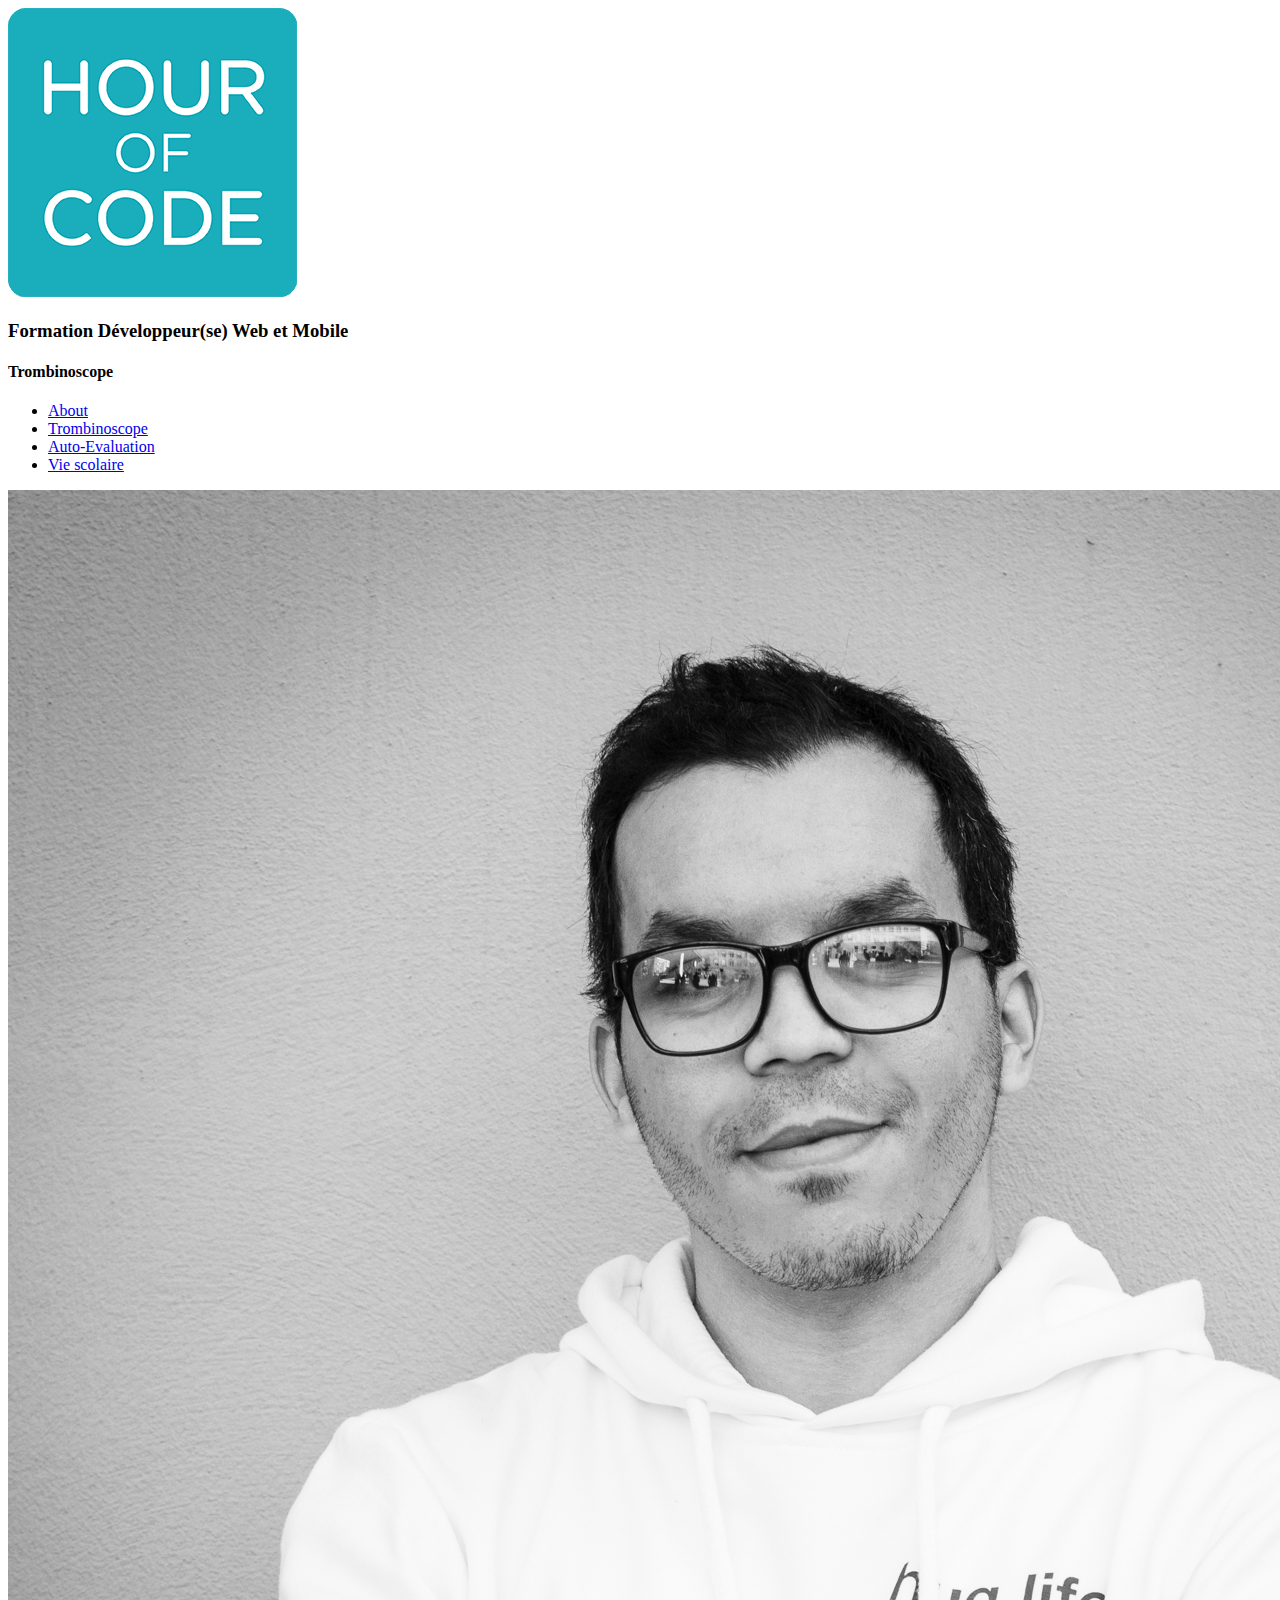
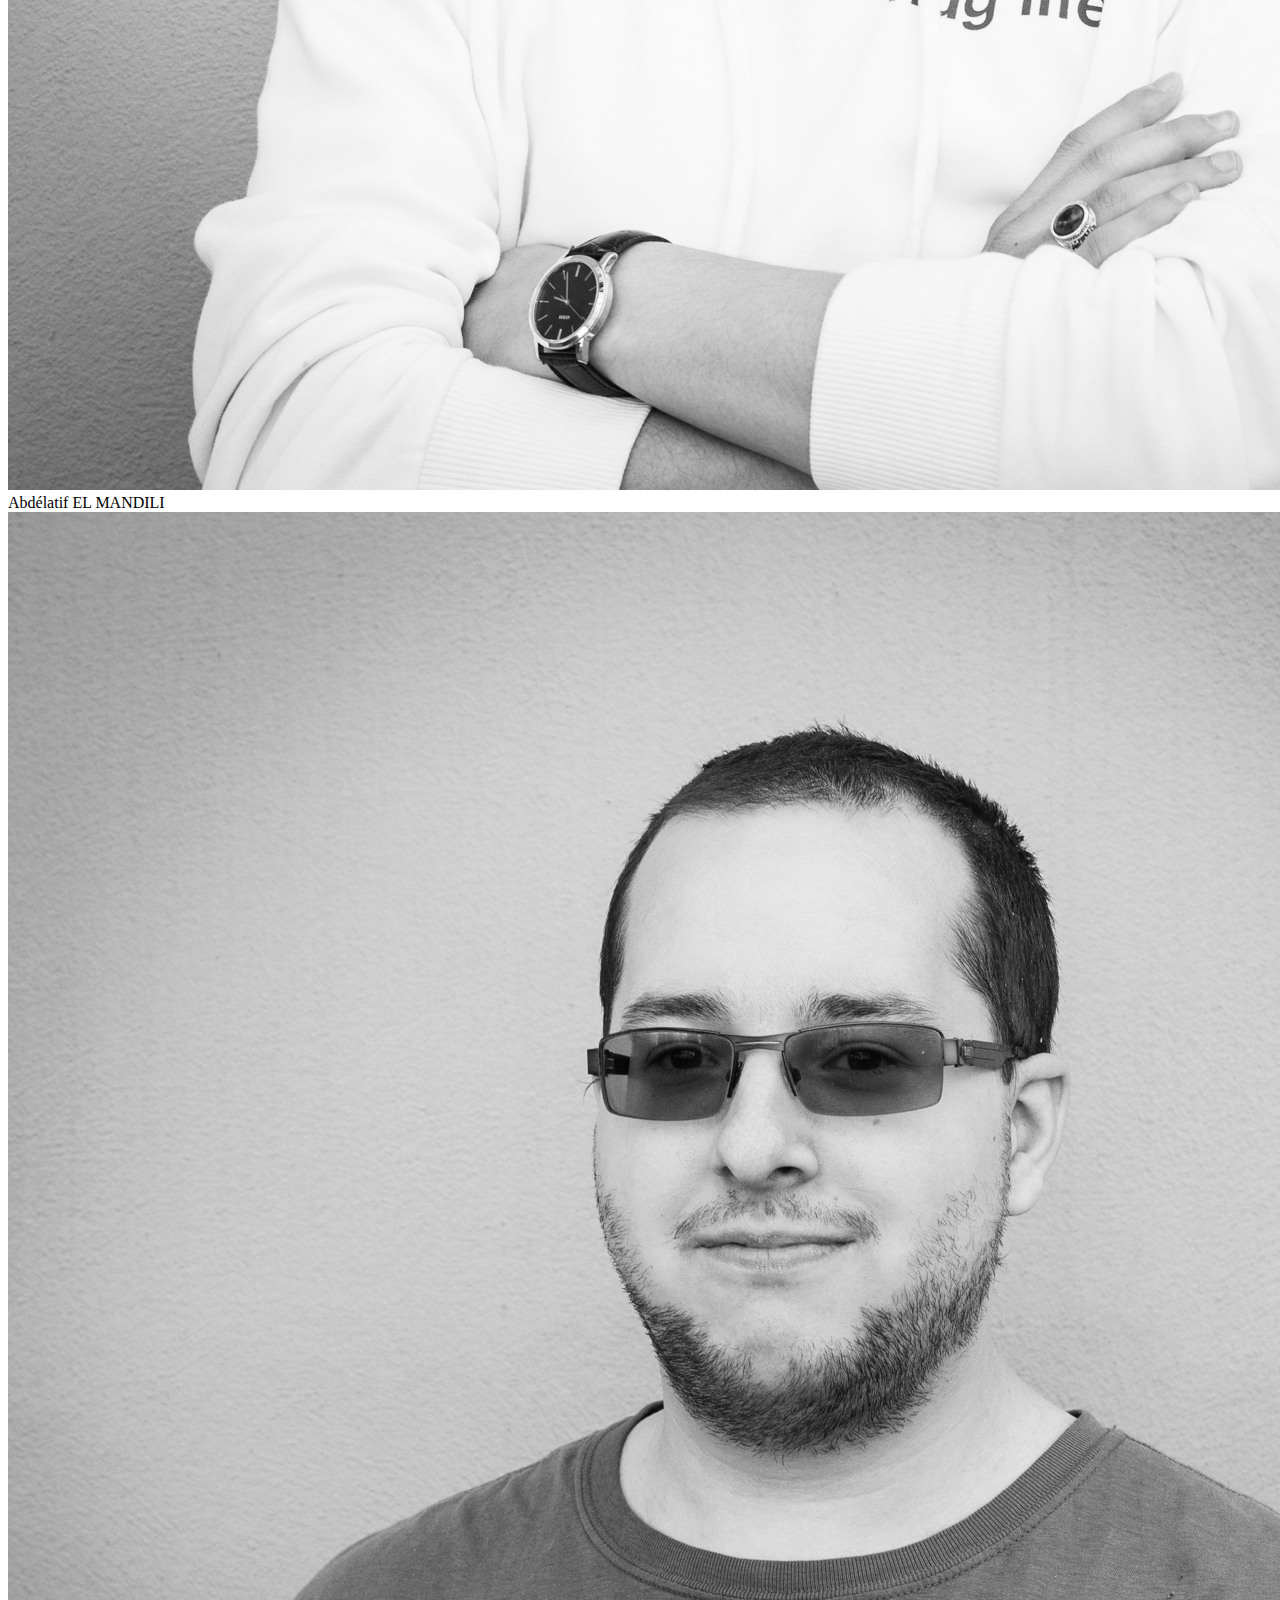
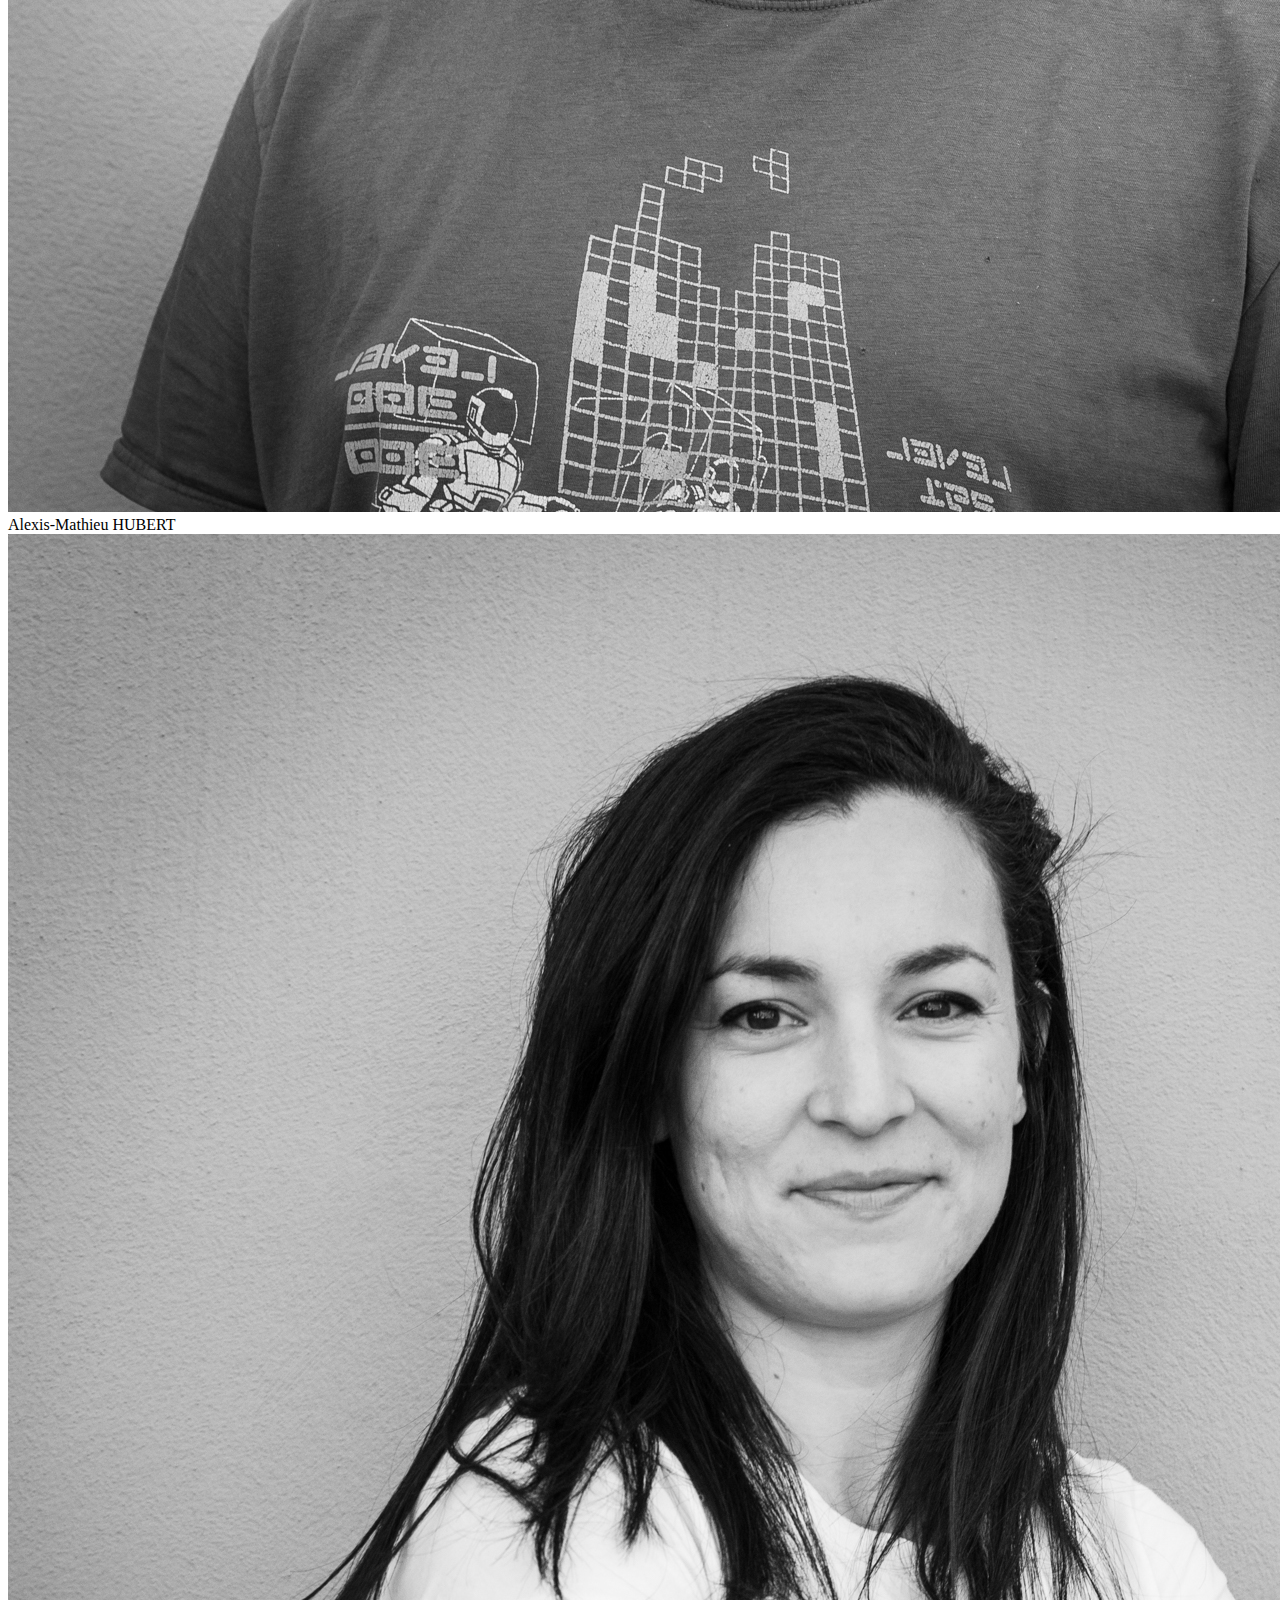
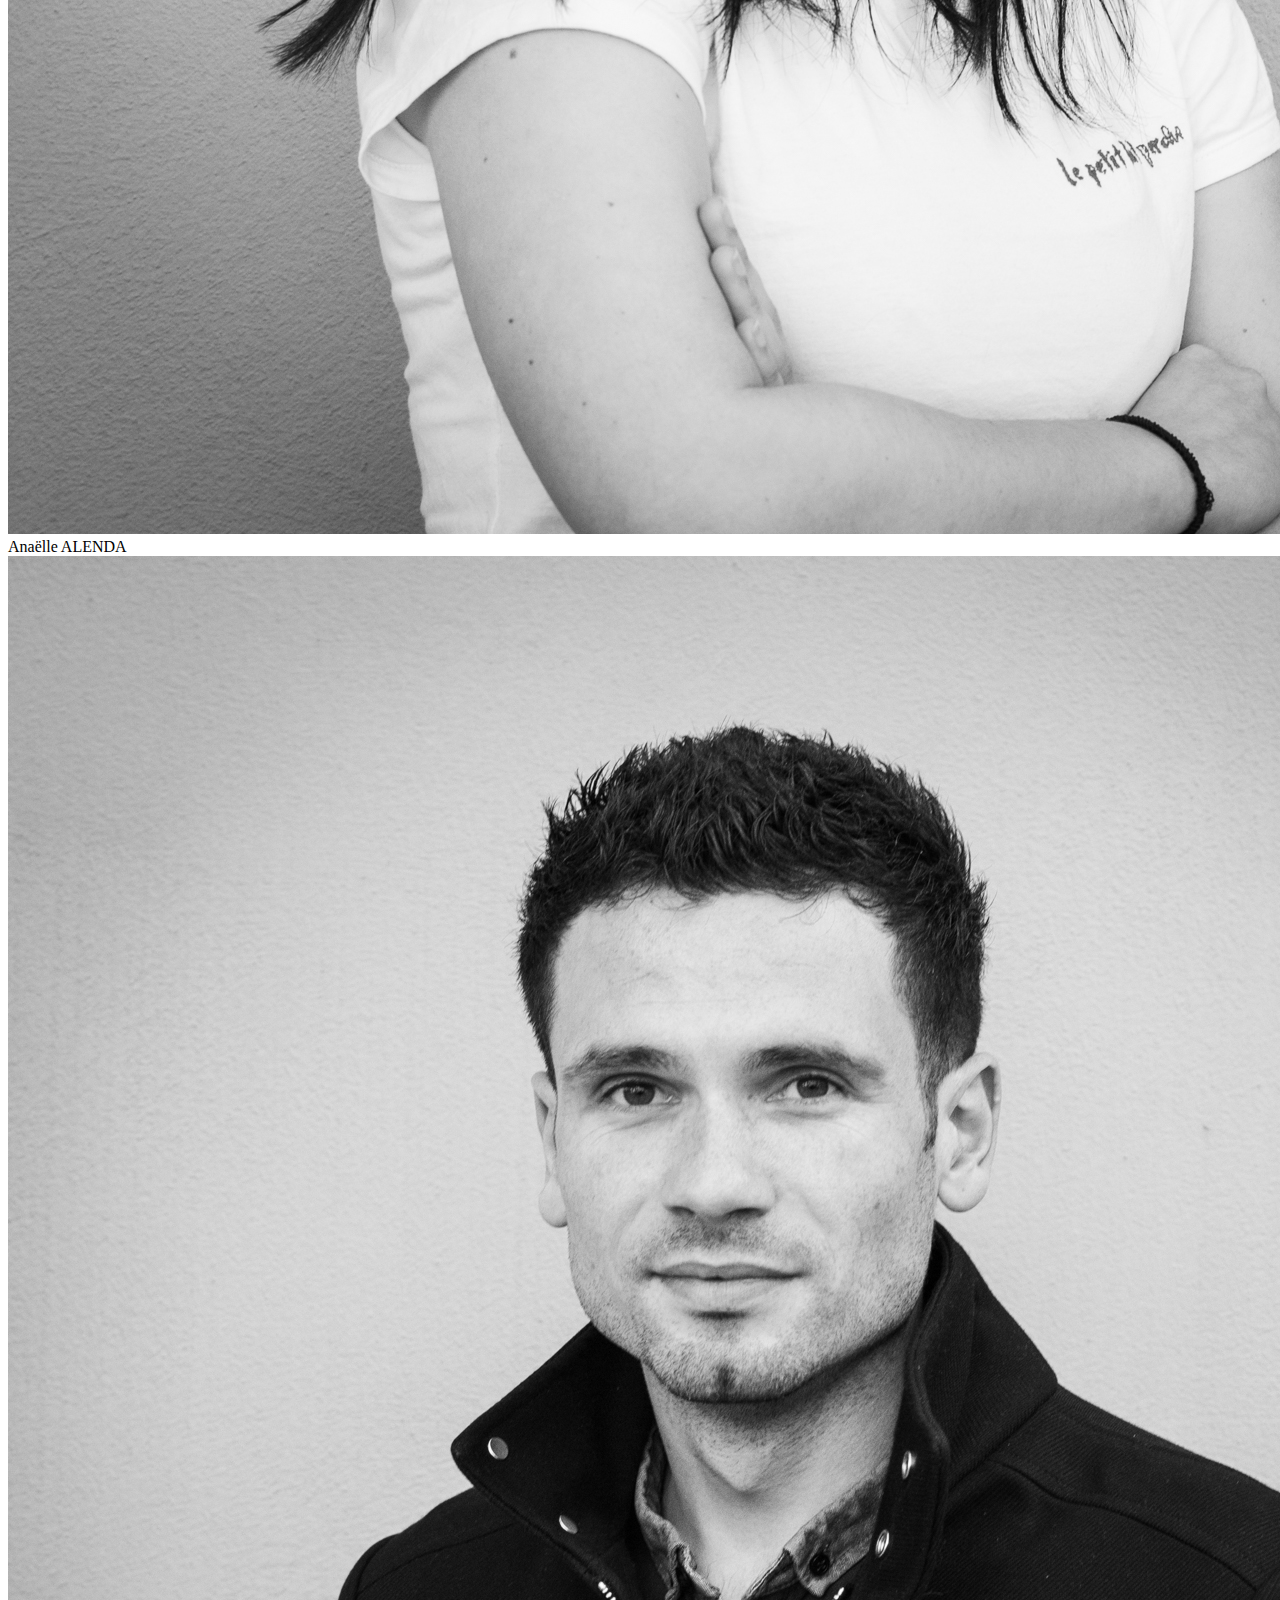
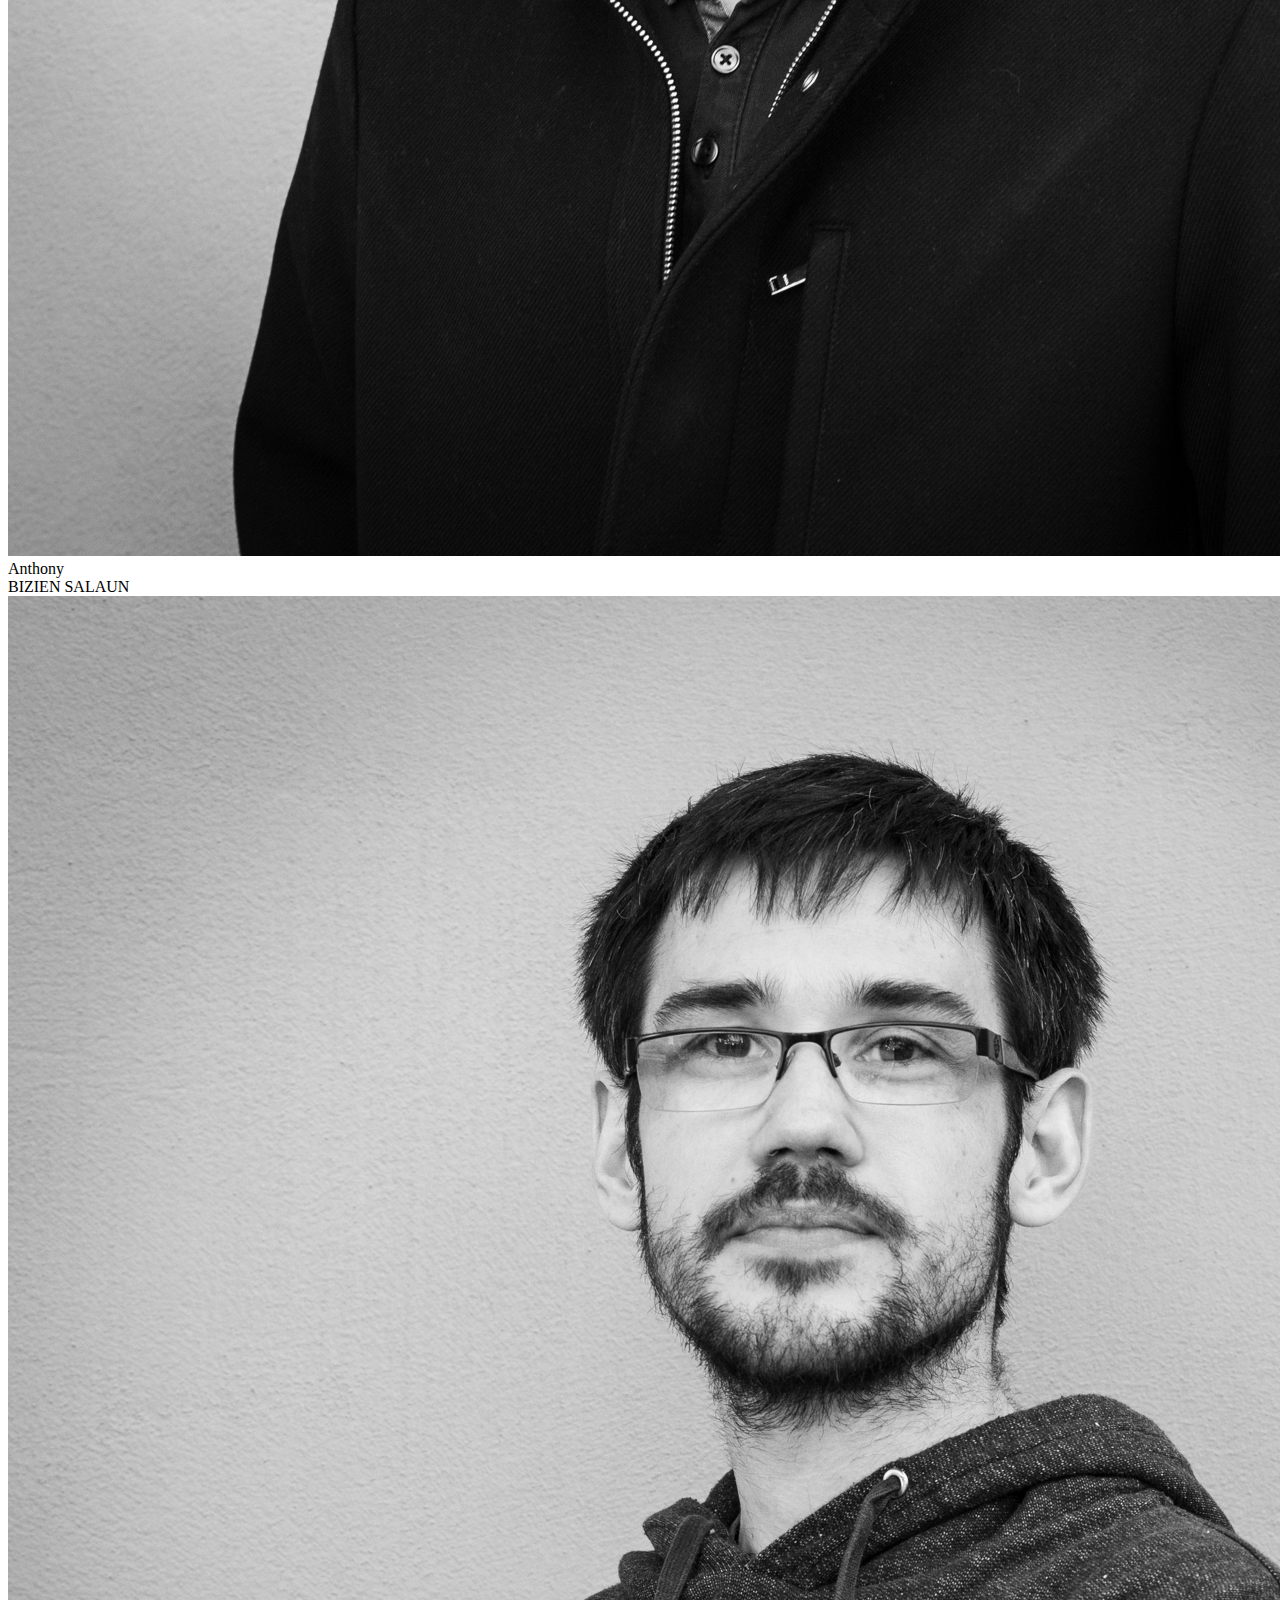
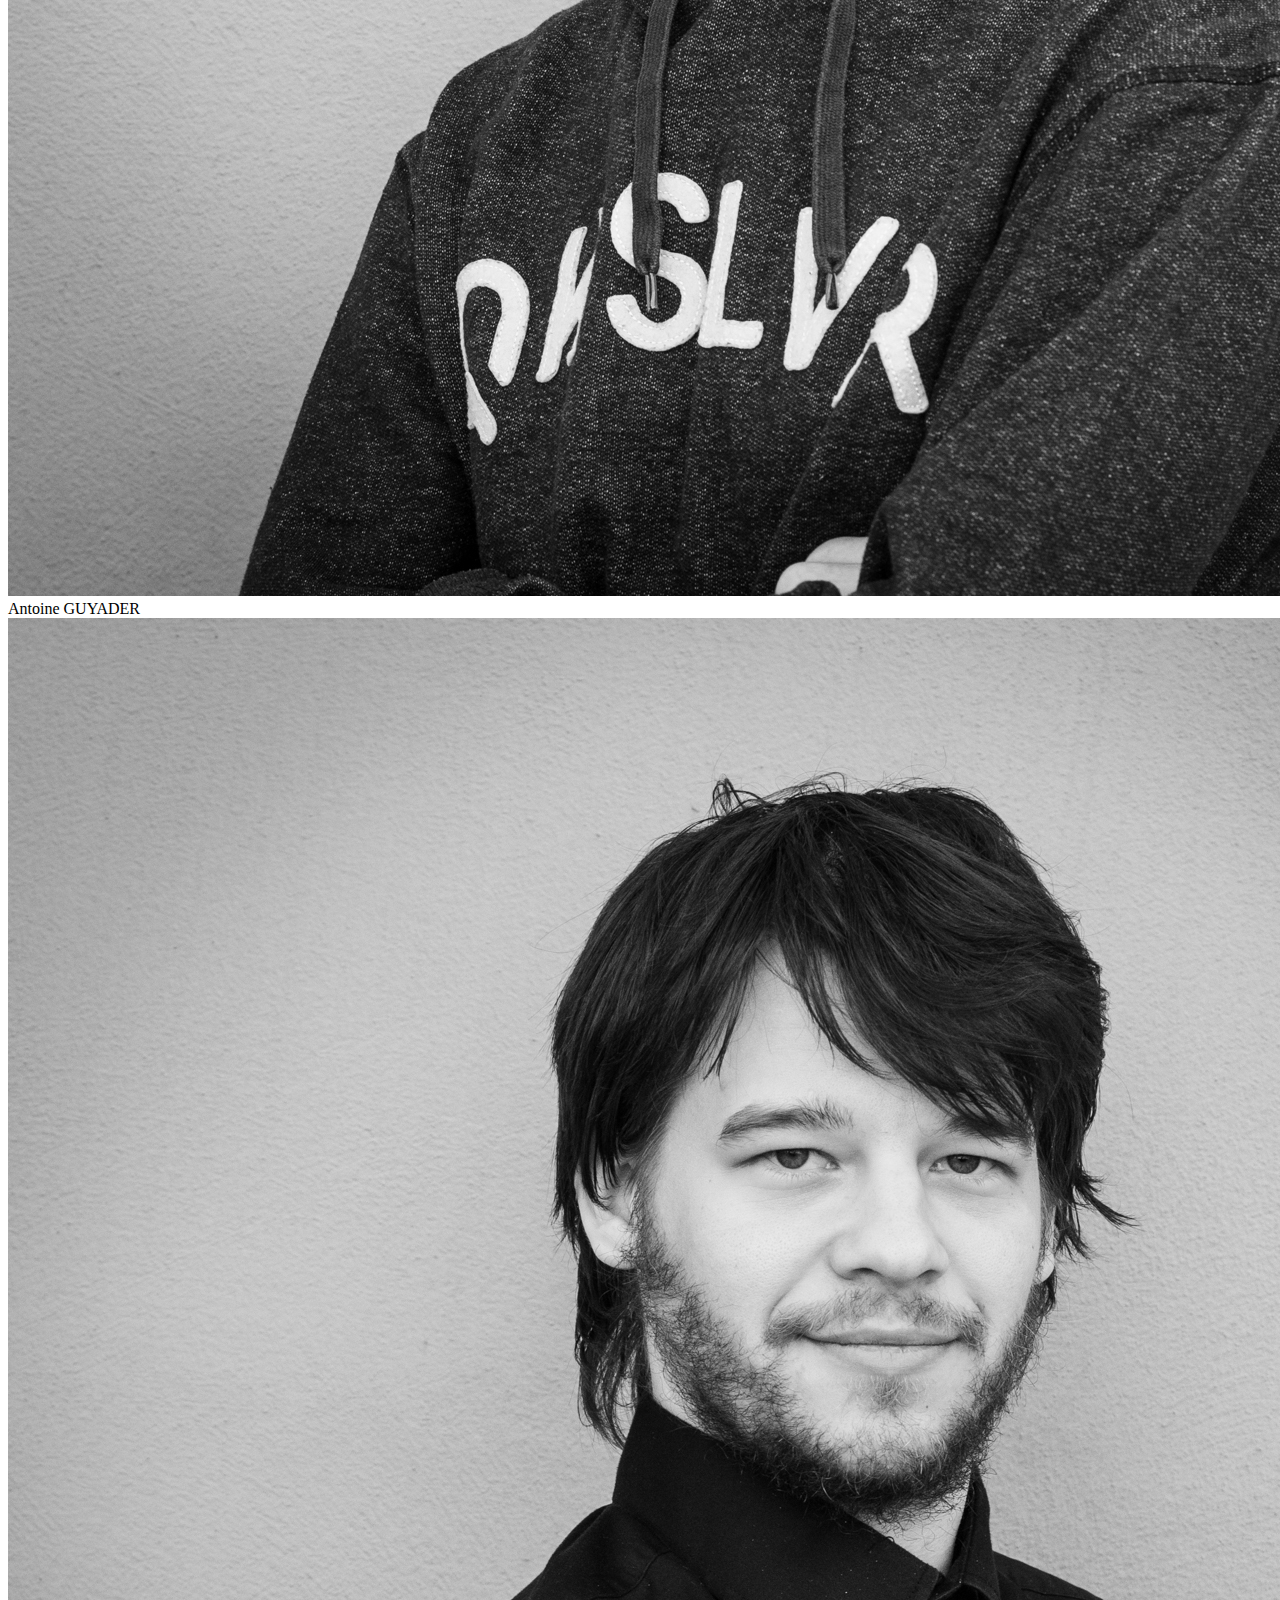
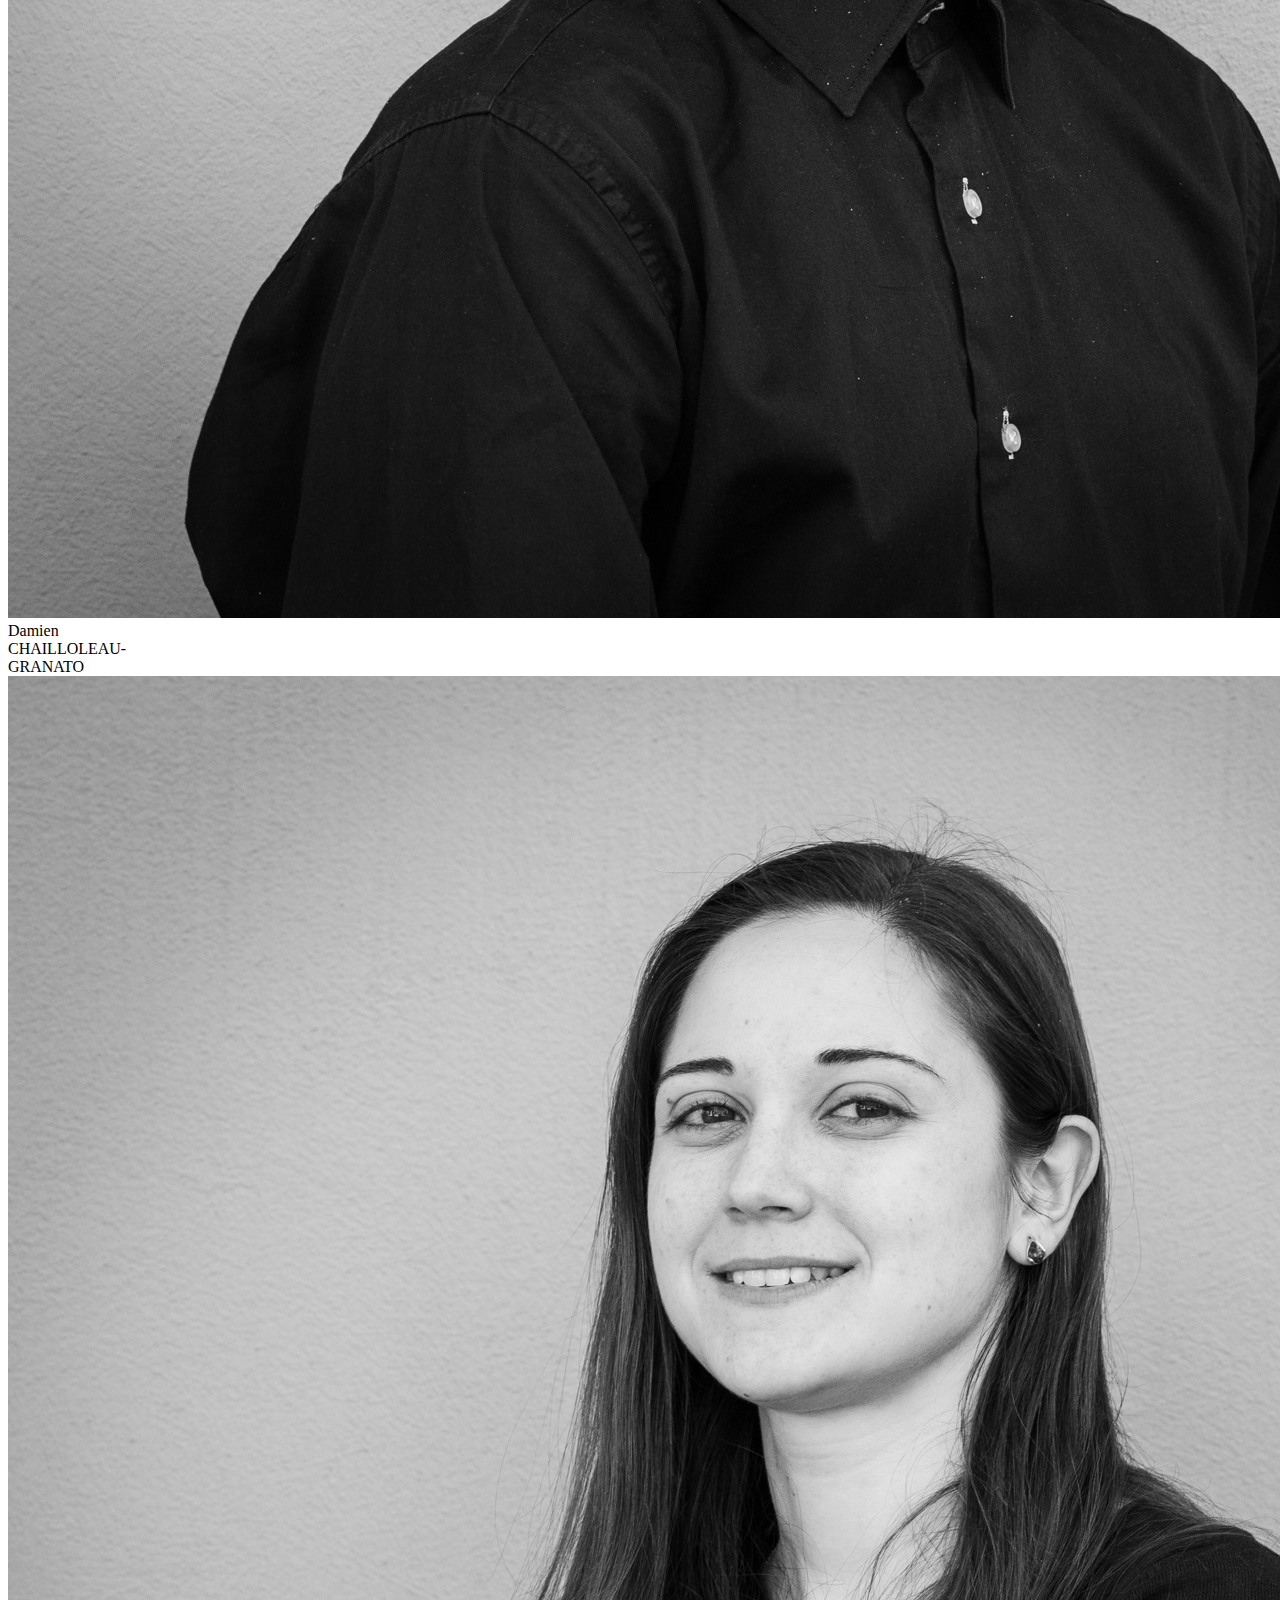
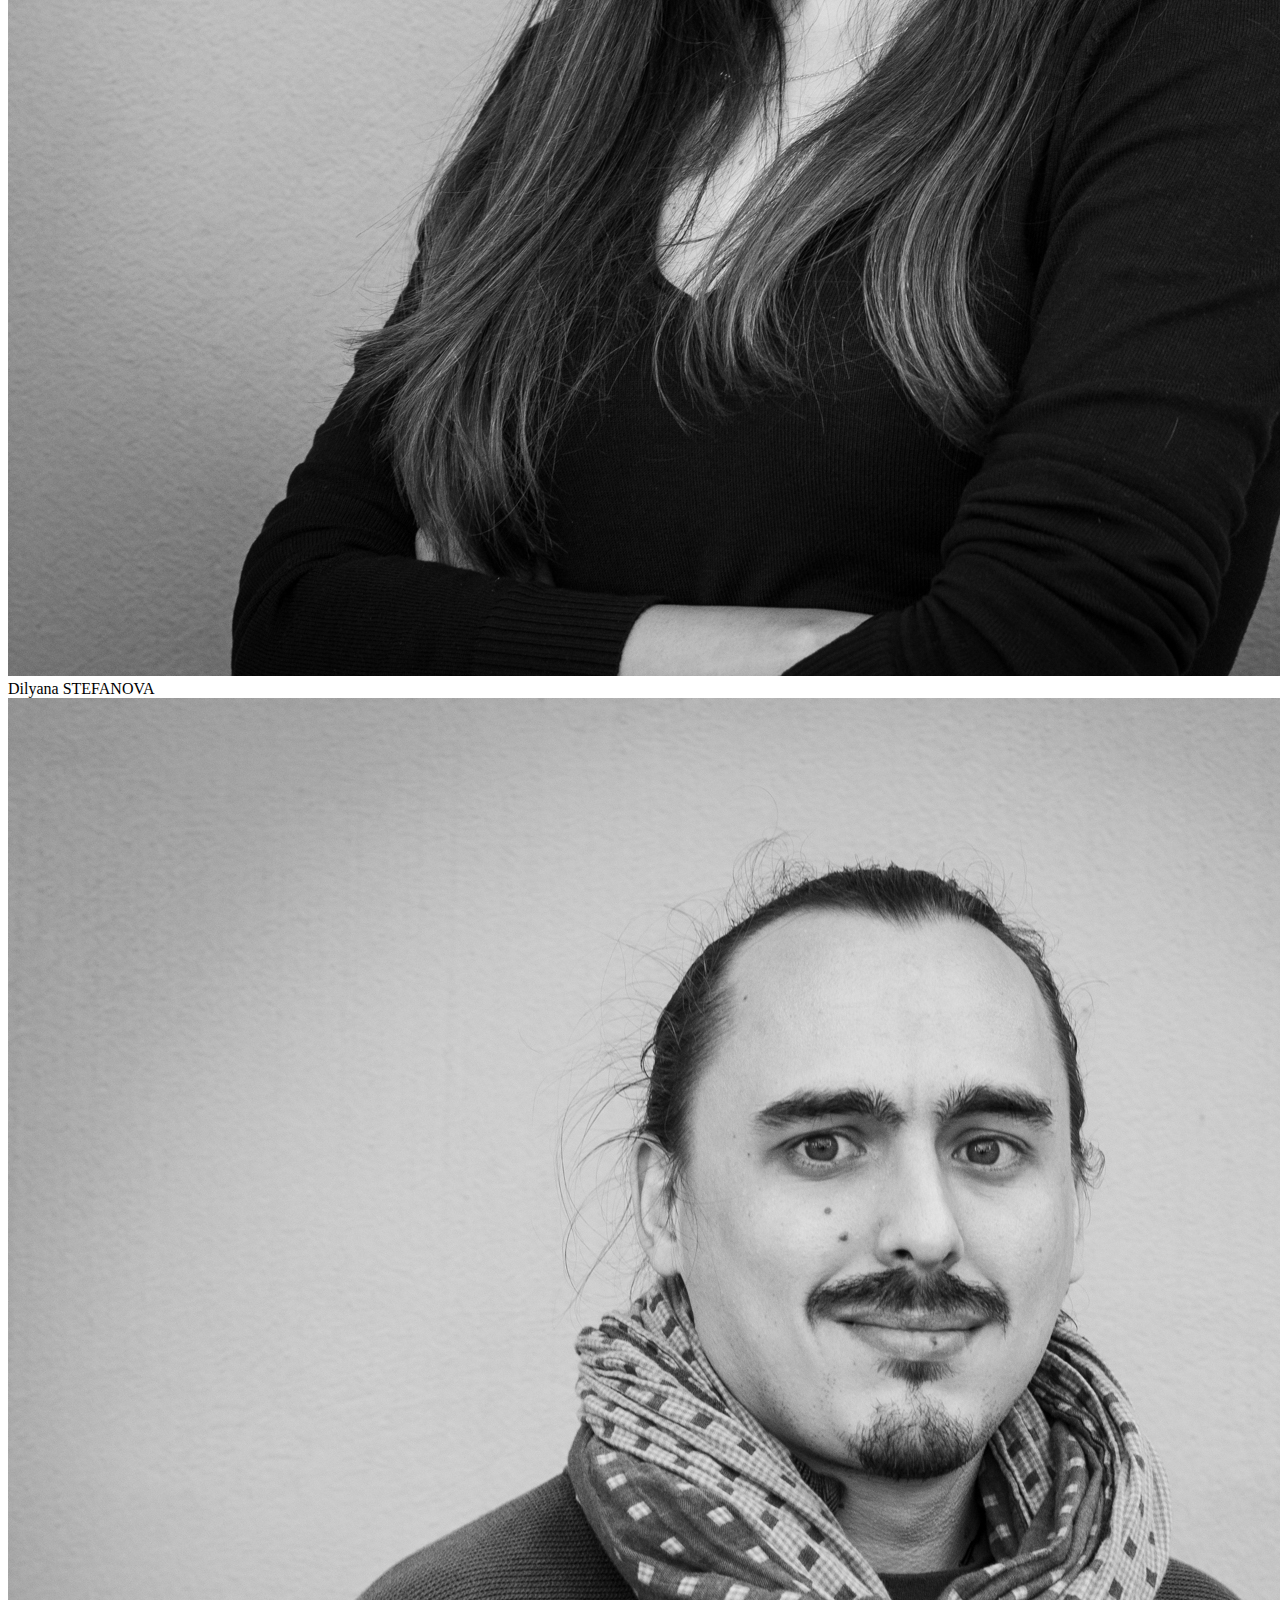
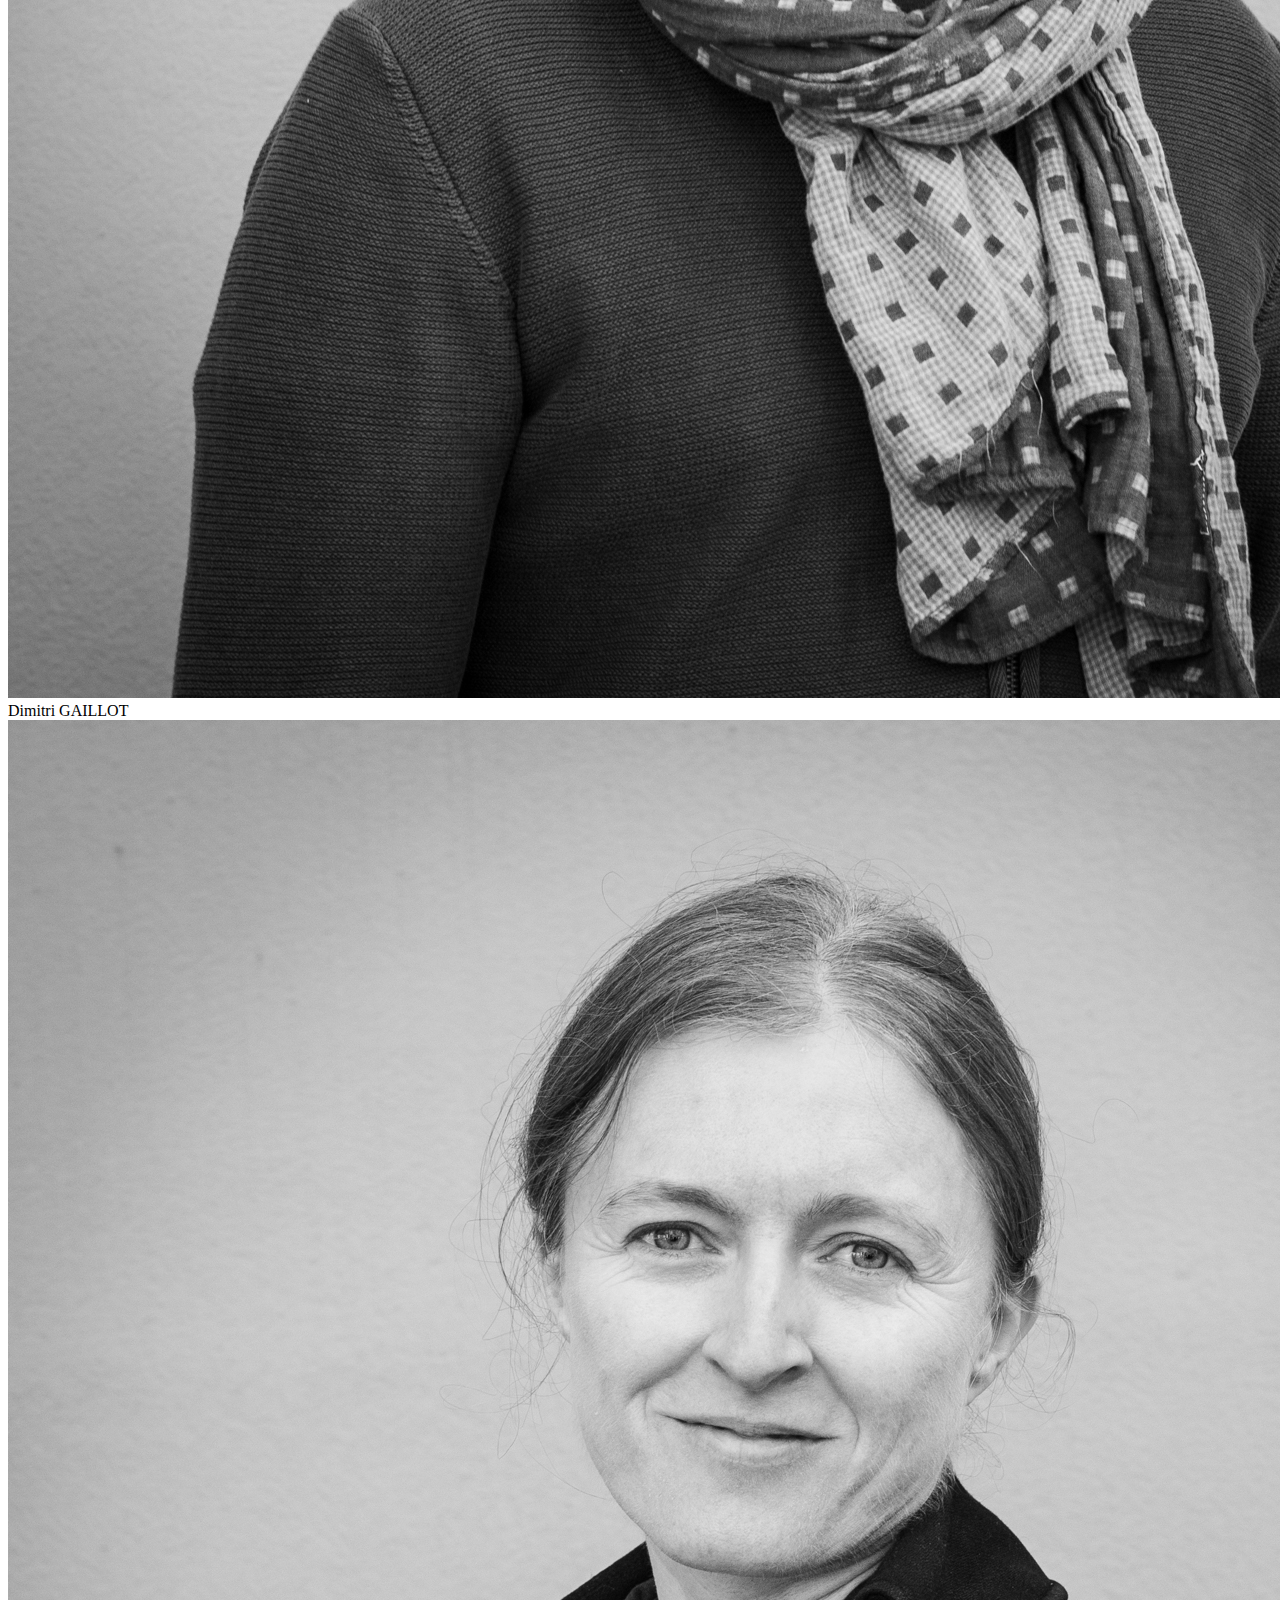
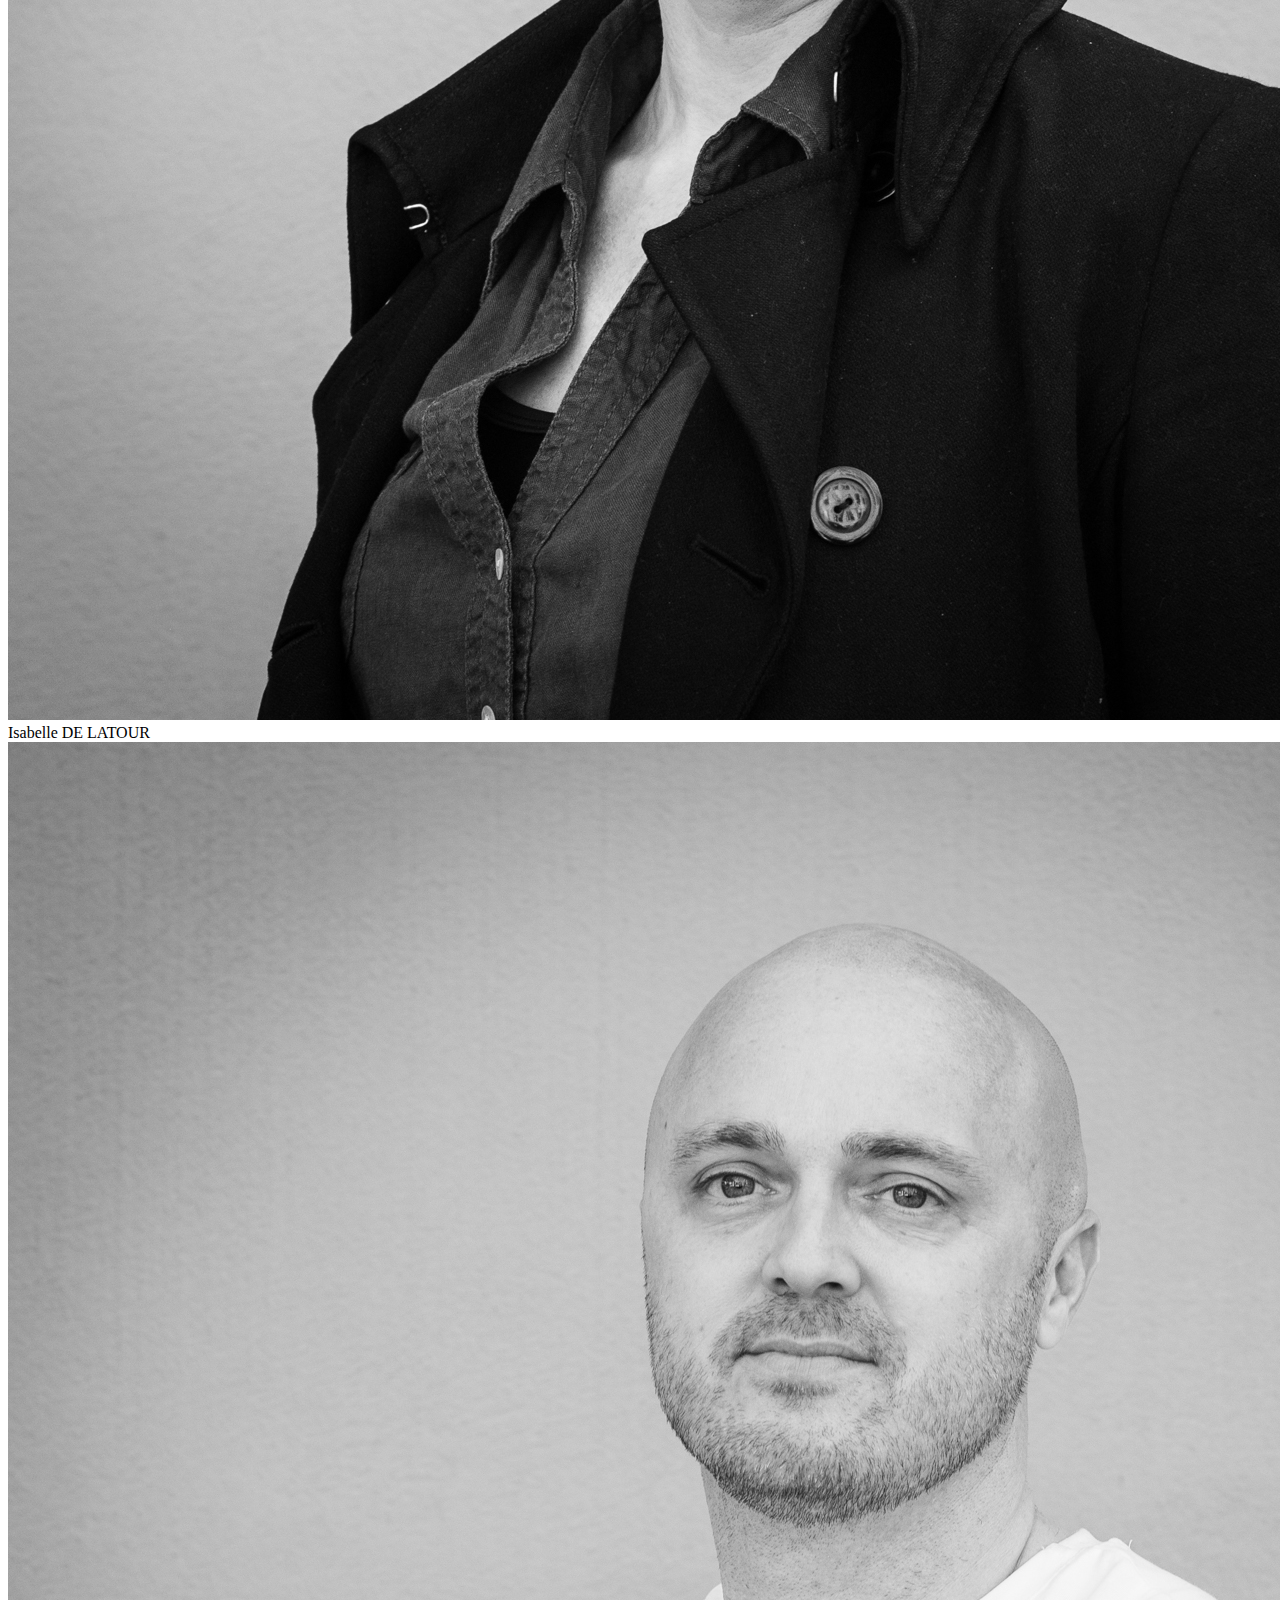
==== body.html @ dd9acbab "Added new Footer" ====
﻿<!doctype html>
<html>
<head>
    <meta charset="utf-8">
    <meta name="viewport" content="width=device-width, initial-scale=1">
    <title>Trombinoscope</title>
    <link rel="stylesheet" href="Resources/styles/styleFonts.css">
    <link rel="stylesheet" href="Resources/styles/styleMain.css">
    <link rel="stylesheet" href="Resources/styles/responsive.css">
</head>
<body>
    <!-- #region Header-->
    <section class="header">
        <header>
            <article class="banner">
                <img src="Resources/pic/logo/hour-of-code-logo.png" alt="logo en attendant un True logo" class="logo">
                <div id="titre">
                    <h3 id="titreHeader">Formation Développeur(se) Web et Mobile</h3>
                    <h4 id="titreOnglet">Trombinoscope</h4>
                </div>
            </article>
            <nav class=navbar>
                <ul>
                    <li><a class="about" href="#">About</a></li>
                    <li><a class="active" href="body.html">Trombinoscope</a></li>
                    <li><a href="trombinoscope_autoeval.html">Auto-Evaluation</a></li>
                    <li><a href="#">Vie scolaire</a></li>
                </ul>
            </nav>
        </header>
    </section>
    <!-- #endregion Header-->

    <!-- #region Trombinoscope -->
    <div class="main-content">
        <div id="background-blur">
            <div class="trombinoscope-container">
                <div class="avatar-container">
                    <img src="Resources/pic/square/MAD_4293-2.jpg" alt="" class="round-portrait">
                    <div class="overlay" onclick="openModal();currentSlide(1)">
                        <span class="img-text">Abdélatif EL MANDILI</span>
                    </div>
                </div>
                <div class="avatar-container">
                    <img src="Resources/pic/square/MAD_4324-2.jpg" alt="" class="round-portrait">
                    <div class="overlay" onclick="openModal();currentSlide(2)">
                        <span class="img-text">Alexis-Mathieu HUBERT</span>
                    </div>
                </div>
                <div class="avatar-container">
                    <img src="Resources/pic/square/MAD_4332-2.jpg" alt="" class="round-portrait">
                    <div class="overlay" onclick="openModal();currentSlide(3)">
                        <span class="img-text">Anaëlle ALENDA</span>
                    </div>
                </div>
                <div class="avatar-container">
                    <img src="Resources/pic/square/MAD_4296-2.jpg" alt="" class="round-portrait">
                    <div class="overlay" onclick="openModal();currentSlide(4)">
                        <span class="img-text">Anthony <br>BIZIEN SALAUN</span>
                    </div>
                </div>


                <div class="avatar-container">
                    <img src="Resources/pic/square/MAD_4288-2.jpg" alt="" class="round-portrait">
                    <div class="overlay" onclick="openModal();currentSlide(5)">
                        <span class="img-text">Antoine GUYADER</span>
                    </div>
                </div>
                <div class="avatar-container">
                    <img src="Resources/pic/square/MAD_4320-2.jpg" alt="" class="round-portrait">
                    <div class="overlay" onclick="openModal();currentSlide(6)">
                        <span class="img-text">Damien <br>CHAILLOLEAU- <br>GRANATO</span>
                    </div>
                </div>
                <div class="avatar-container">
                    <img src="Resources/pic/square/MAD_4345-2.jpg" alt="" class="round-portrait">
                    <div class="overlay" onclick="openModal();currentSlide(7)">
                        <span class="img-text">Dilyana STEFANOVA</span>
                    </div>
                </div>
                <div class="avatar-container">
                    <img src="Resources/pic/square/MAD_4310-2.jpg" alt="" class="round-portrait">
                    <div class="overlay" onclick="openModal();currentSlide(8)">
                        <span class="img-text">Dimitri GAILLOT</span>
                    </div>
                </div>


                <div class="avatar-container">
                    <img src="Resources/pic/square/MAD_4314-2.jpg" alt="" class="round-portrait">
                    <div class="overlay" onclick="openModal();currentSlide(9)">
                        <span class="img-text">Isabelle DE LATOUR</span>
                    </div>
                </div>
                <div class="avatar-container">
                    <img src="Resources/pic/square/MAD_4340-2.jpg" alt="" class="round-portrait">
                    <div class="overlay" onclick="openModal();currentSlide(10)">
                        <span class="img-text">James ROSS</span>
                    </div>
                </div>
                <div class="avatar-container">
                    <img src="Resources/pic/square/MAD_4284-2.jpg" alt="" class="round-portrait">
                    <div class="overlay" onclick="openModal();currentSlide(11)">
                        <span class="img-text">Jonathan BARI</span>
                    </div>
                </div>
                <div class="avatar-container">
                    <img src="Resources/pic/square/MAD_4300-2.jpg" alt="" class="round-portrait">
                    <div class="overlay" onclick="openModal();currentSlide(12)">
                        <span class="img-text">Magali MARTIN</span>
                    </div>
                </div>


                <div class="avatar-container">
                    <img src="Resources/pic/square/MAD_4291-2.jpg" alt="" class="round-portrait">
                    <div class="overlay" onclick="openModal();currentSlide(13)">
                        <span class="img-text">Mariana MORON</span>
                    </div>
                </div>
                <div class="avatar-container">
                    <img src="Resources/pic/square/MAD_4338-2.jpg" alt="" class="round-portrait">
                    <div class="overlay" onclick="openModal();currentSlide(14)">
                        <span class="img-text">Marie-Amandine <br>DELALONDRE</span>
                    </div>
                </div>
                <div class="avatar-container">
                    <img src="Resources/pic/square/MAD_4323-2.jpg" alt="" class="round-portrait">
                    <div class="overlay" onclick="openModal();currentSlide(15)">
                        <span class="img-text">Maxence WILMES</span>
                    </div>
                </div>
                <div class="avatar-container">
                    <img src="Resources/pic/square/MAD_4303-2.jpg" alt="" class="round-portrait">
                    <div class="overlay" onclick="openModal();currentSlide(16)">
                        <span class="img-text">Radhwa MARZOUK</span>
                    </div>
                </div>


                <div class="avatar-container">
                    <img src="Resources/pic/square/MAD_4305-2.jpg" alt="" class="round-portrait">
                    <div class="overlay" onclick="openModal();currentSlide(17)">
                        <span class="img-text">Sébastien BOULANGER</span>
                    </div>
                </div>
                <div class="avatar-container">
                    <img src="Resources/pic/square/MAD_4298-2.jpg" alt="" class="round-portrait">
                    <div class="overlay" onclick="openModal();currentSlide(18)">
                        <span class="img-text">Sophie RAVEU</span>
                    </div>
                </div>
                <div class="avatar-container">
                    <img src="Resources/pic/square/MAD_4309-2.jpg" alt="" class="round-portrait">
                    <div class="overlay" onclick="openModal();currentSlide(19)">
                        <span class="img-text">Tim K. ROBB</span>
                    </div>
                </div>
                <div class="avatar-container">
                    <img src="Resources/pic/square/MAD_4344-2.jpg" alt="" class="round-portrait">
                    <div class="overlay" onclick="openModal();currentSlide(20)">
                        <span class="img-text">Younes TEMAR</span>
                    </div>
                </div>
            </div>
        </div>
        <div id="myModal" class="modal">
            <span class="close cursor" onclick="closeModal()">&times;</span>
            <div class="modal-content-top">

                <div class="mySlides">
                    <div class="numbertext">1 / 20</div>
                    <img src="Resources/pic/square/MAD_4293.jpg">
                    <div class="information">
                        <h1>Abdélatif EL MANDILI</h1>
                        <h4 class="quote">"C'est la mer noir."</h4>
                    </div>
                </div>

                <div class="mySlides">
                    <div class="numbertext">2 / 20</div>
                    <img src="Resources/pic/square/MAD_4324.jpg">
                    <div class="information">
                        <h1>Alexis-Mathieu HUBERT</h1>
                        <h4 class="quote">"We are what we repeatedly do. Excellence, then, is not an act, but a habit"
                        </h4>
                    </div>
                </div>

                <div class="mySlides">
                    <div class="numbertext">3 / 20</div>
                    <img src="Resources/pic/square/MAD_4332.jpg">
                    <div class="information">
                        <h1>Anaëlle ALENDA</h1>
                        <h4 class="quote">"La vie c'est comme une boîte de chocolats, on ne sait jamais sur quoi on va
                            tomber."</h4>
                    </div>
                </div>

                <div class="mySlides">
                    <div class="numbertext">4 / 20</div>
                    <img src="Resources/pic/square/MAD_4296.jpg">
                    <div class="information">
                        <h1>Anthony BIZIEN SALAUN</h1>
                        <h4 class="quote"> "Never have more children than you have car windows."</h4>
                    </div>
                </div>

                <div class="mySlides">
                    <div class="numbertext">5 / 20</div>
                    <img src="Resources/pic/square/MAD_4288.jpg">
                    <div class="information">
                        <h1>Antoine GUYADER</h1>
                        <h4 class="quote"></h4>
                    </div>
                </div>

                <div class="mySlides">
                    <div class="numbertext">6 / 20</div>
                    <img src="Resources/pic/square/MAD_4320.jpg">
                    <div class="information">
                        <h1>Damien CHAILLOLEAU-GRANATO</h1>
                        <h4 class="quote">"À vaincre sans péril, on triomphe sans gloire"</h4>
                    </div>
                </div>

                <div class="mySlides">
                    <div class="numbertext">7 / 20</div>
                    <img src="Resources/pic/square/MAD_4345.jpg">
                    <div class="information">
                        <h1>Dilyana STEFANOVA</h1>
                        <h4 class="quote">"Carpe Diem."</h4>
                    </div>
                </div>

                <div class="mySlides">
                    <div class="numbertext">8 / 20</div>
                    <img src="Resources/pic/square/MAD_4310.jpg">
                    <div class="information">
                        <h1>Dimitri GAILLOT</h1>
                        <h4 class="quote">"Après réflexion, je n'aurais pas dû installer ubuntu sur la trottinette"</h4>
                    </div>
                </div>
                <div class="mySlides">
                    <div class="numbertext">9 / 20</div>
                    <img src="Resources/pic/square/MAD_4314.jpg">
                    <div class="information">
                        <h1>Isabelle DE LATOUR</h1>
                        <h4 class="quote"></h4>
                    </div>
                </div>

                <div class="mySlides">
                    <div class="numbertext">10 / 20</div>
                    <img src="Resources/pic/square/MAD_4340.jpg">
                    <div class="information">
                        <h1>James ROSS</h1>
                        <h4 class="quote">"I only popped out for a pint!"</h4>
                    </div>
                </div>

                <div class="mySlides">
                    <div class="numbertext">11 / 20</div>
                    <img src="Resources/pic/square/MAD_4284.jpg">
                    <div class="information">
                        <h1>Jonathan BARI</h1>
                        <h4 class="quote">"C'est la moutarde de trop qui fait déborder le nez"</h4>
                    </div>
                </div>

                <div class="mySlides">
                    <div class="numbertext">12 / 20</div>
                    <img src="Resources/pic/square/MAD_4300.jpg">
                    <div class="information">
                        <h1>Magali MARTIN</h1>
                        <h4 class="quote">"En route pour l'aventure."</h4>
                    </div>
                </div>
                <div class="mySlides">
                    <div class="numbertext">13 / 20</div>
                    <img src="Resources/pic/square/MAD_4291.jpg">
                    <div class="information">
                        <h1>Mariana MORON</h1>
                        <h4 class="quote">"- What do we say to bugs?<br>- Not today."</h4>
                    </div>
                </div>

                <div class="mySlides">
                    <div class="numbertext">14 / 20</div>
                    <img src="Resources/pic/square/MAD_4338.jpg">
                    <div class="information">
                        <h1>Marie-Amandine DELALONDRE</h1>
                        <h4 class="quote">"Mieux vaut avoir la folie des grandeurs que le goût de la médiocrité"</h4>
                    </div>
                </div>

                <div class="mySlides">
                    <div class="numbertext">15 / 20</div>
                    <img src="Resources/pic/square/MAD_4323.jpg">
                    <div class="information">
                        <h1>Maxence WILMES</h1>
                        <h4 class="quote">"All your base are belong to us!"</h4>
                    </div>
                </div>

                <div class="mySlides">
                    <div class="numbertext">16 / 20</div>
                    <img src="Resources/pic/square/MAD_4303.jpg">
                    <div class="information">
                        <h1>Radhwa MARZOUK</h1>
                        <h4 class="quote"></h4>
                    </div>
                </div>
                <div class="mySlides">
                    <div class="numbertext">17 / 20</div>
                    <img src="Resources/pic/square/MAD_4305.jpg">
                    <div class="information">
                        <h1>Sébastien BOULANGER</h1>
                        <h4 class="quote">"La SNCF c'est de la merde !"</h4>
                    </div>
                </div>

                <div class="mySlides">
                    <div class="numbertext">18 / 20</div>
                    <img src="Resources/pic/square/MAD_4298.jpg">
                    <div class="information">
                        <h1>Sophie RAVEU</h1>
                        <h4 class="quote">"Vers l'infini et l'au dela"</h4>
                    </div>
                </div>

                <div class="mySlides">
                    <div class="numbertext">19 / 20</div>
                    <img src="Resources/pic/square/MAD_4309.jpg">
                    <div class="information">
                        <h1>Tim K. ROBB</h1>
                        <h4 class="quote">"Beam me up Scotty, there's no intelligent life down here."</h4>
                    </div>
                </div>

                <div class="mySlides">
                    <div class="numbertext">20 / 20</div>
                    <img src="Resources/pic/square/MAD_4344.jpg">
                    <div class="information">
                        <h1>Younes TEMAR</h1>
                        <h4 class="quote">"Lorsque l'on se cogne la tête contre un pot et que cela sonne creux, ça n'est
                            pas forcément le pot qui est vide."</h4>
                    </div>
                </div>

                <a class="prev" onclick="plusSlides(-1)">&#10094;</a>
                <a class="next" onclick="plusSlides(1)">&#10095;</a>
            </div>
        </div>
    </div>
    <!-- #endregion Trombinoscope -->

    <!-- #region footer -->

    <footer class="container-footer">
        <a target="_blank" href="https://www.ics-formation.fr/">
            <img src="Resources/pic/logo/logo-ics.png" alt="logo">
        </a>

        <div class="address">
            <h5>Adresse :</h5>
            <a target="_blank"
                href="https://www.google.com/maps/place/63+Avenue+Simone+Veil,+06200+Nice/@43.6833959,7.2003309,17z/data=!3m1!4b1!4m5!3m4!1s0x12cdd1a187edb0a9:0x8f50f4c68a7cbe25!8m2!3d43.6833959!4d7.2025196">
                <p>63 avenue Simone Veil <br>
                    06200 NICE</p>
            </a>
        </div>

        <div class="vertical-line"></div>

        <div class="phone">
            <h5>Téléphone :</h5>
            <p>04 93 13 74 51</p>
        </div>

        <div class="vertical-line"></div>

        <div class="mail">
            <h5>Mail :</h5>
            <a target="_blank" href="https://www.ics-formation.fr/contact/">
                <p>icsformations@cote-azur.cci.fr</p>
            </a>
        </div>
    </footer>
    <div class="copyright">
        <span>&copy;Copyright 2019 | ICS Formation |</span>
    </div>
    <!-- #endregion footer -->

    <script>
        function openModal() {
            document.getElementById('myModal').style.display = "block";
            document.getElementById('background-blur').style.filter = "blur(10px)";
        }

        function closeModal() {
            document.getElementById('myModal').style.display = "none";
            document.getElementById('background-blur').style.filter = "none";
        }

        var slideIndex = 1;
        showSlides(slideIndex);

        function plusSlides(n) {
            showSlides(slideIndex += n);
        }

        function currentSlide(n) {
            showSlides(slideIndex = n);
        }

        function showSlides(n) {
            var i;
            var slides = document.getElementsByClassName("mySlides");
            var dots = document.getElementsByClassName("demo");
            var captionText = document.getElementById("caption");
            if (n > slides.length) { slideIndex = 1 }
            if (n < 1) { slideIndex = slides.length }
            for (i = 0; i < slides.length; i++) {
                slides[i].style.display = "none";
            }
            for (i = 0; i < dots.length; i++) {
                dots[i].className = dots[i].className.replace(" active", "");
            }
            slides[slideIndex - 1].style.display = "block";
            // dots[slideIndex-1].className += " active";
            // captionText.innerHTML = dots[slideIndex-1].alt;
        }
    </script>
</body>
</html>
---- Resources/styles/styleFonts.css ----
@import "../fonts/Quicksand/stylesheet.css";
@import "../fonts/great_vibes/stylesheet.css";
@import "../fonts/Roboto/stylesheet.css";
---- Resources/styles/responsive.css ----
@media only screen 
and (min-device-width : 767px) 
and (max-device-width : 1024px)  
{
	section
	{
		padding: 0;
	}	

	.main-content
	{
		width: 100%;
		display: flex;
		flex-wrap: wrap;
	}

	.line
	{
		display: flex;
	}

	.modal
	{
		padding-top: 150px;
	}

	.close
	{
		right: 65px;
		top: 40px;
	}	
}

@media only screen 
and (min-device-width : 600px) 
and (max-device-width : 768px) 
{
	.main-content
	{
		width: 420px;
	}

	#titre
	{
		right: 0px;
	}

	.close
	{
		top: 80px;
	}	
}
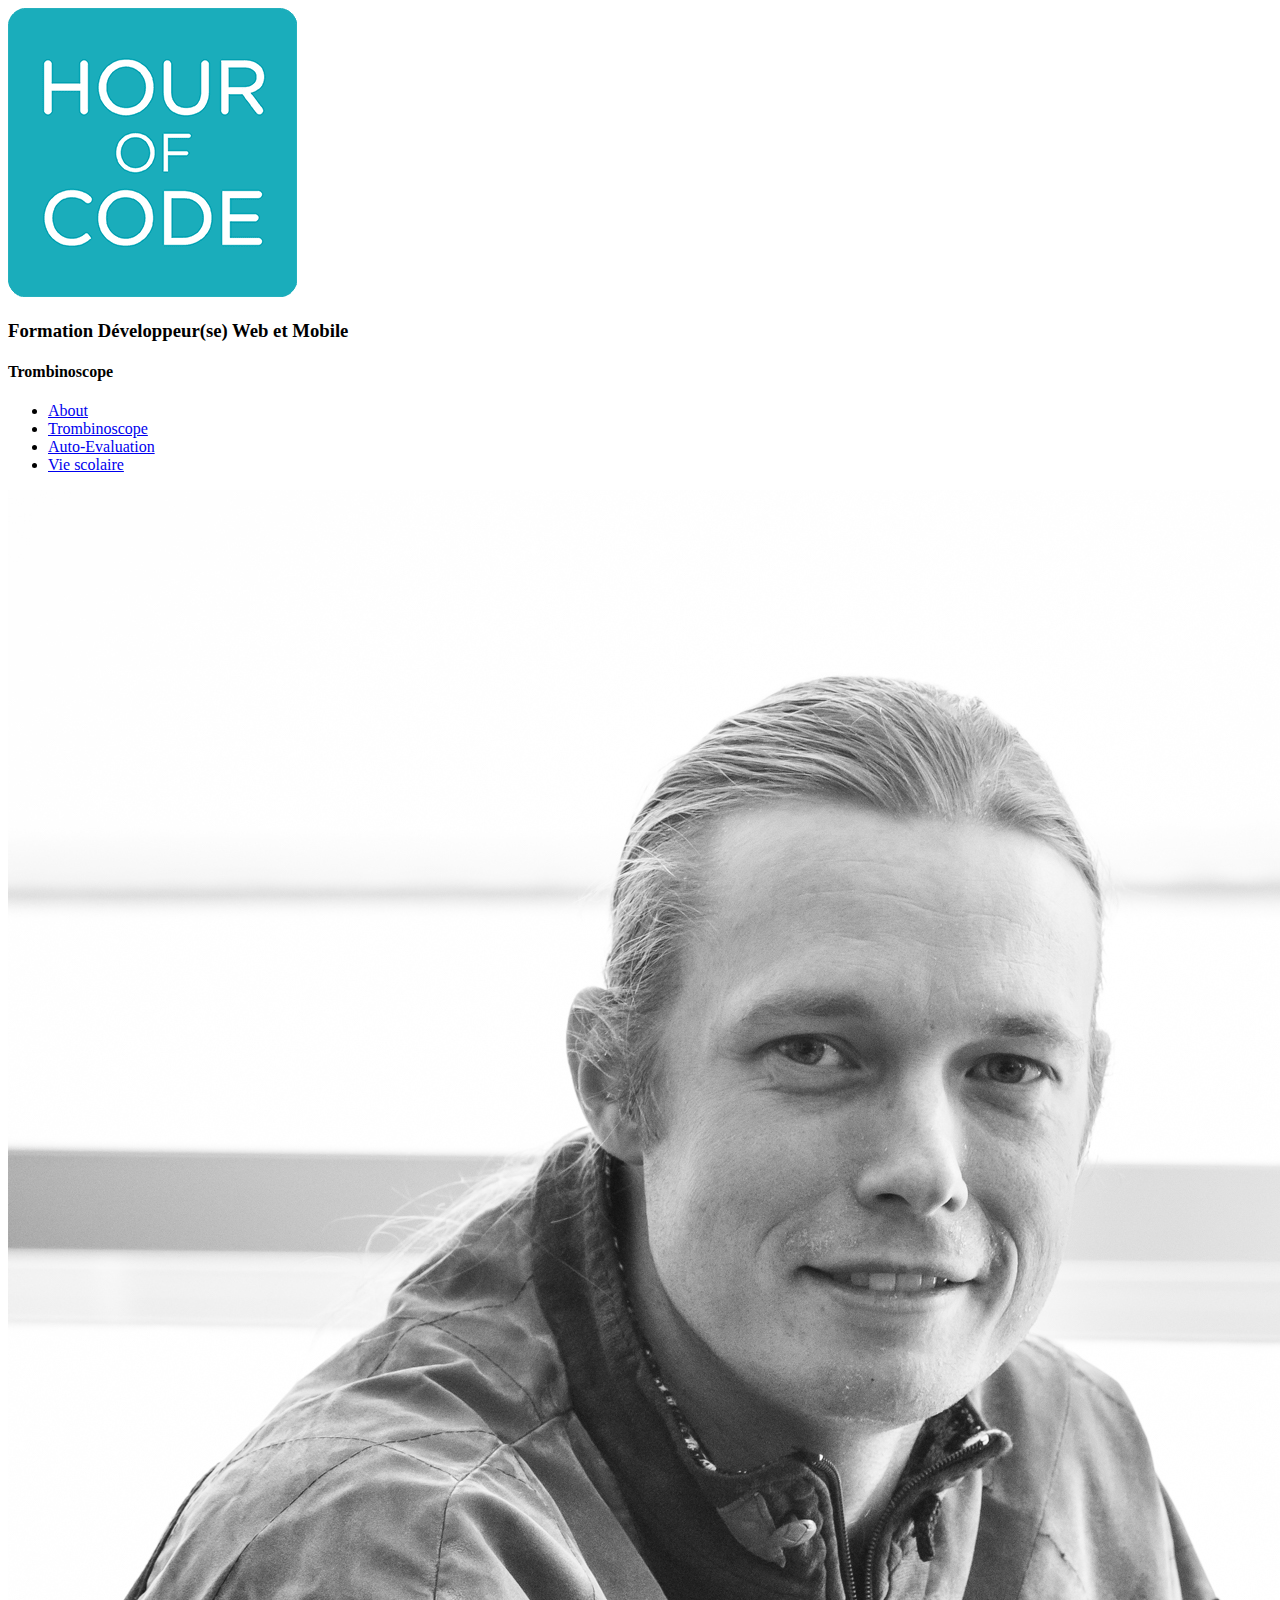
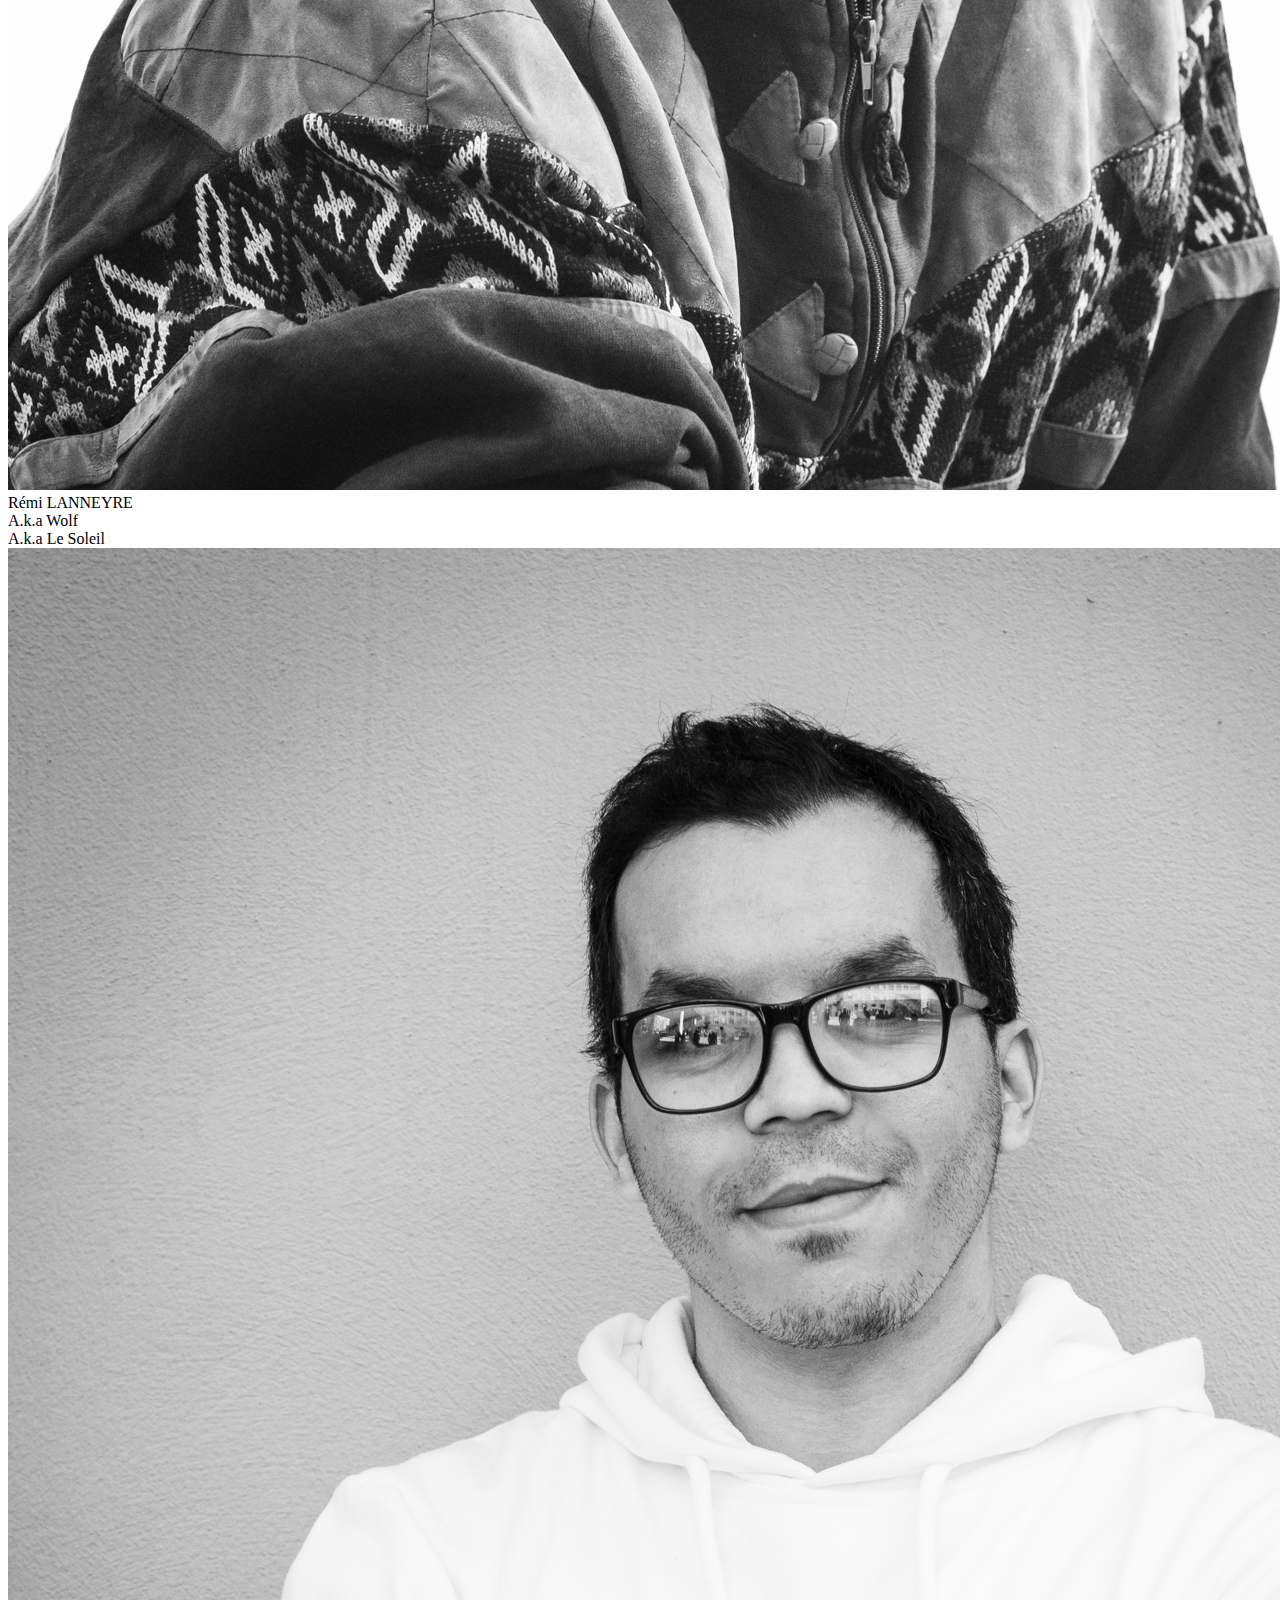
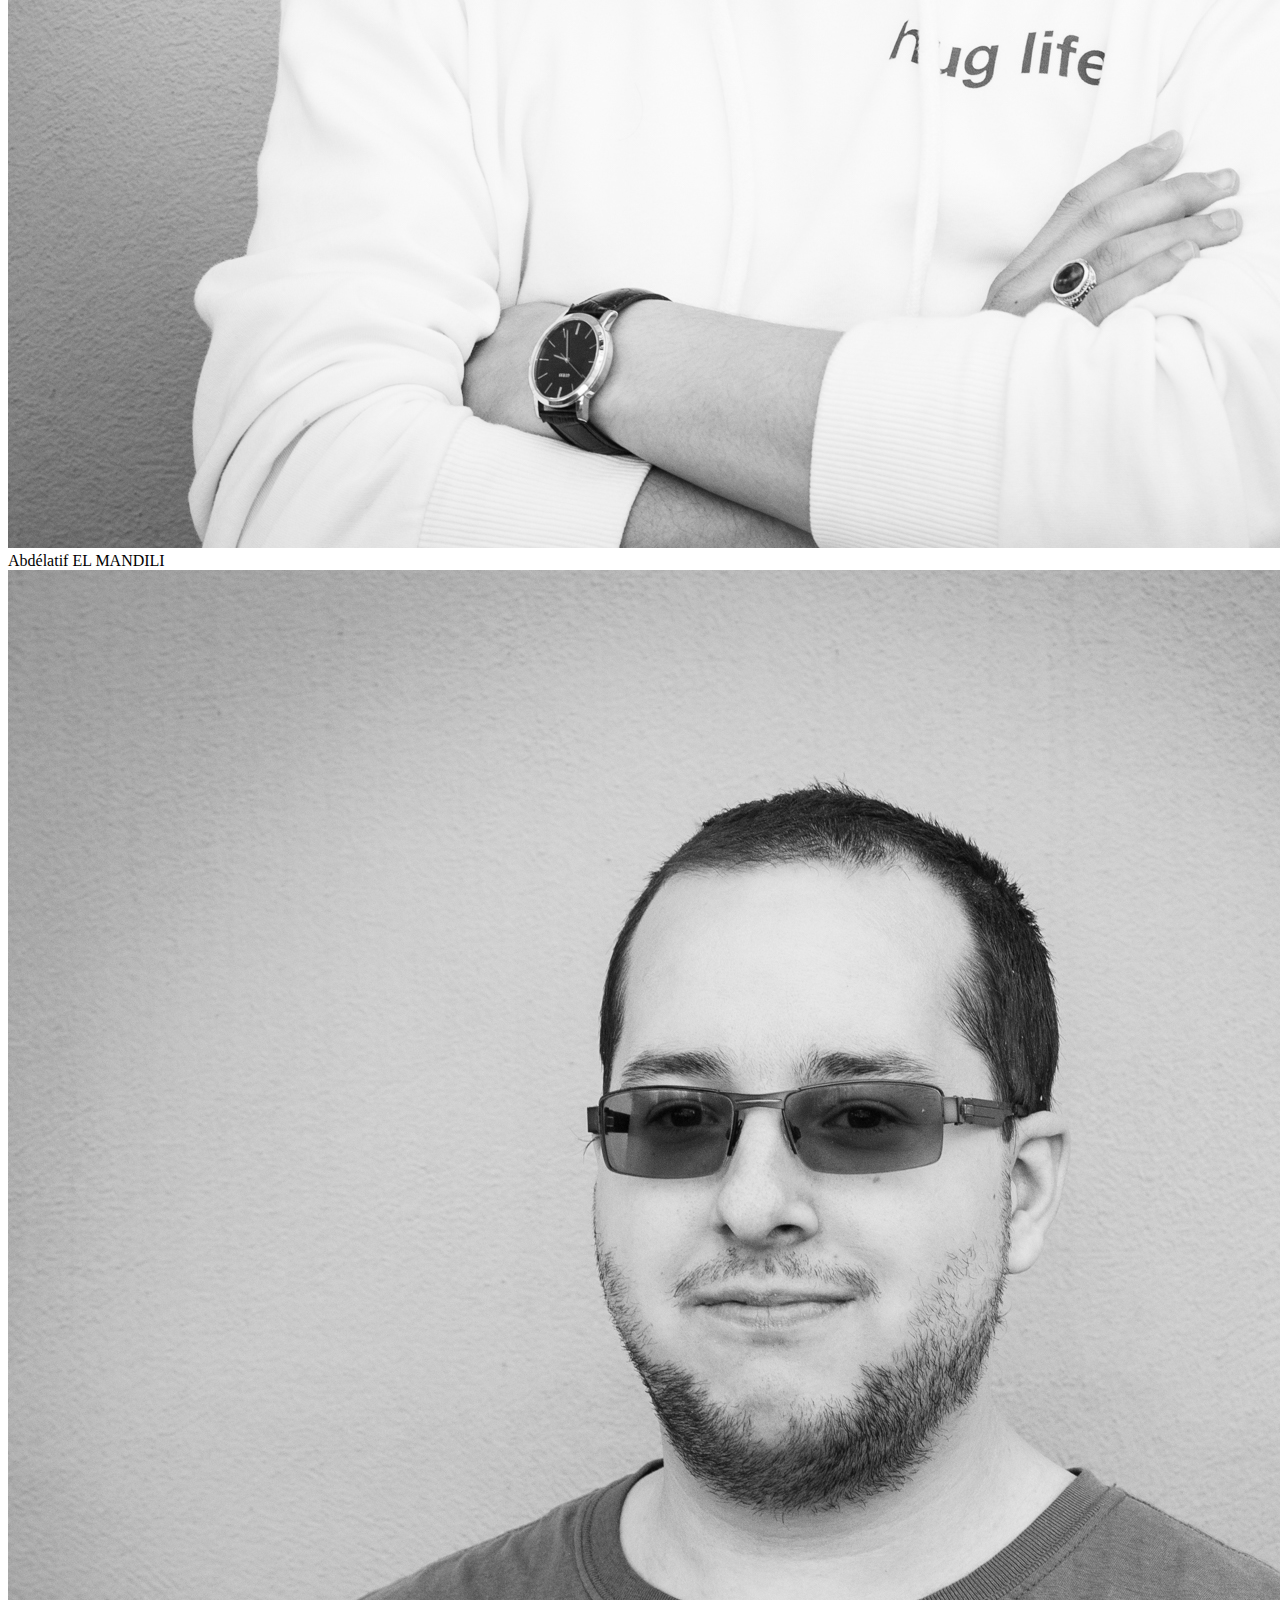
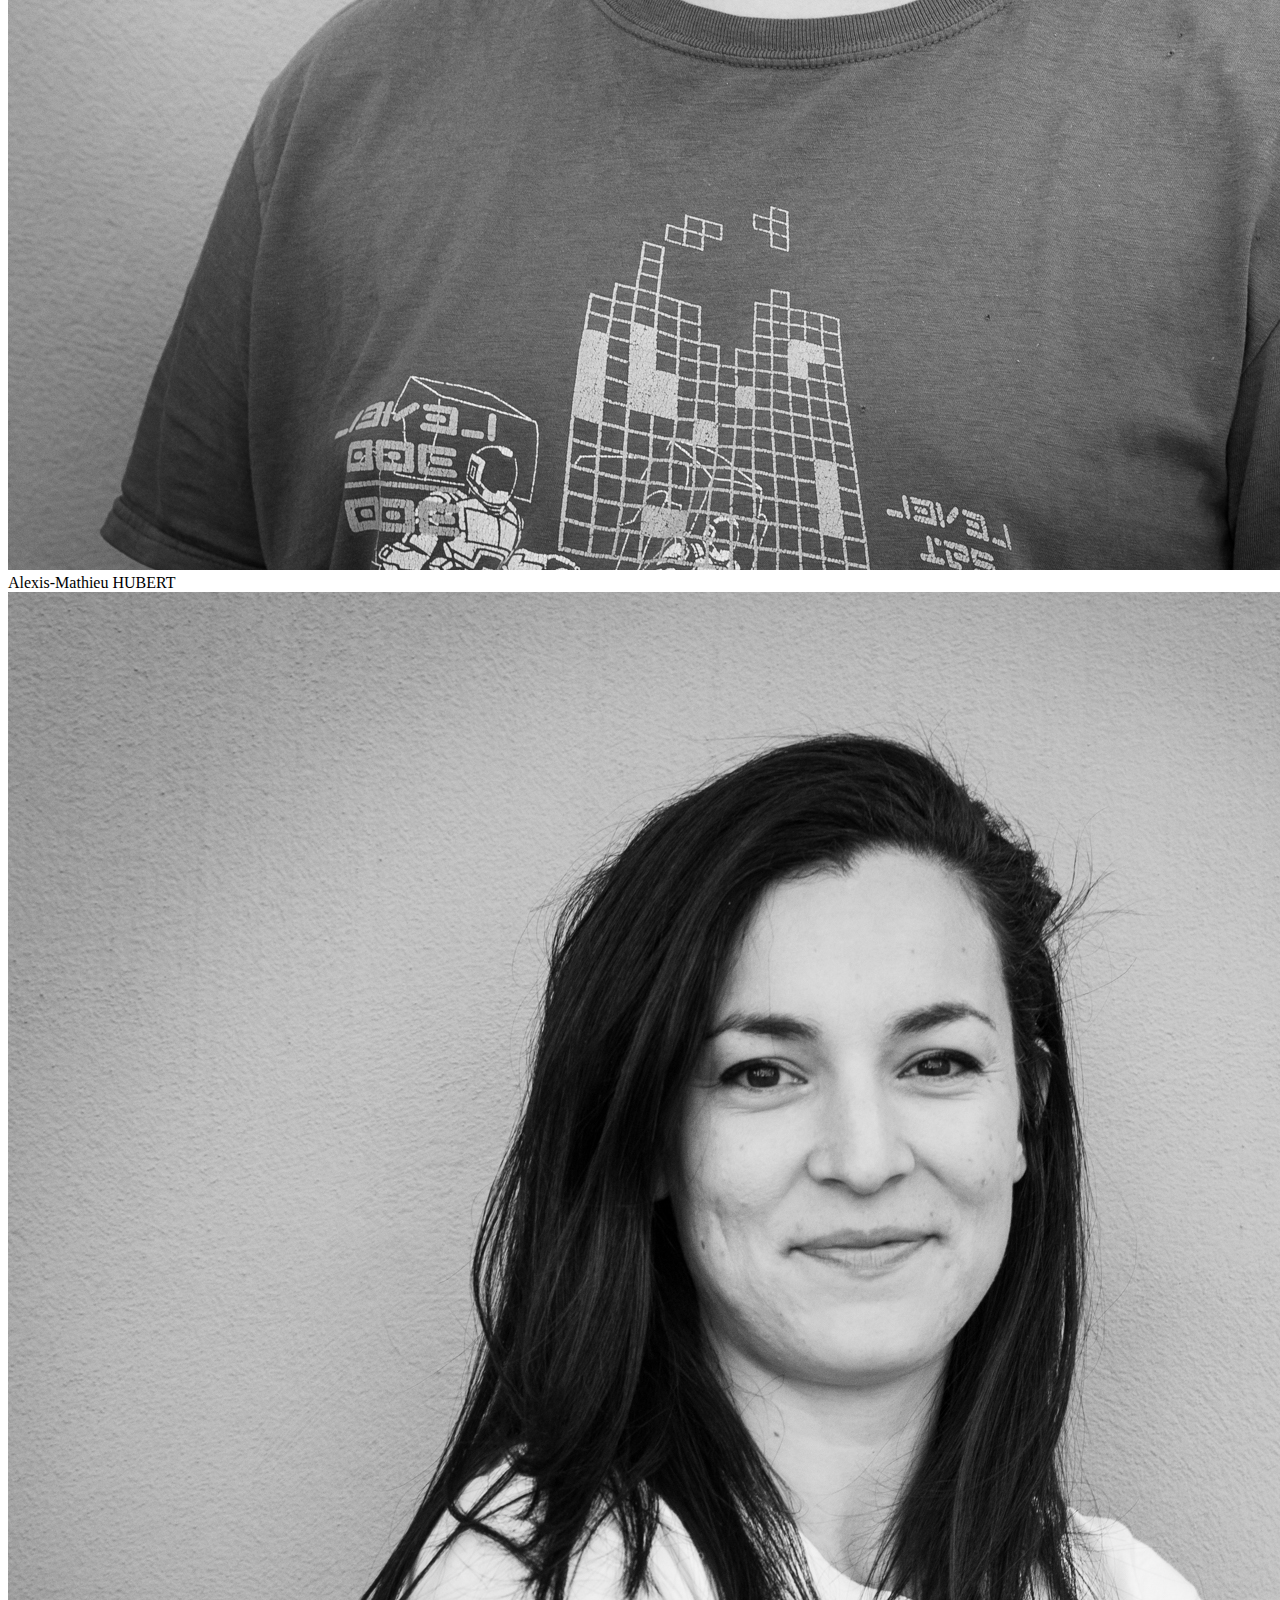
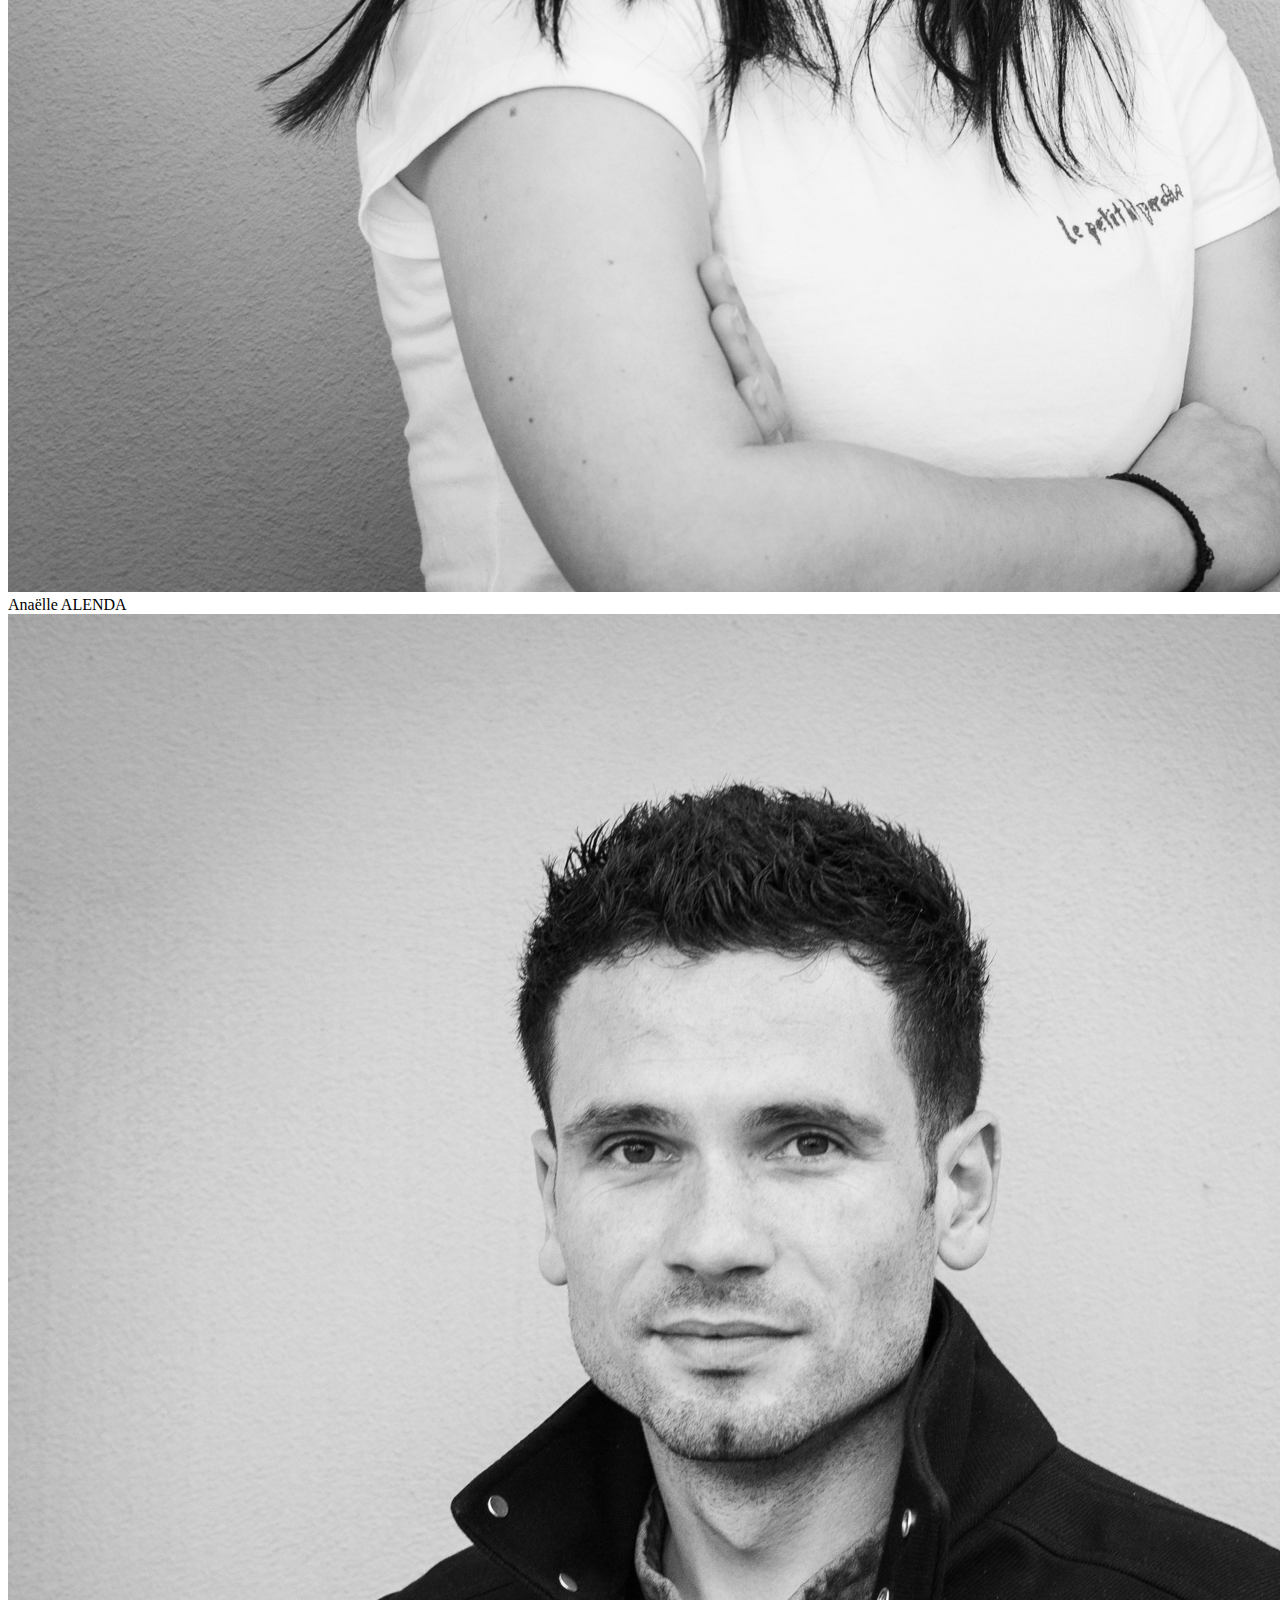
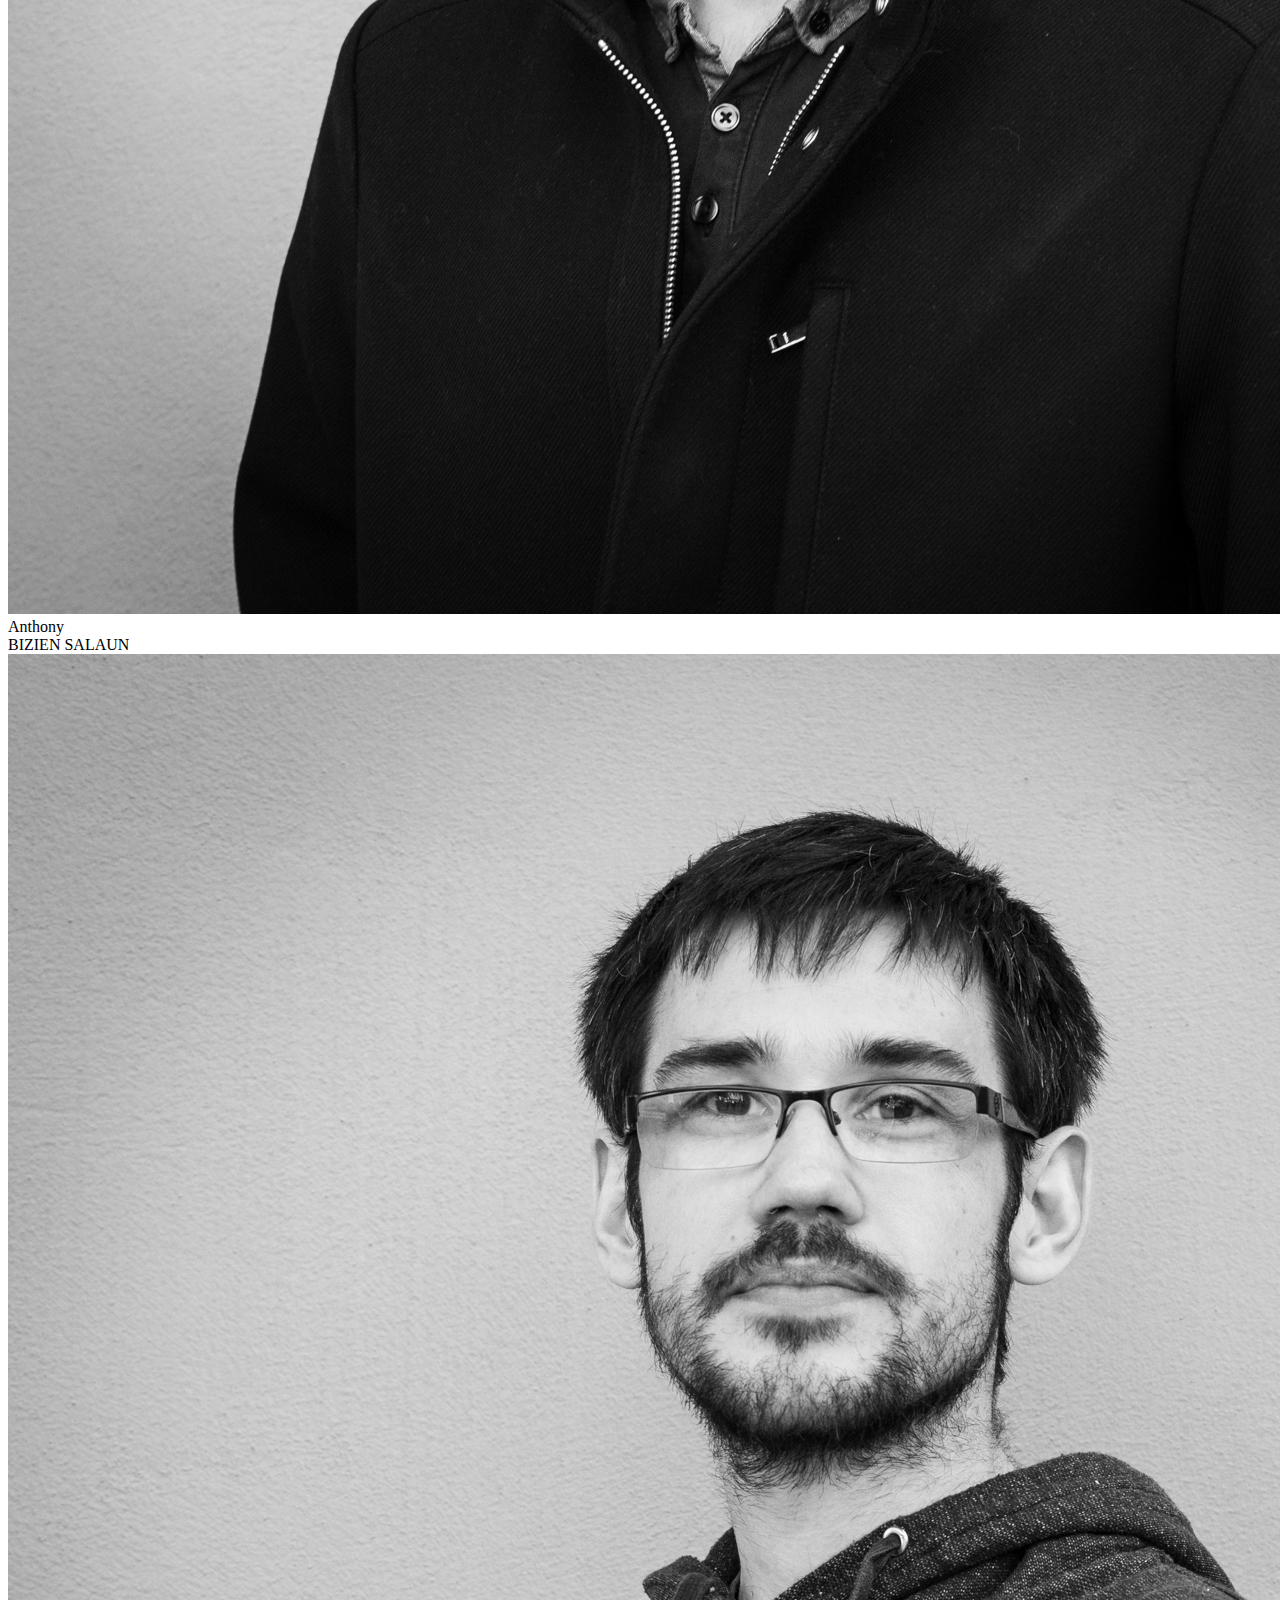
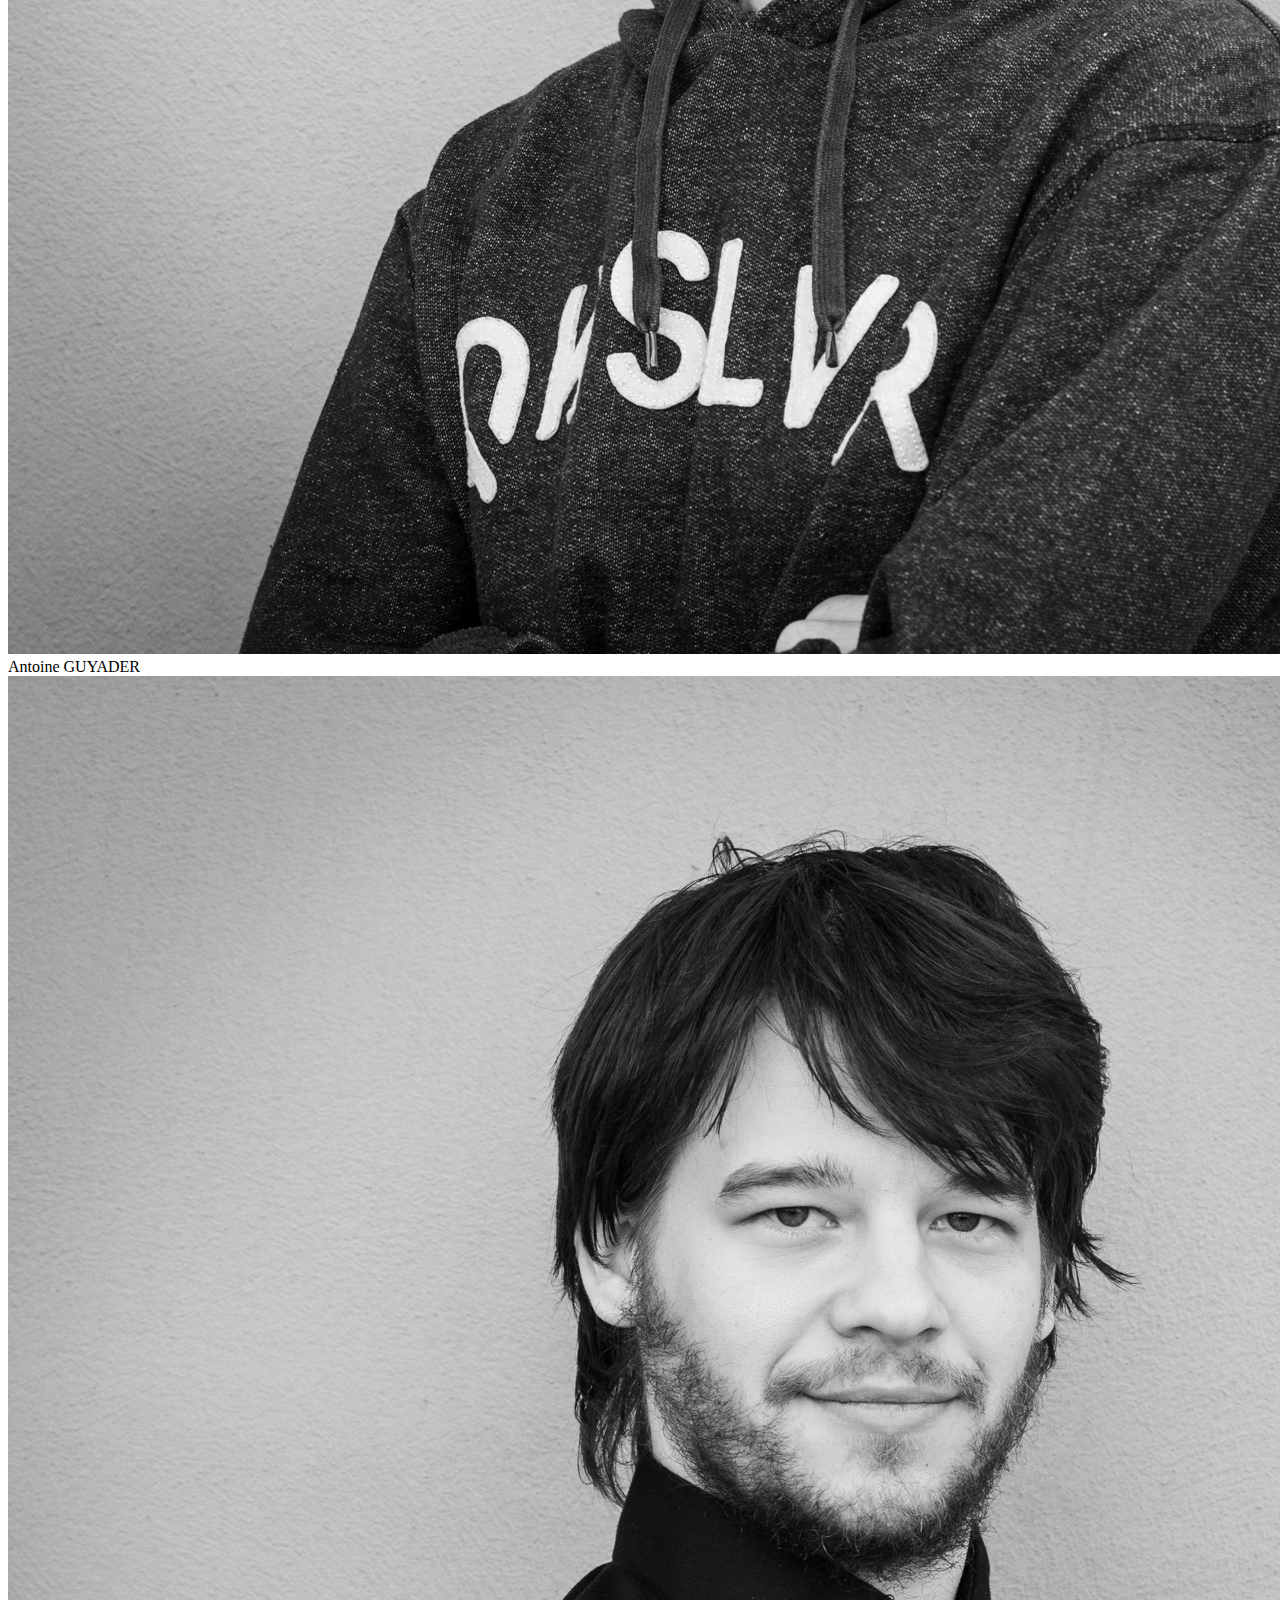
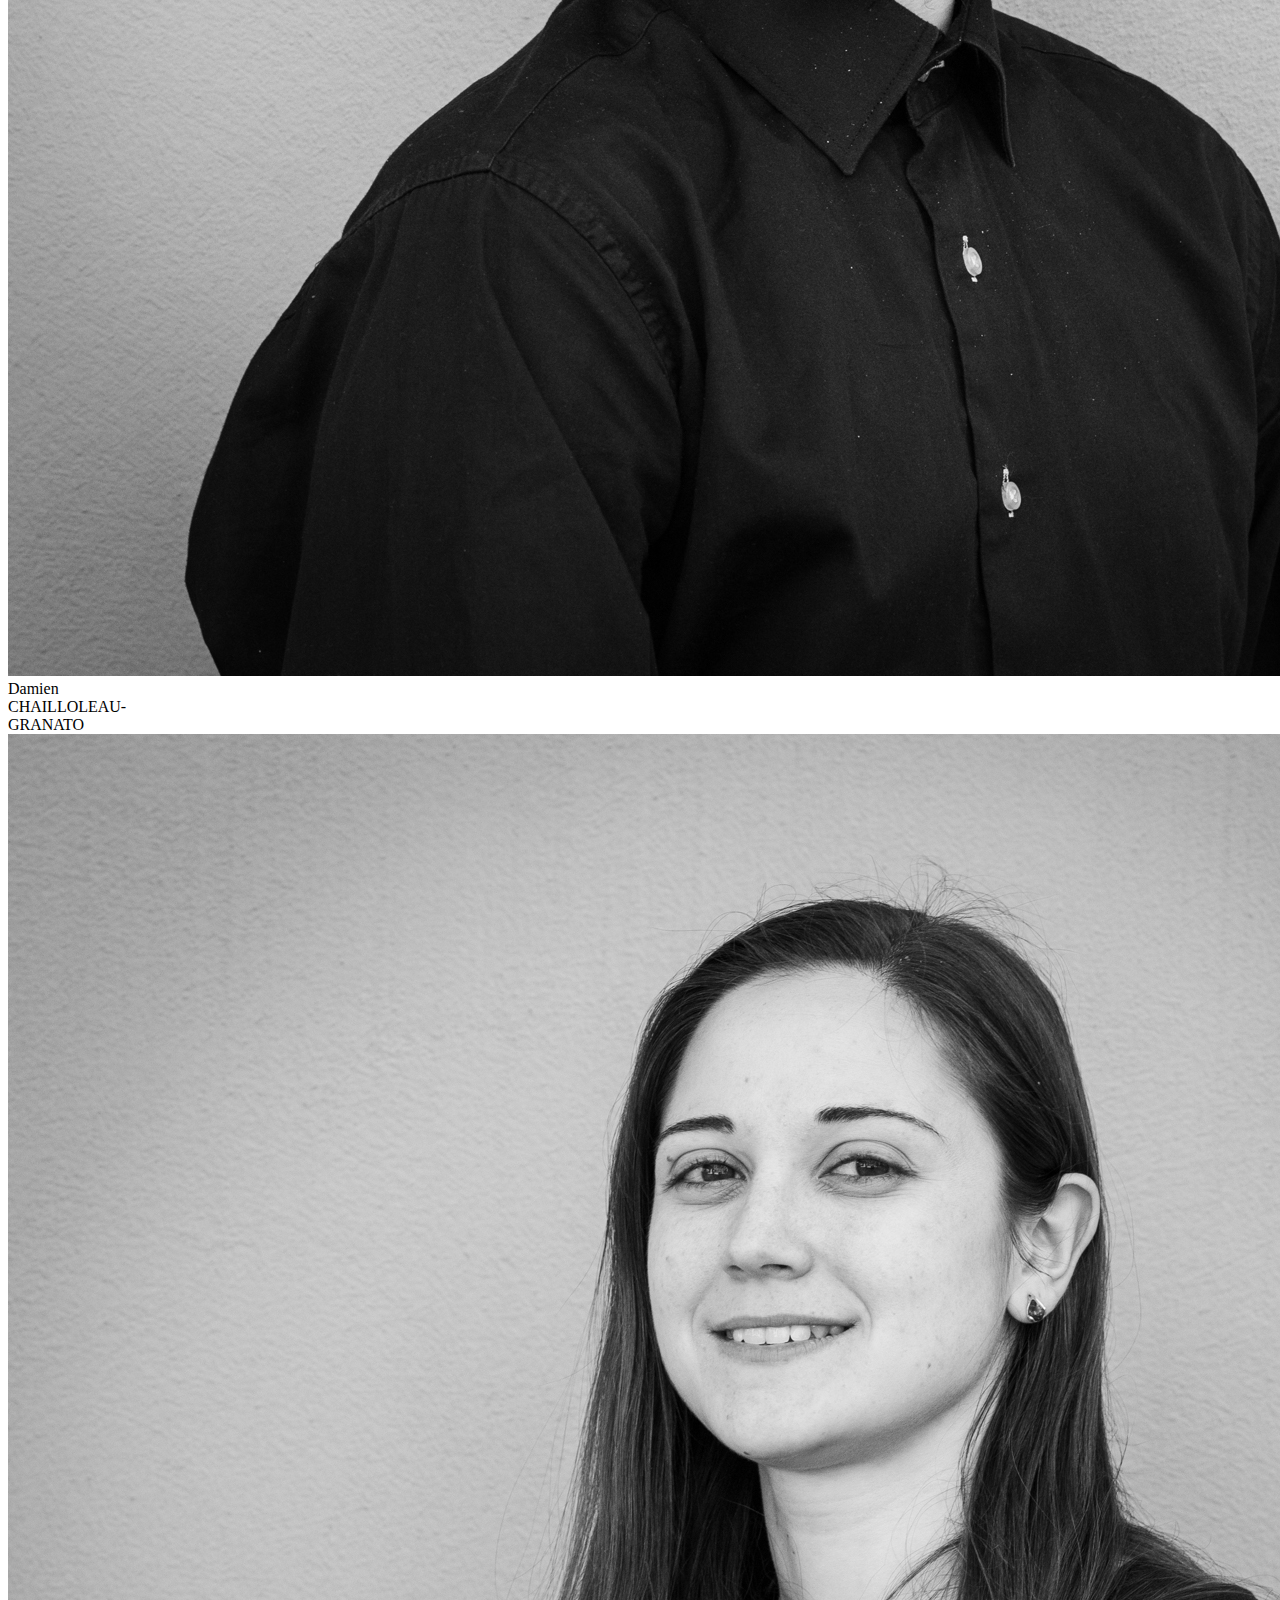
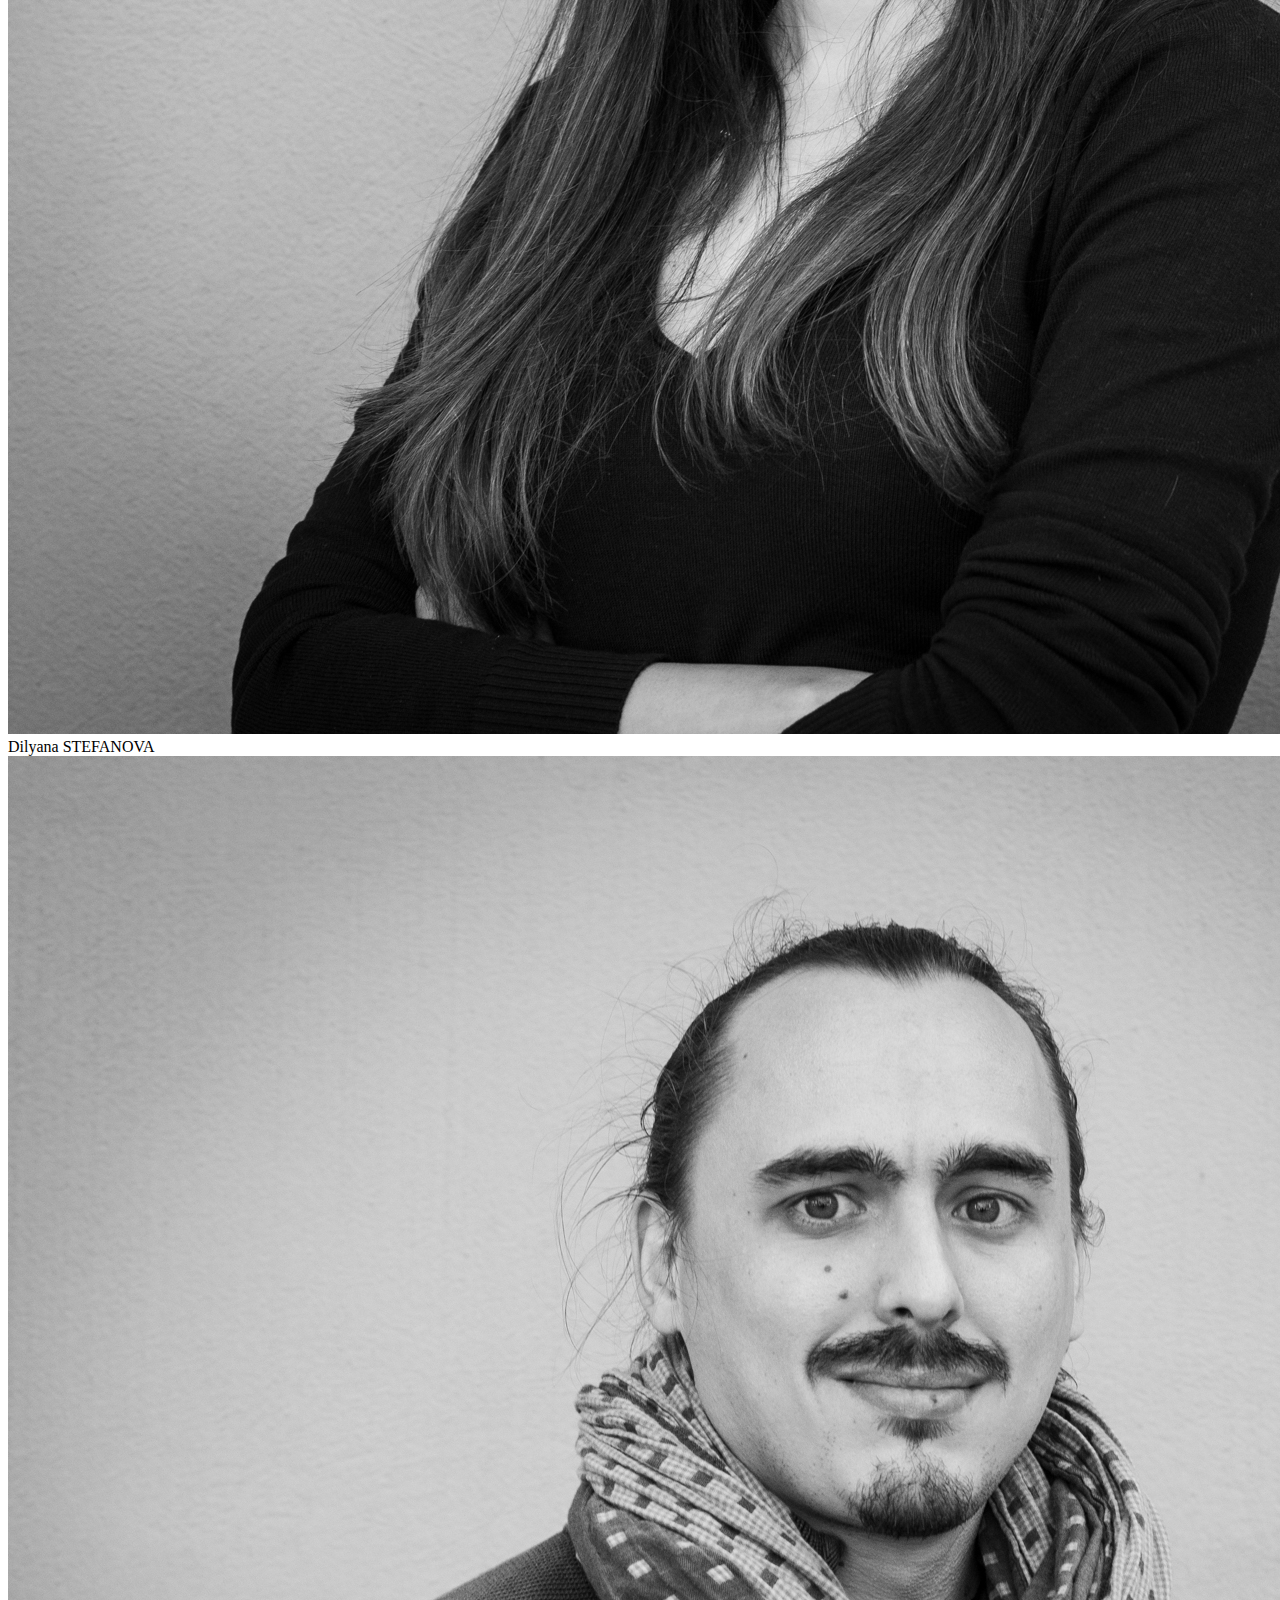
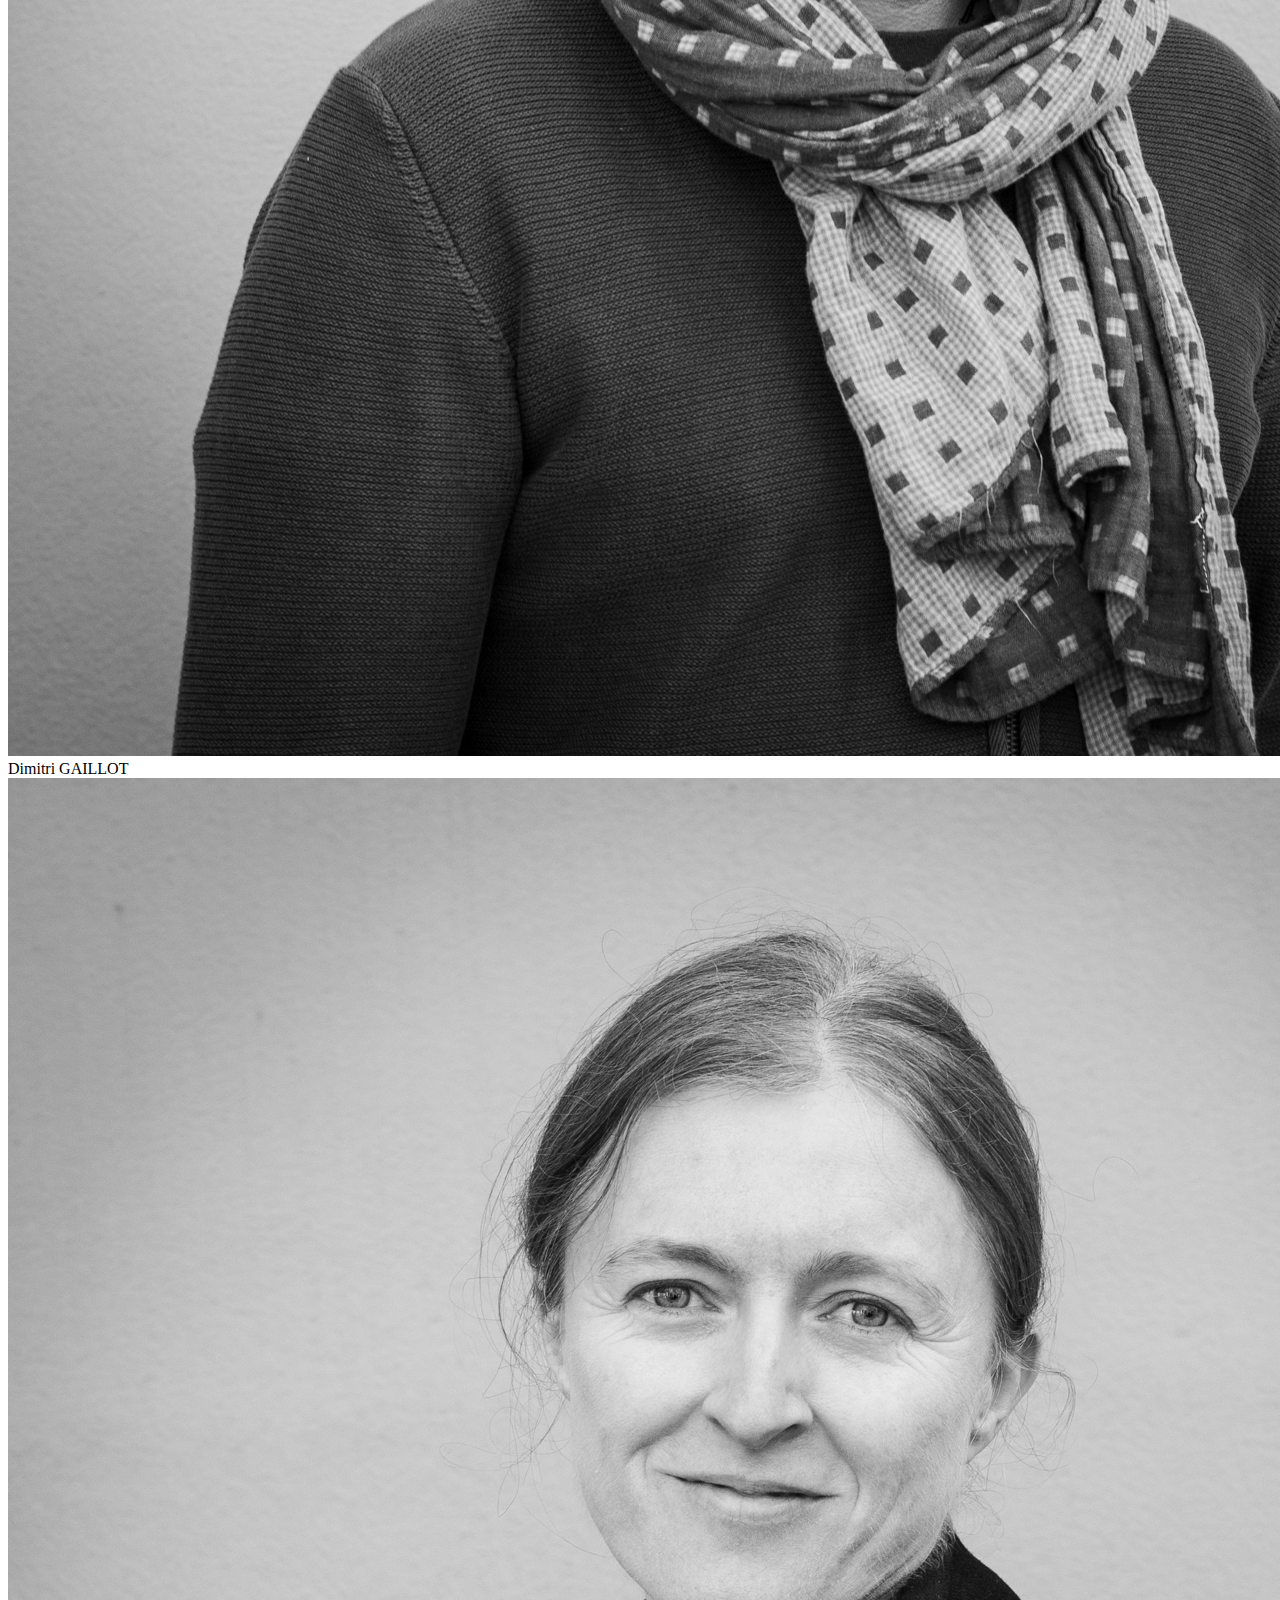
==== commit da3c444a: "added rémi" ====
--- a/body.html
+++ b/body.html
@@ -7,10 +7,12 @@
     <link rel="stylesheet" href="Resources/styles/styleFonts.css">
     <link rel="stylesheet" href="Resources/styles/styleMain.css">
     <link rel="stylesheet" href="Resources/styles/responsive.css">
+    <script src="Resources/scripts/konami-js.js"></script>
+    <script src="Resources/scripts/barrelRoll.js"></script>
 </head>
 <body>
     <!-- #region Header-->
-    <section class="header">
+    <section id="header" class="header">
         <header>
             <article class="banner">
                 <img src="Resources/pic/logo/hour-of-code-logo.png" alt="logo en attendant un True logo" class="logo">
@@ -34,7 +36,13 @@
     <!-- #region Trombinoscope -->
     <div class="main-content">
         <div id="background-blur">
-            <div class="trombinoscope-container">
+            <div class="avatar-container" id="remi">
+                <img src="Resources/pic/square/remy-2.jpg" alt="" class="round-portrait">
+                <div class="overlay" onclick="openModal();currentSlide(21)">
+                    <span class="img-text">Rémi LANNEYRE<br>A.k.a Wolf<br>A.k.a Le Soleil</span>
+                </div>
+            </div> 
+            <div class="img-container">
                 <div class="avatar-container">
                     <img src="Resources/pic/square/MAD_4293-2.jpg" alt="" class="round-portrait">
                     <div class="overlay" onclick="openModal();currentSlide(1)">
@@ -212,7 +220,7 @@
                     <img src="Resources/pic/square/MAD_4288.jpg">
                     <div class="information">
                         <h1>Antoine GUYADER</h1>
-                        <h4 class="quote"></h4>
+                        <h4 class="quote">"Le gras c'est la vie !"</h4>
                     </div>
                 </div>
 
@@ -247,7 +255,7 @@
                     <img src="Resources/pic/square/MAD_4314.jpg">
                     <div class="information">
                         <h1>Isabelle DE LATOUR</h1>
-                        <h4 class="quote"></h4>
+                        <h4 class="quote">"Keep it simple."</h4>
                     </div>
                 </div>
 
@@ -309,7 +317,9 @@
                     <img src="Resources/pic/square/MAD_4303.jpg">
                     <div class="information">
                         <h1>Radhwa MARZOUK</h1>
-                        <h4 class="quote"></h4>
+                        <h4 class="quote">"Les performances individuelles, ce n'est pas le plus important. On gagne et
+                            on perd en
+                            équipe."</h4>
                     </div>
                 </div>
                 <div class="mySlides">
@@ -345,7 +355,17 @@
                     <div class="information">
                         <h1>Younes TEMAR</h1>
                         <h4 class="quote">"Lorsque l'on se cogne la tête contre un pot et que cela sonne creux, ça n'est
-                            pas forcément le pot qui est vide."</h4>
+                            pas forcément
+                            le pot qui est vide."</h4>
+                    </div>
+                </div>
+
+                <div class="mySlides">
+                    <div class="numbertext">21 / 21</div>
+                    <img src="Resources/pic/square/remy-1.jpg">
+                    <div class="information">
+                        <h1>Rémi LANNEYRE</h1>
+                        <h4 class="quote"></h4>
                     </div>
                 </div>
 
@@ -358,6 +378,7 @@
 
     <!-- #region footer -->
 
+    <a href="#header" class="topPage">haut de page</a>
     <footer class="container-footer">
         <a target="_blank" href="https://www.ics-formation.fr/">
             <img src="Resources/pic/logo/logo-ics.png" alt="logo">
@@ -394,14 +415,17 @@
     <!-- #endregion footer -->
 
     <script>
+        var isModal = false;
         function openModal() {
             document.getElementById('myModal').style.display = "block";
             document.getElementById('background-blur').style.filter = "blur(10px)";
+            isModal = true;
         }
 
         function closeModal() {
             document.getElementById('myModal').style.display = "none";
             document.getElementById('background-blur').style.filter = "none";
+            isModal = false;
         }
 
         var slideIndex = 1;
@@ -432,6 +456,28 @@
             // dots[slideIndex-1].className += " active";
             // captionText.innerHTML = dots[slideIndex-1].alt;
         }
+
+        document.onkeydown = checkKey;
+
+        function checkKey(e) {
+            e = e || window.event;
+            if(isModal){                
+                if (e.keyCode == '37') {
+                    // left arrow
+                    plusSlides(-1);
+                }
+                else if (e.keyCode == '39') {
+                    // right arrow
+                    plusSlides(1);
+                } 
+            }
+        }
+
+
+        var easter_egg = new Konami(function() { 
+            //alert('Konami code!'); //remplacez par votre code
+            doBarrelRoll();
+        });
     </script>
 </body>
 </html>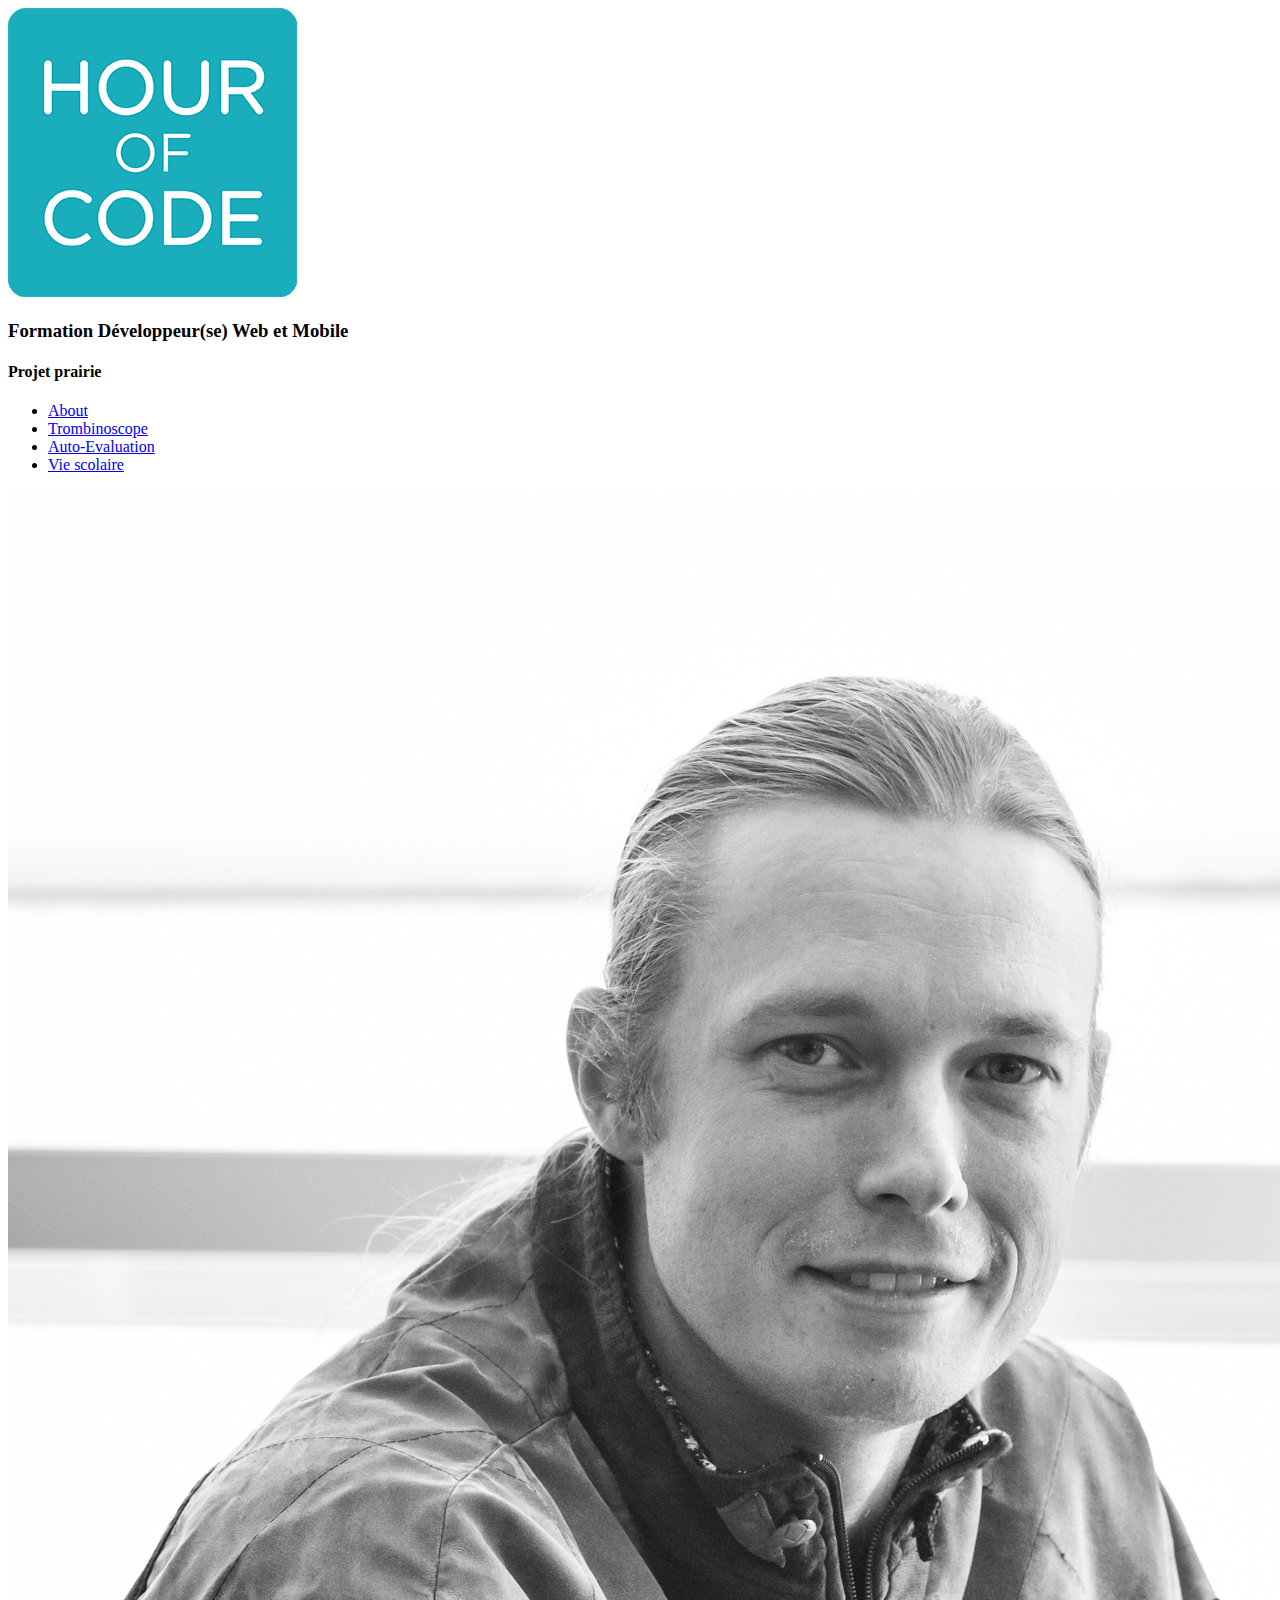
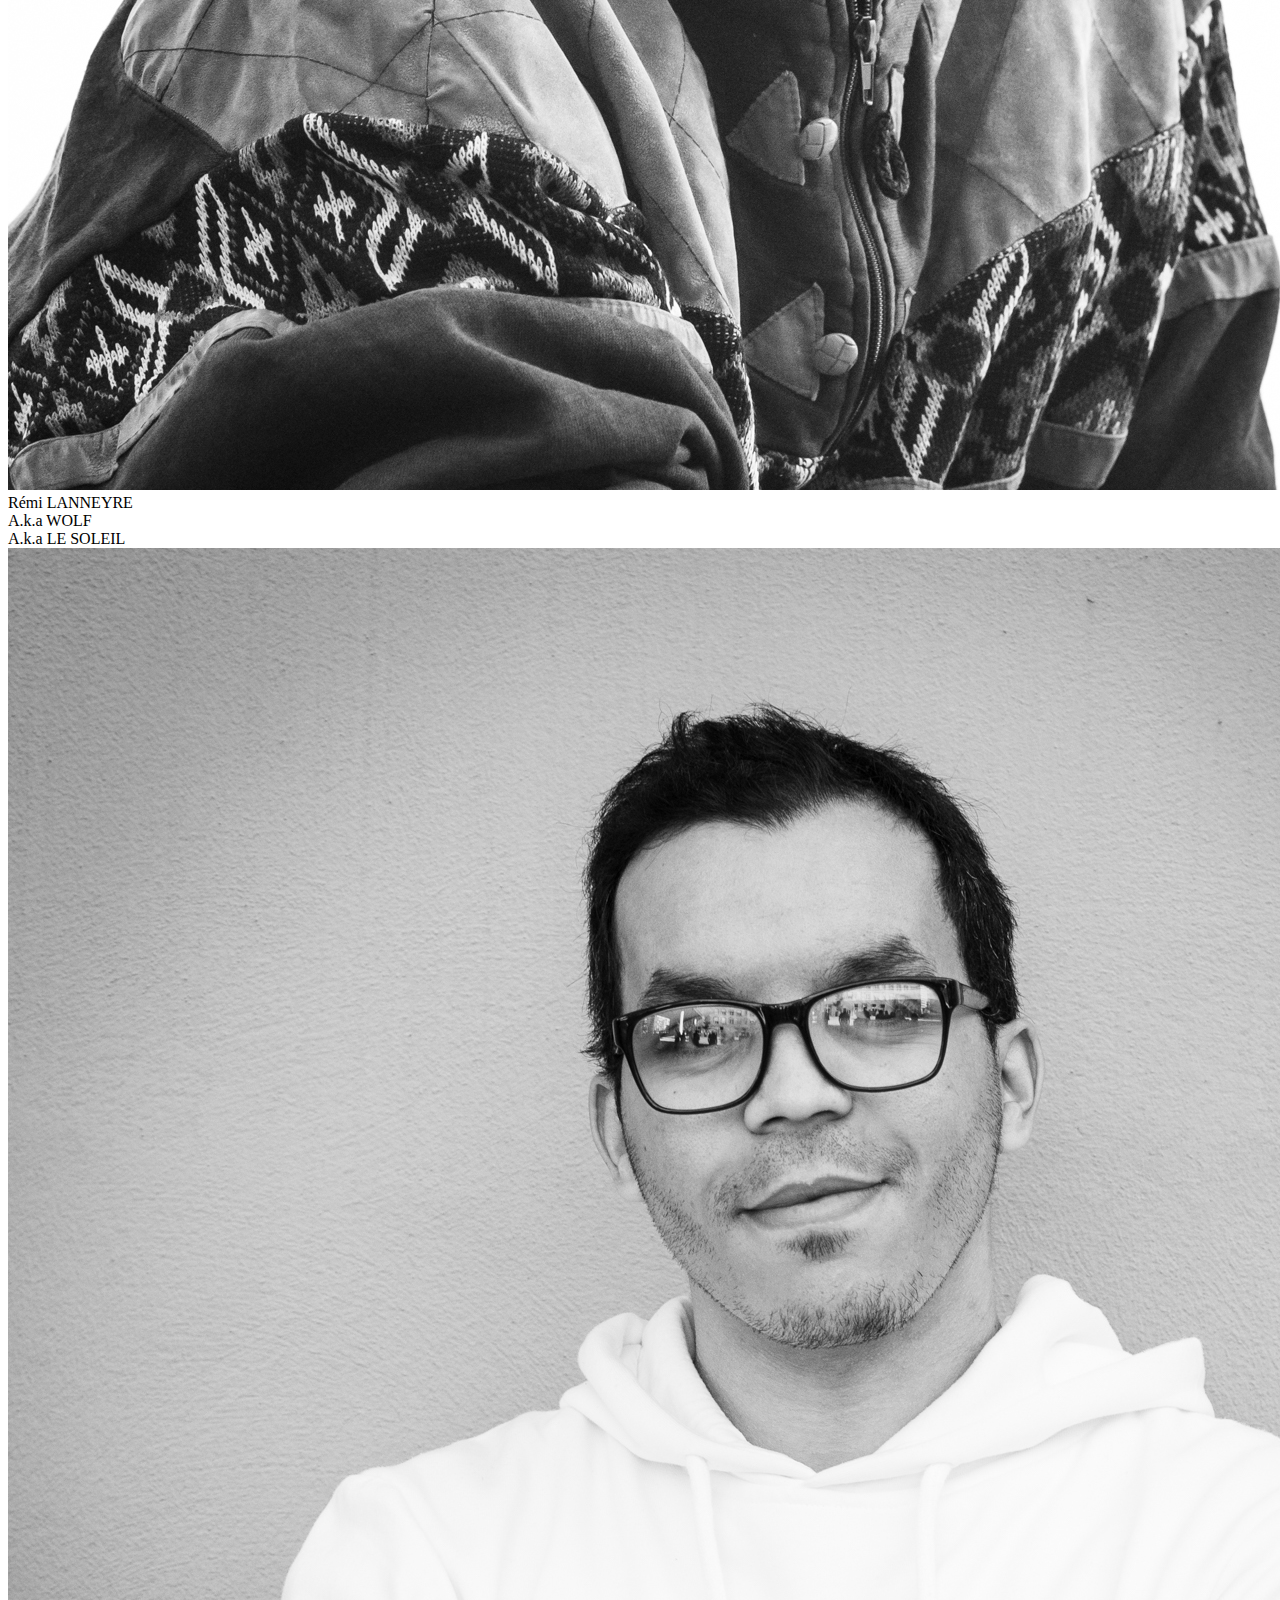
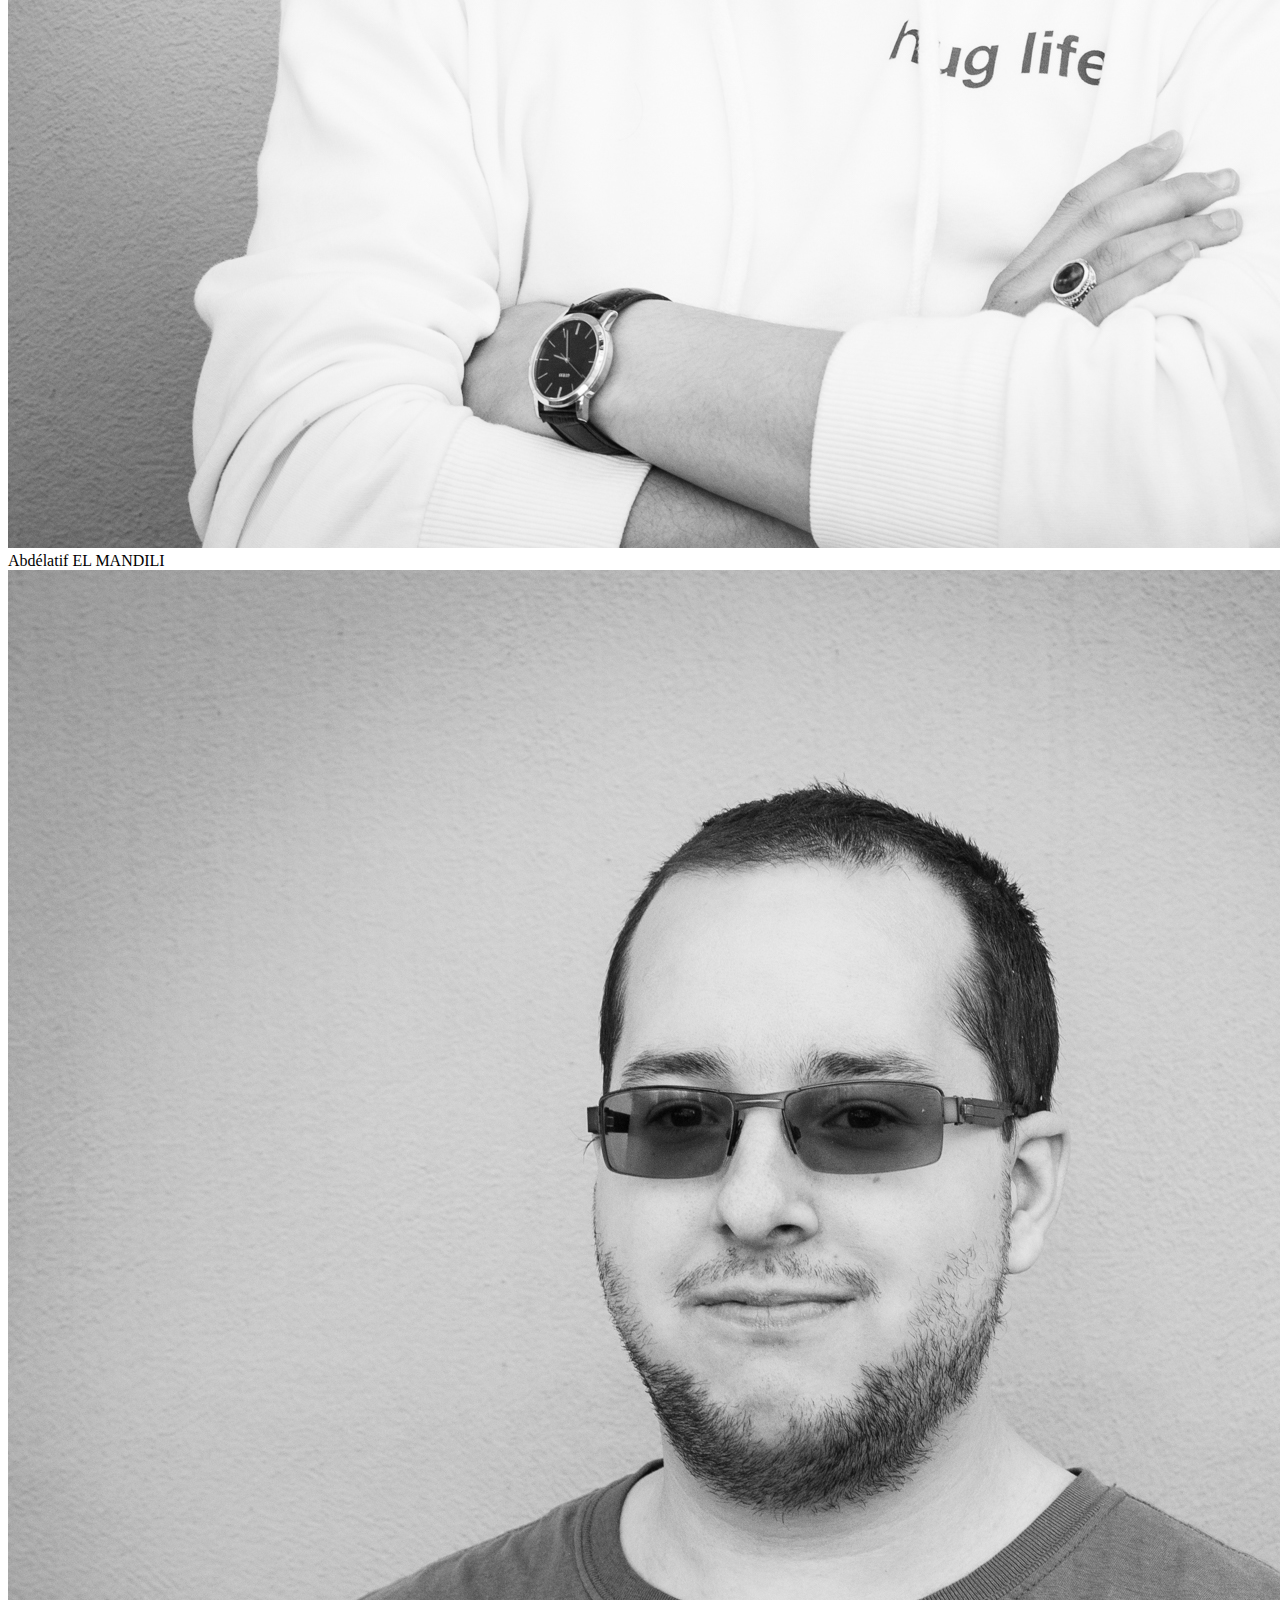
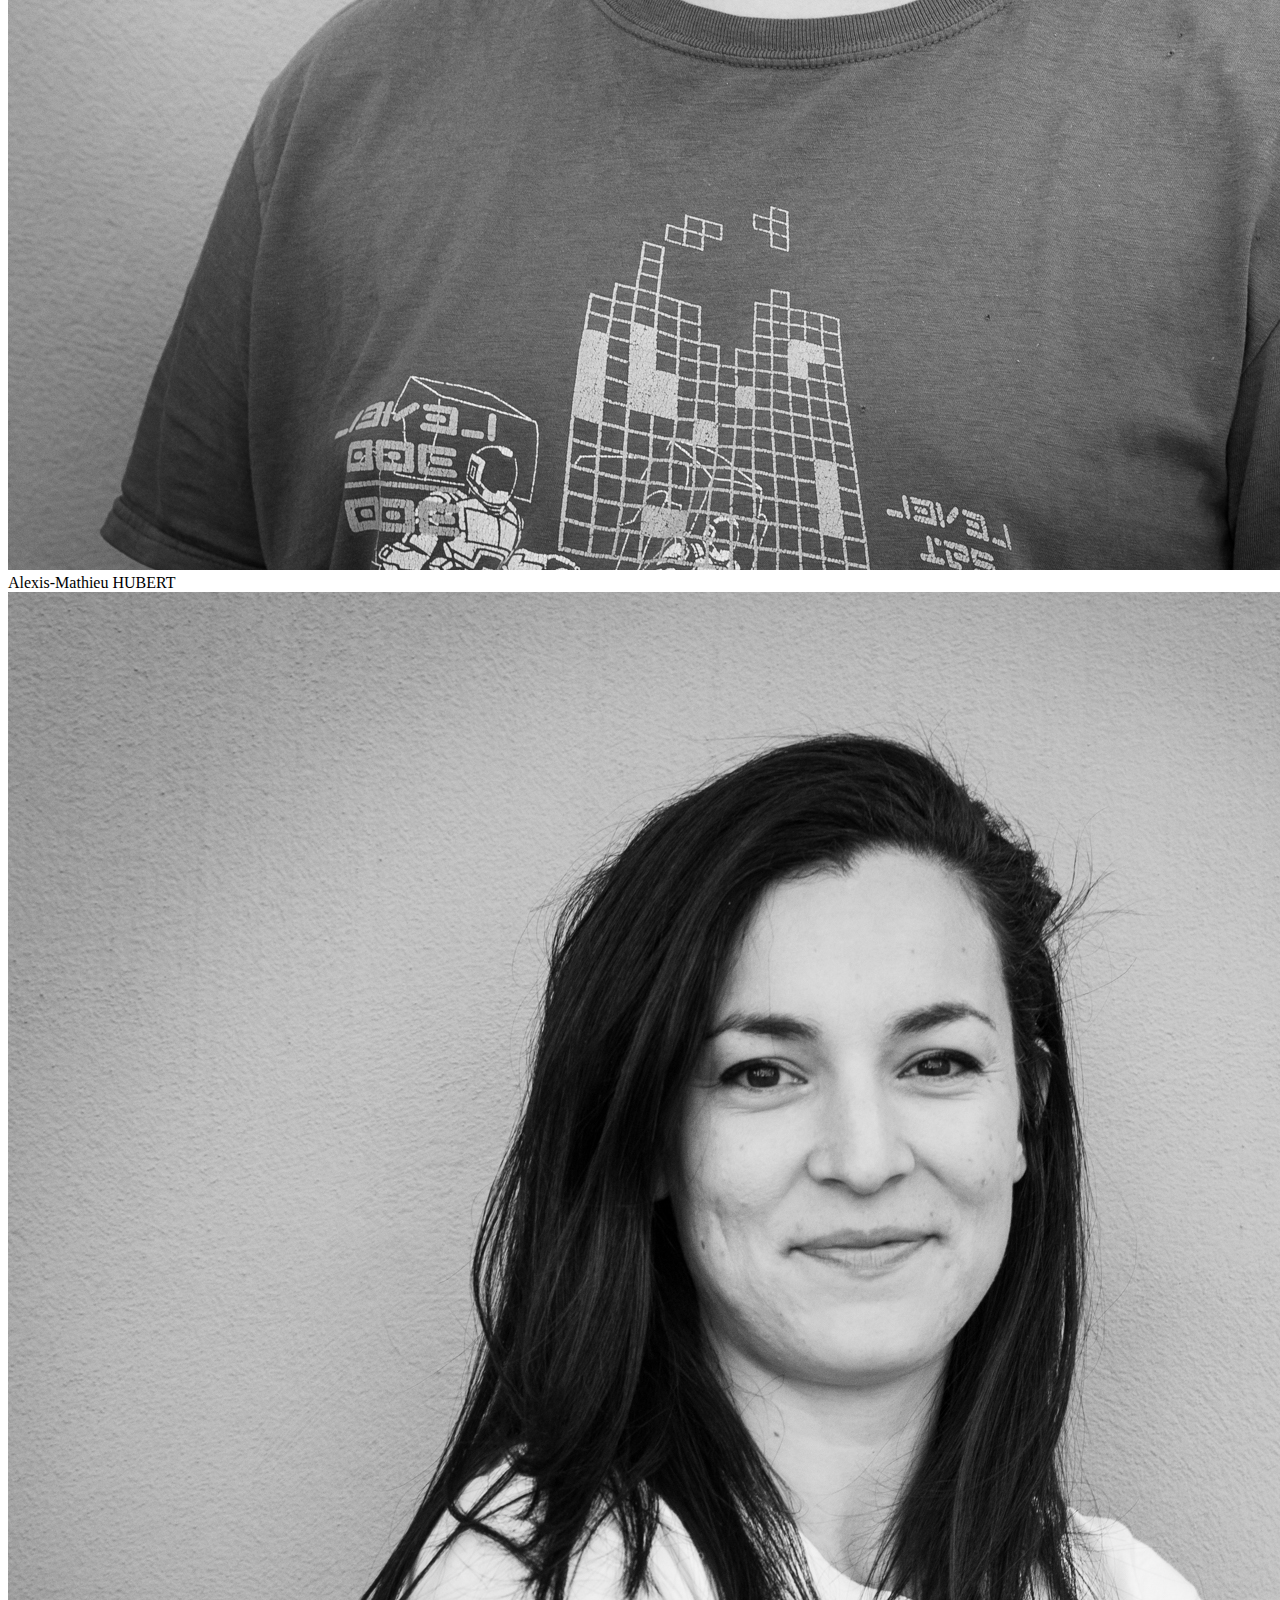
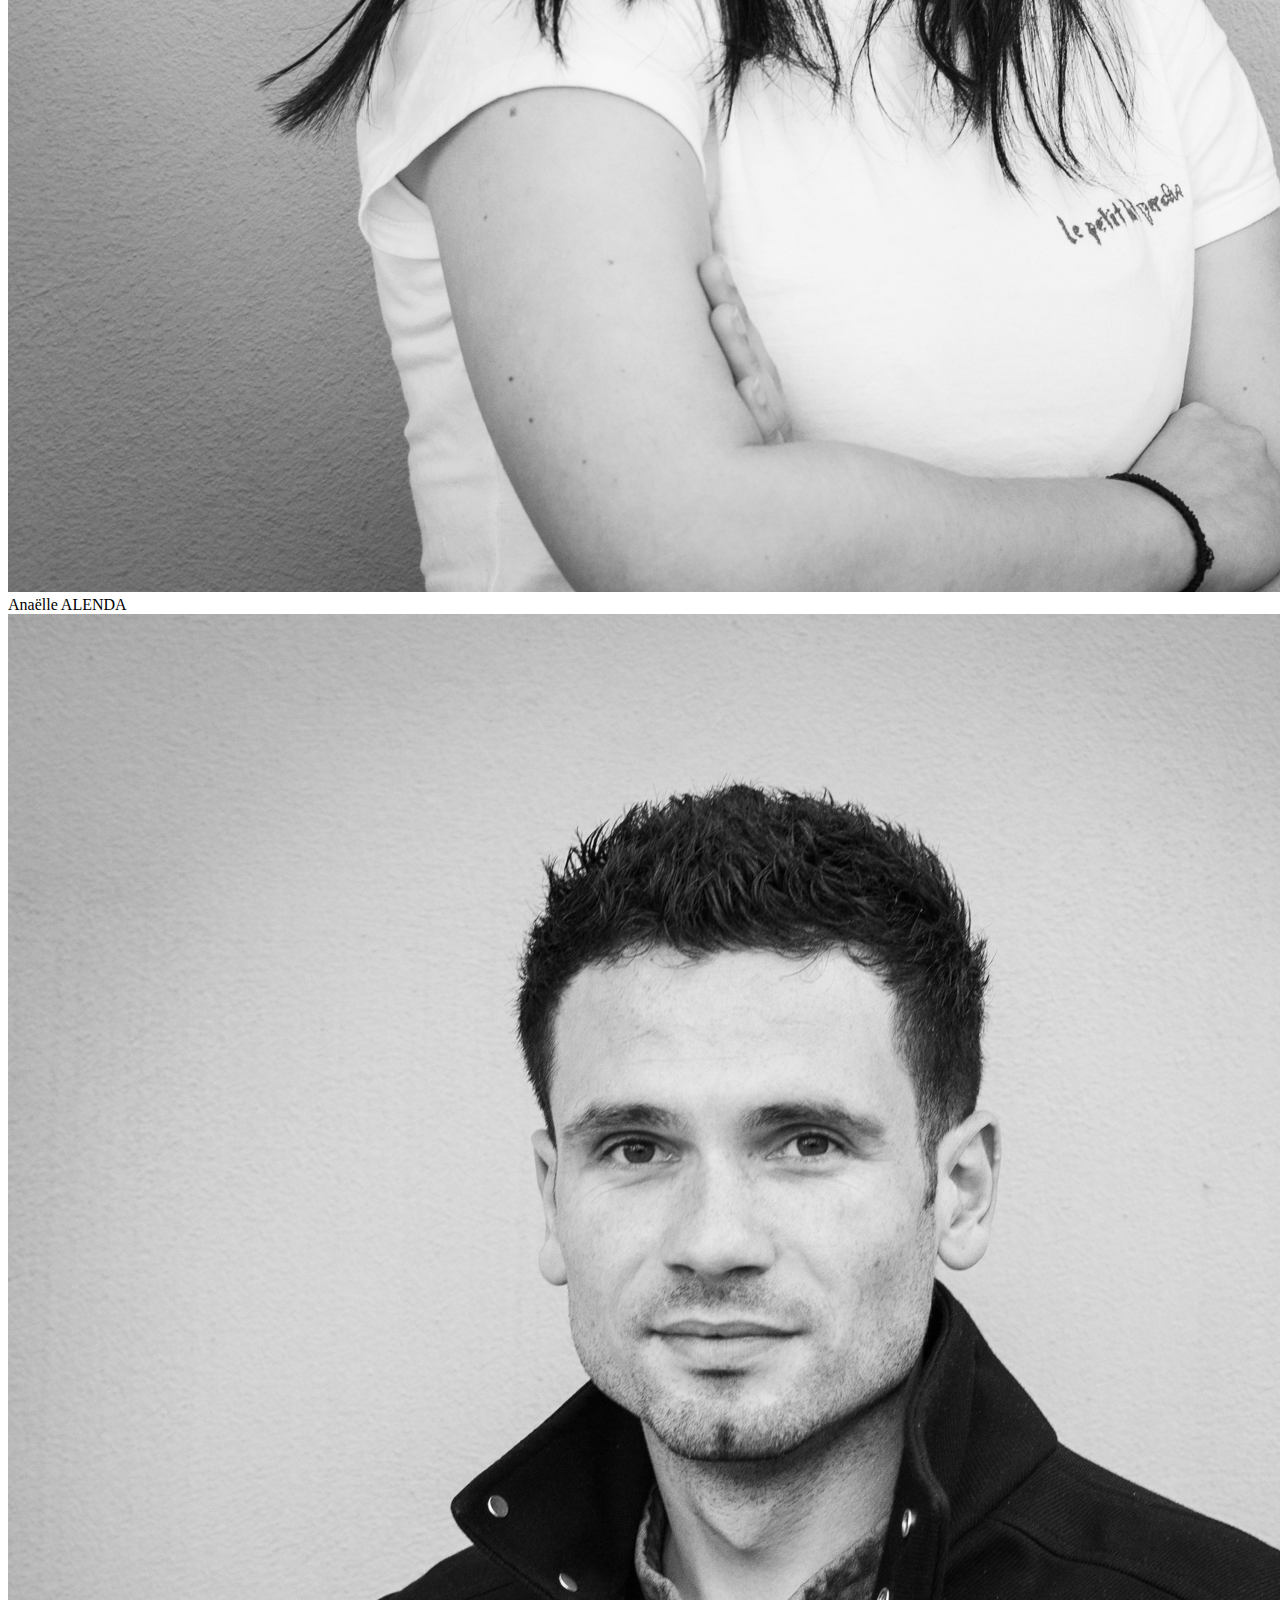
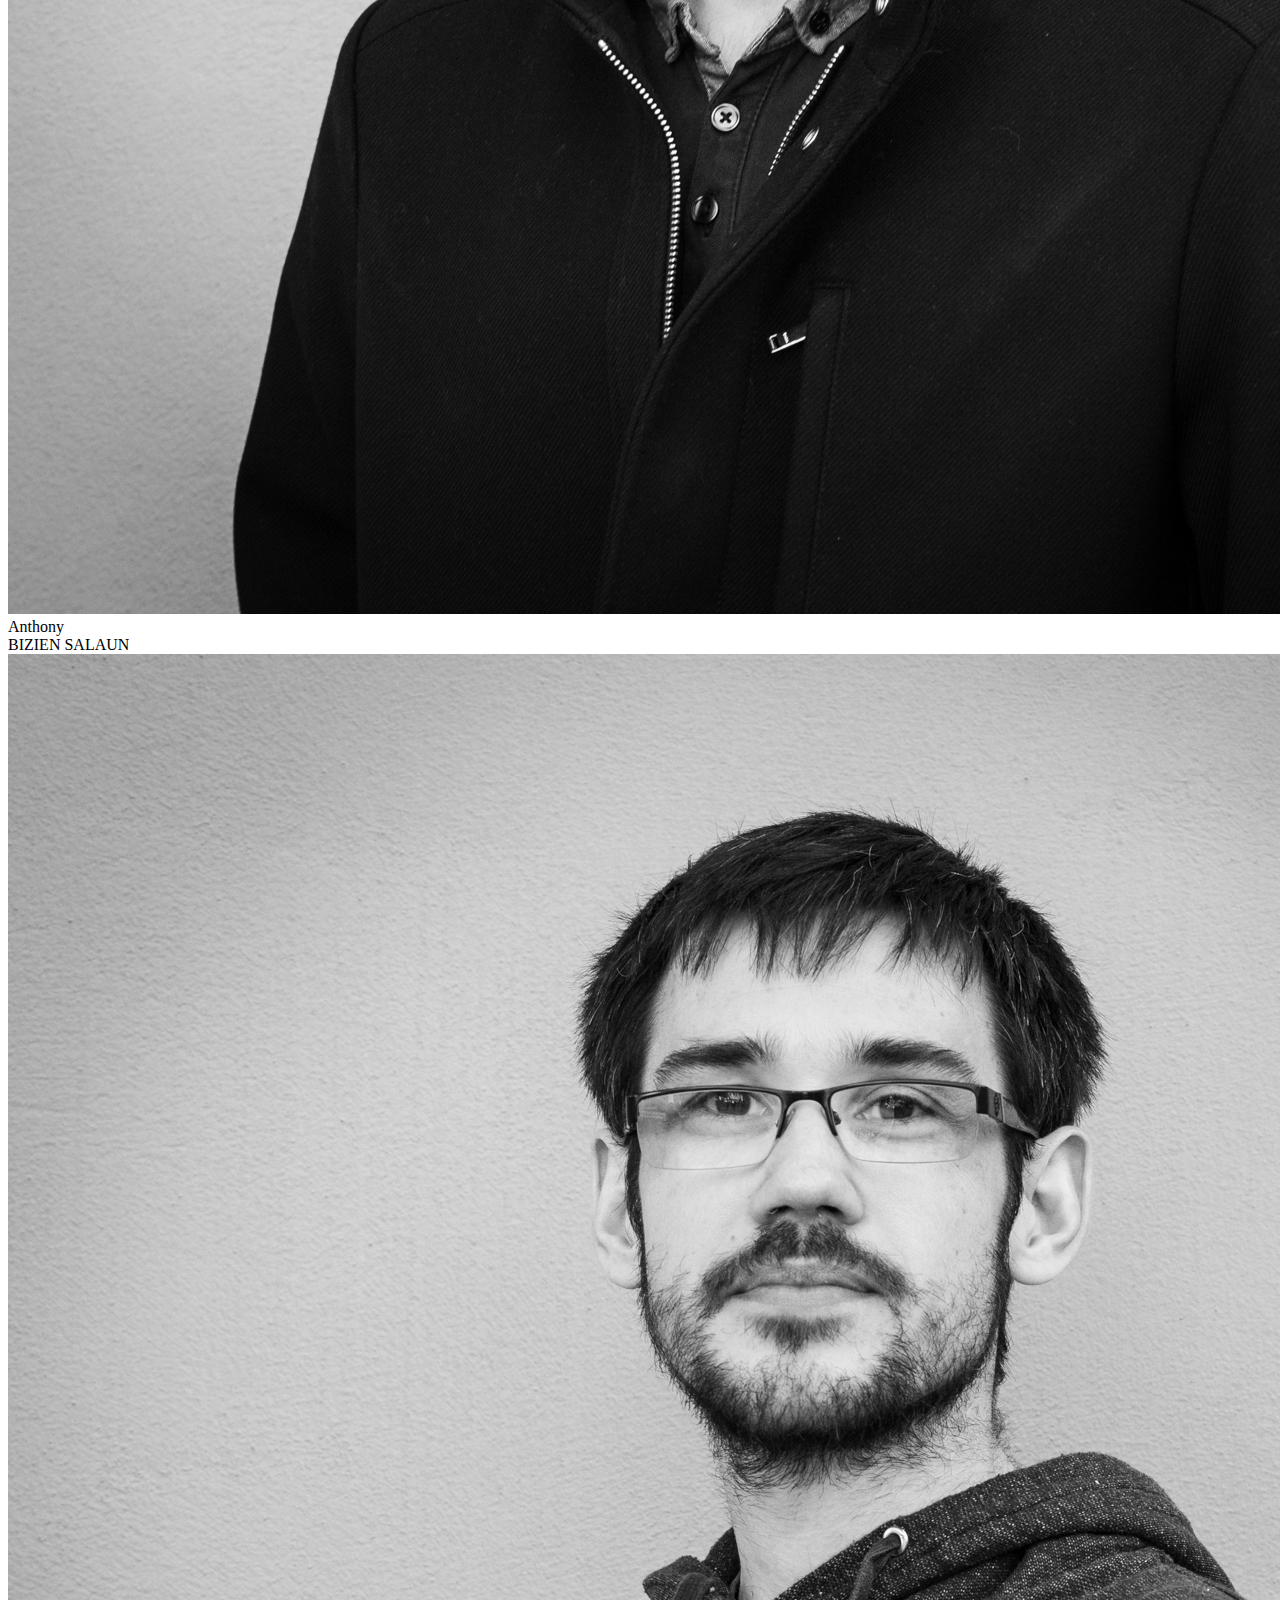
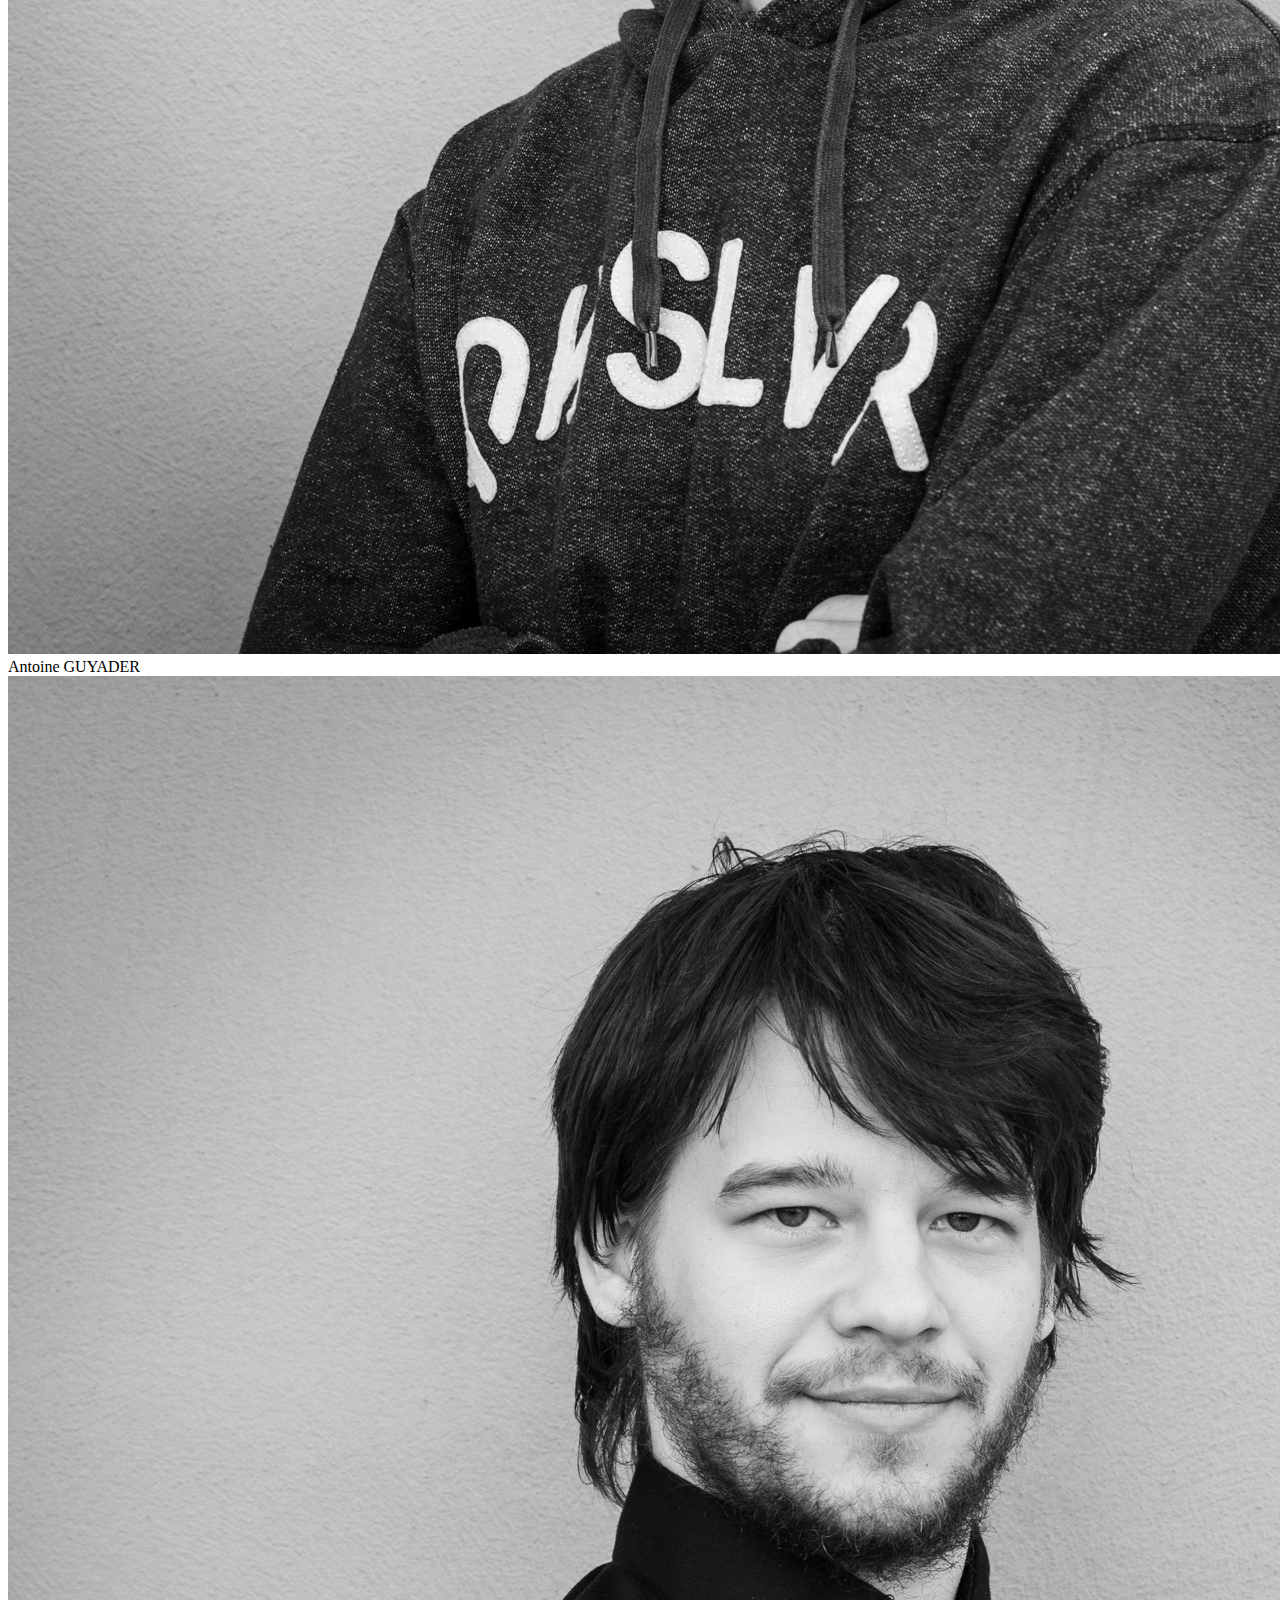
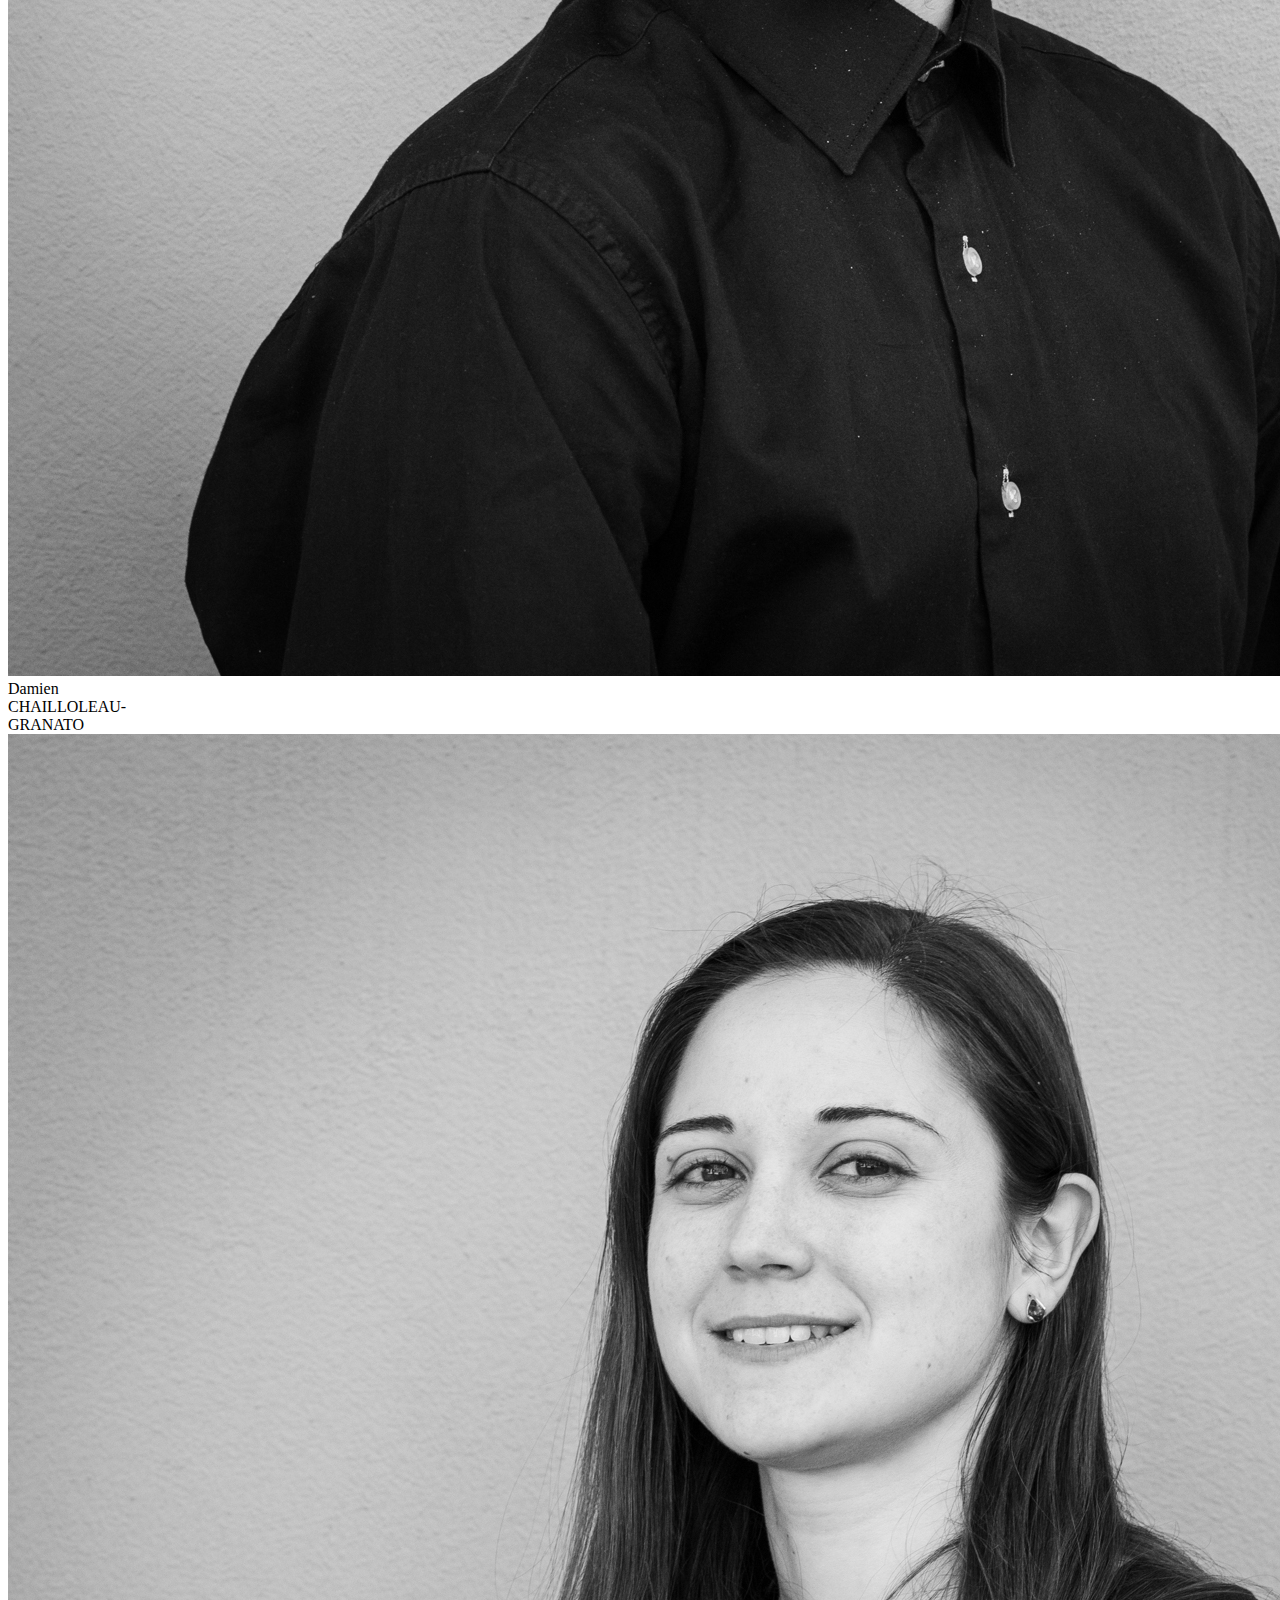
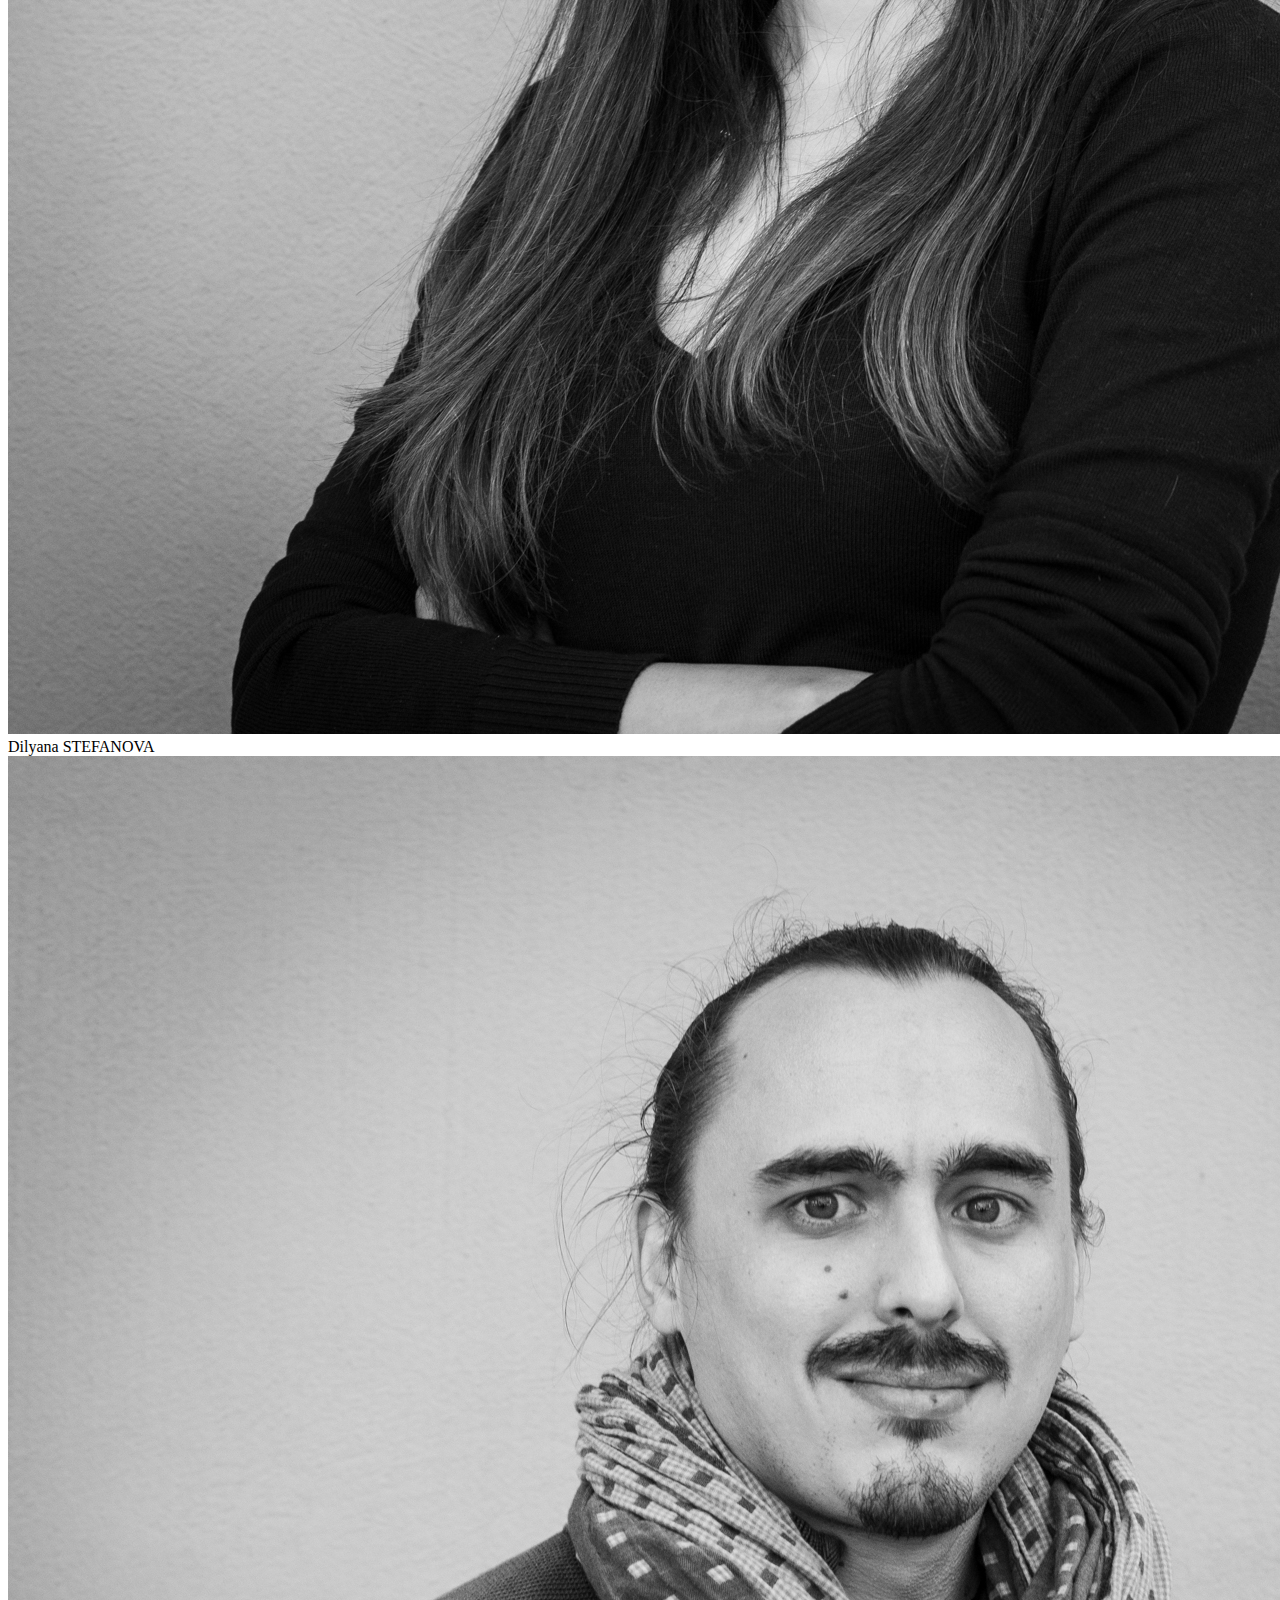
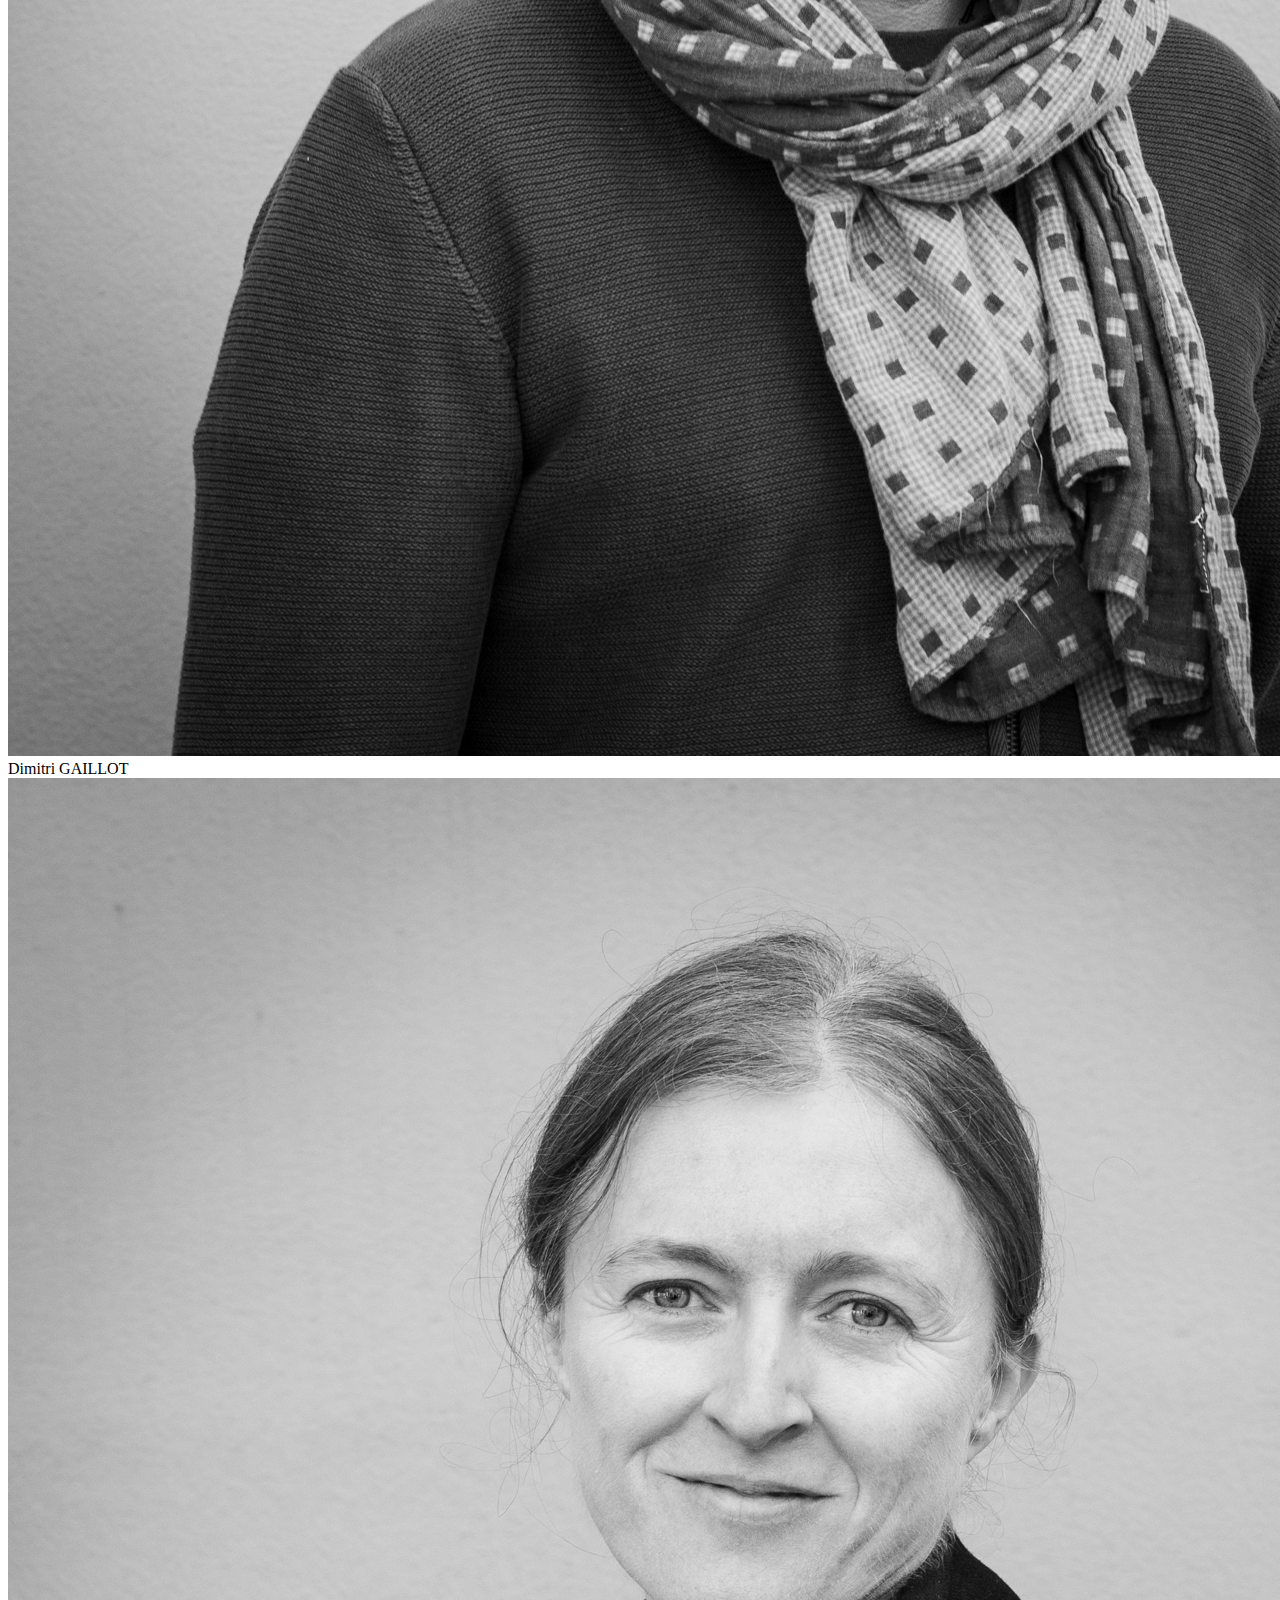
==== commit efab867c: "Added "alt" + auto eval image" ====
--- a/body.html
+++ b/body.html
@@ -18,7 +18,7 @@
                 <img src="Resources/pic/logo/hour-of-code-logo.png" alt="logo en attendant un True logo" class="logo">
                 <div id="titre">
                     <h3 id="titreHeader">Formation Développeur(se) Web et Mobile</h3>
-                    <h4 id="titreOnglet">Trombinoscope</h4>
+                    <h4 id="titreOnglet">Projet prairie</h4>
                 </div>
             </article>
             <nav class=navbar>
@@ -35,350 +35,348 @@
 
     <!-- #region Trombinoscope -->
     <div class="main-content">
-        <div id="background-blur">
-            <div class="avatar-container" id="remi">
-                <img src="Resources/pic/square/remy-2.jpg" alt="" class="round-portrait">
-                <div class="overlay" onclick="openModal();currentSlide(21)">
-                    <span class="img-text">Rémi LANNEYRE<br>A.k.a Wolf<br>A.k.a Le Soleil</span>
-                </div>
-            </div> 
-            <div class="img-container">
-                <div class="avatar-container">
-                    <img src="Resources/pic/square/MAD_4293-2.jpg" alt="" class="round-portrait">
-                    <div class="overlay" onclick="openModal();currentSlide(1)">
-                        <span class="img-text">Abdélatif EL MANDILI</span>
-                    </div>
-                </div>
-                <div class="avatar-container">
-                    <img src="Resources/pic/square/MAD_4324-2.jpg" alt="" class="round-portrait">
-                    <div class="overlay" onclick="openModal();currentSlide(2)">
-                        <span class="img-text">Alexis-Mathieu HUBERT</span>
-                    </div>
-                </div>
-                <div class="avatar-container">
-                    <img src="Resources/pic/square/MAD_4332-2.jpg" alt="" class="round-portrait">
-                    <div class="overlay" onclick="openModal();currentSlide(3)">
-                        <span class="img-text">Anaëlle ALENDA</span>
-                    </div>
-                </div>
-                <div class="avatar-container">
-                    <img src="Resources/pic/square/MAD_4296-2.jpg" alt="" class="round-portrait">
-                    <div class="overlay" onclick="openModal();currentSlide(4)">
-                        <span class="img-text">Anthony <br>BIZIEN SALAUN</span>
-                    </div>
-                </div>
-
-
-                <div class="avatar-container">
-                    <img src="Resources/pic/square/MAD_4288-2.jpg" alt="" class="round-portrait">
-                    <div class="overlay" onclick="openModal();currentSlide(5)">
-                        <span class="img-text">Antoine GUYADER</span>
-                    </div>
-                </div>
-                <div class="avatar-container">
-                    <img src="Resources/pic/square/MAD_4320-2.jpg" alt="" class="round-portrait">
-                    <div class="overlay" onclick="openModal();currentSlide(6)">
-                        <span class="img-text">Damien <br>CHAILLOLEAU- <br>GRANATO</span>
-                    </div>
-                </div>
-                <div class="avatar-container">
-                    <img src="Resources/pic/square/MAD_4345-2.jpg" alt="" class="round-portrait">
-                    <div class="overlay" onclick="openModal();currentSlide(7)">
-                        <span class="img-text">Dilyana STEFANOVA</span>
-                    </div>
-                </div>
-                <div class="avatar-container">
-                    <img src="Resources/pic/square/MAD_4310-2.jpg" alt="" class="round-portrait">
-                    <div class="overlay" onclick="openModal();currentSlide(8)">
-                        <span class="img-text">Dimitri GAILLOT</span>
-                    </div>
-                </div>
-
-
-                <div class="avatar-container">
-                    <img src="Resources/pic/square/MAD_4314-2.jpg" alt="" class="round-portrait">
-                    <div class="overlay" onclick="openModal();currentSlide(9)">
-                        <span class="img-text">Isabelle DE LATOUR</span>
-                    </div>
-                </div>
-                <div class="avatar-container">
-                    <img src="Resources/pic/square/MAD_4340-2.jpg" alt="" class="round-portrait">
-                    <div class="overlay" onclick="openModal();currentSlide(10)">
-                        <span class="img-text">James ROSS</span>
-                    </div>
-                </div>
-                <div class="avatar-container">
-                    <img src="Resources/pic/square/MAD_4284-2.jpg" alt="" class="round-portrait">
-                    <div class="overlay" onclick="openModal();currentSlide(11)">
-                        <span class="img-text">Jonathan BARI</span>
-                    </div>
-                </div>
-                <div class="avatar-container">
-                    <img src="Resources/pic/square/MAD_4300-2.jpg" alt="" class="round-portrait">
-                    <div class="overlay" onclick="openModal();currentSlide(12)">
-                        <span class="img-text">Magali MARTIN</span>
-                    </div>
-                </div>
-
-
-                <div class="avatar-container">
-                    <img src="Resources/pic/square/MAD_4291-2.jpg" alt="" class="round-portrait">
-                    <div class="overlay" onclick="openModal();currentSlide(13)">
-                        <span class="img-text">Mariana MORON</span>
-                    </div>
-                </div>
-                <div class="avatar-container">
-                    <img src="Resources/pic/square/MAD_4338-2.jpg" alt="" class="round-portrait">
-                    <div class="overlay" onclick="openModal();currentSlide(14)">
-                        <span class="img-text">Marie-Amandine <br>DELALONDRE</span>
-                    </div>
-                </div>
-                <div class="avatar-container">
-                    <img src="Resources/pic/square/MAD_4323-2.jpg" alt="" class="round-portrait">
-                    <div class="overlay" onclick="openModal();currentSlide(15)">
-                        <span class="img-text">Maxence WILMES</span>
-                    </div>
-                </div>
-                <div class="avatar-container">
-                    <img src="Resources/pic/square/MAD_4303-2.jpg" alt="" class="round-portrait">
-                    <div class="overlay" onclick="openModal();currentSlide(16)">
-                        <span class="img-text">Radhwa MARZOUK</span>
-                    </div>
-                </div>
-
-
-                <div class="avatar-container">
-                    <img src="Resources/pic/square/MAD_4305-2.jpg" alt="" class="round-portrait">
-                    <div class="overlay" onclick="openModal();currentSlide(17)">
-                        <span class="img-text">Sébastien BOULANGER</span>
-                    </div>
-                </div>
-                <div class="avatar-container">
-                    <img src="Resources/pic/square/MAD_4298-2.jpg" alt="" class="round-portrait">
-                    <div class="overlay" onclick="openModal();currentSlide(18)">
-                        <span class="img-text">Sophie RAVEU</span>
-                    </div>
-                </div>
-                <div class="avatar-container">
-                    <img src="Resources/pic/square/MAD_4309-2.jpg" alt="" class="round-portrait">
-                    <div class="overlay" onclick="openModal();currentSlide(19)">
-                        <span class="img-text">Tim K. ROBB</span>
-                    </div>
-                </div>
-                <div class="avatar-container">
-                    <img src="Resources/pic/square/MAD_4344-2.jpg" alt="" class="round-portrait">
-                    <div class="overlay" onclick="openModal();currentSlide(20)">
-                        <span class="img-text">Younes TEMAR</span>
-                    </div>
-                </div>
+            <div id="background-blur">
+                    <div class="avatar-container" id="remi">
+                                <img src="Resources/pic/square/remy-2.jpg" alt="Remi/Grey" class="round-portrait">
+                                <div class="overlay" onclick="openModal();currentSlide(21)">
+                                    <span class="img-text">Rémi LANNEYRE<br>A.k.a WOLF<br>A.k.a LE SOLEIL</span>
+                                </div>
+                            </div>            
+                        <div class="img-container">                
+                            <div class="avatar-container">
+                                <img src="Resources/pic/square/MAD_4293-2.jpg" alt="Abdélatif/Grey" class="round-portrait">
+                                <div class="overlay" onclick="openModal();currentSlide(1)">
+                                    <span class="img-text">Abdélatif EL MANDILI</span>
+                                </div>
+                            </div>
+                            <div class="avatar-container">
+                                <img src="Resources/pic/square/MAD_4324-2.jpg" alt="Alexis-Mathieu/Grey" class="round-portrait">
+                                <div class="overlay" onclick="openModal();currentSlide(2)">
+                                    <span class="img-text">Alexis-Mathieu HUBERT</span>
+                                </div>
+                            </div>
+                            <div class="avatar-container">
+                                <img src="Resources/pic/square/MAD_4332-2.jpg" alt="Anaëlle/Grey" class="round-portrait">
+                                <div class="overlay" onclick="openModal();currentSlide(3)">
+                                    <span class="img-text">Anaëlle ALENDA</span>
+                                </div>
+                            </div>
+                            <div class="avatar-container">
+                                <img src="Resources/pic/square/MAD_4296-2.jpg" alt="Anthony/Grey" class="round-portrait">
+                                <div class="overlay" onclick="openModal();currentSlide(4)">
+                                    <span class="img-text">Anthony <br>BIZIEN SALAUN</span>
+                                </div>
+                            </div>
+                        
+                            
+                            <div class="avatar-container">
+                                <img src="Resources/pic/square/MAD_4288-2.jpg" alt="Antoine/Grey" class="round-portrait">
+                                <div class="overlay" onclick="openModal();currentSlide(5)">
+                                    <span class="img-text">Antoine GUYADER</span>
+                                </div>
+                            </div>
+                            <div class="avatar-container">
+                                <img src="Resources/pic/square/MAD_4320-2.jpg" alt="Damien/Grey" class="round-portrait">
+                                <div class="overlay" onclick="openModal();currentSlide(6)">
+                                    <span class="img-text">Damien <br>CHAILLOLEAU- <br>GRANATO</span>
+                                </div>
+                            </div>
+                            <div class="avatar-container">
+                                <img src="Resources/pic/square/MAD_4345-2.jpg" alt="Dilyana/Grey" class="round-portrait">
+                                <div class="overlay" onclick="openModal();currentSlide(7)">
+                                    <span class="img-text">Dilyana STEFANOVA</span>
+                                </div>
+                            </div>
+                            <div class="avatar-container">
+                                <img src="Resources/pic/square/MAD_4310-2.jpg" alt="Dimitri/Grey" class="round-portrait">
+                                <div class="overlay" onclick="openModal();currentSlide(8)">
+                                    <span class="img-text">Dimitri GAILLOT</span>
+                                </div>
+                            </div>
+                        
+                            
+                            <div class="avatar-container">
+                                <img src="Resources/pic/square/MAD_4314-2.jpg" alt="Isabelle/Grey" class="round-portrait">
+                                <div class="overlay" onclick="openModal();currentSlide(9)">
+                                    <span class="img-text">Isabelle DE LATOUR</span>
+                                </div>
+                            </div>
+                            <div class="avatar-container">
+                                <img src="Resources/pic/square/MAD_4340-2.jpg" alt="James/Grey" class="round-portrait">
+                                <div class="overlay" onclick="openModal();currentSlide(10)">
+                                    <span class="img-text">James ROSS</span>
+                                </div>
+                            </div>
+                            <div class="avatar-container">
+                                <img src="Resources/pic/square/MAD_4284-2.jpg" alt="Jonathan/Grey" class="round-portrait">
+                                <div class="overlay" onclick="openModal();currentSlide(11)">
+                                    <span class="img-text">Jonathan BARI</span>
+                                </div>
+                            </div>
+                            <div class="avatar-container">
+                                <img src="Resources/pic/square/MAD_4300-2.jpg" alt="Magali/Grey" class="round-portrait">
+                                <div class="overlay" onclick="openModal();currentSlide(12)">
+                                    <span class="img-text">Magali MARTIN</span>
+                                </div>
+                            </div>
+                        
+                            
+                            <div class="avatar-container">
+                                <img src="Resources/pic/square/MAD_4291-2.jpg" alt="Mariana/Grey" class="round-portrait">
+                                <div class="overlay" onclick="openModal();currentSlide(13)">
+                                    <span class="img-text">Mariana MORON</span>
+                                </div>
+                            </div>
+                            <div class="avatar-container">
+                                <img src="Resources/pic/square/MAD_4338-2.jpg" alt="Marie-Amandine/Grey" class="round-portrait">
+                                <div class="overlay" onclick="openModal();currentSlide(14)">
+                                    <span class="img-text">Marie-Amandine <br>DELALONDRE</span>
+                                </div>
+                            </div>
+                            <div class="avatar-container">
+                                <img src="Resources/pic/square/MAD_4323-2.jpg" alt="Maxence/Grey" class="round-portrait">
+                                <div class="overlay" onclick="openModal();currentSlide(15)">
+                                    <span class="img-text">Maxence WILMES</span>
+                                </div>
+                            </div>
+                            <div class="avatar-container">
+                                <img src="Resources/pic/square/MAD_4303-2.jpg" alt="Radhwa/Grey" class="round-portrait">
+                                <div class="overlay" onclick="openModal();currentSlide(16)">
+                                    <span class="img-text">Radhwa MARZOUK</span>
+                                </div>
+                            </div>
+                        
+                            
+                            <div class="avatar-container">
+                                <img src="Resources/pic/square/MAD_4305-2.jpg" alt="Sébastien/Grey" class="round-portrait">
+                                <div class="overlay" onclick="openModal();currentSlide(17)">
+                                    <span class="img-text">Sébastien BOULANGER</span>
+                                </div>
+                            </div>
+                            <div class="avatar-container">
+                                <img src="Resources/pic/square/MAD_4298-2.jpg" alt="Sophie/Grey" class="round-portrait">
+                                <div class="overlay" onclick="openModal();currentSlide(18)">
+                                    <span class="img-text">Sophie RAVEU</span>
+                                </div>
+                            </div>
+                            <div class="avatar-container">
+                                <img src="Resources/pic/square/MAD_4309-2.jpg" alt="Tim/Grey" class="round-portrait">
+                                <div class="overlay" onclick="openModal();currentSlide(19)">
+                                    <span class="img-text">Tim K. ROBB</span>
+                                </div>
+                            </div>
+                            <div class="avatar-container">
+                                <img src="Resources/pic/square/MAD_4344-2.jpg" alt="Younes/Grey" class="round-portrait">
+                                <div class="overlay" onclick="openModal();currentSlide(20)">
+                                    <span class="img-text">Younes TEMAR</span>
+                                </div>
+                            </div>                
+                        </div>                
             </div>
-        </div>
-        <div id="myModal" class="modal">
+            <div id="myModal" class="modal">
             <span class="close cursor" onclick="closeModal()">&times;</span>
             <div class="modal-content-top">
-
-                <div class="mySlides">
-                    <div class="numbertext">1 / 20</div>
-                    <img src="Resources/pic/square/MAD_4293.jpg">
-                    <div class="information">
-                        <h1>Abdélatif EL MANDILI</h1>
-                        <h4 class="quote">"C'est la mer noir."</h4>
-                    </div>
-                </div>
-
-                <div class="mySlides">
-                    <div class="numbertext">2 / 20</div>
-                    <img src="Resources/pic/square/MAD_4324.jpg">
-                    <div class="information">
-                        <h1>Alexis-Mathieu HUBERT</h1>
-                        <h4 class="quote">"We are what we repeatedly do. Excellence, then, is not an act, but a habit"
-                        </h4>
-                    </div>
-                </div>
-
-                <div class="mySlides">
-                    <div class="numbertext">3 / 20</div>
-                    <img src="Resources/pic/square/MAD_4332.jpg">
-                    <div class="information">
-                        <h1>Anaëlle ALENDA</h1>
-                        <h4 class="quote">"La vie c'est comme une boîte de chocolats, on ne sait jamais sur quoi on va
-                            tomber."</h4>
-                    </div>
-                </div>
-
-                <div class="mySlides">
-                    <div class="numbertext">4 / 20</div>
-                    <img src="Resources/pic/square/MAD_4296.jpg">
-                    <div class="information">
-                        <h1>Anthony BIZIEN SALAUN</h1>
-                        <h4 class="quote"> "Never have more children than you have car windows."</h4>
-                    </div>
-                </div>
-
-                <div class="mySlides">
-                    <div class="numbertext">5 / 20</div>
-                    <img src="Resources/pic/square/MAD_4288.jpg">
-                    <div class="information">
-                        <h1>Antoine GUYADER</h1>
-                        <h4 class="quote">"Le gras c'est la vie !"</h4>
-                    </div>
-                </div>
-
-                <div class="mySlides">
-                    <div class="numbertext">6 / 20</div>
-                    <img src="Resources/pic/square/MAD_4320.jpg">
-                    <div class="information">
-                        <h1>Damien CHAILLOLEAU-GRANATO</h1>
-                        <h4 class="quote">"À vaincre sans péril, on triomphe sans gloire"</h4>
-                    </div>
-                </div>
-
-                <div class="mySlides">
-                    <div class="numbertext">7 / 20</div>
-                    <img src="Resources/pic/square/MAD_4345.jpg">
-                    <div class="information">
-                        <h1>Dilyana STEFANOVA</h1>
-                        <h4 class="quote">"Carpe Diem."</h4>
-                    </div>
-                </div>
-
-                <div class="mySlides">
-                    <div class="numbertext">8 / 20</div>
-                    <img src="Resources/pic/square/MAD_4310.jpg">
-                    <div class="information">
-                        <h1>Dimitri GAILLOT</h1>
-                        <h4 class="quote">"Après réflexion, je n'aurais pas dû installer ubuntu sur la trottinette"</h4>
-                    </div>
-                </div>
-                <div class="mySlides">
-                    <div class="numbertext">9 / 20</div>
-                    <img src="Resources/pic/square/MAD_4314.jpg">
-                    <div class="information">
-                        <h1>Isabelle DE LATOUR</h1>
-                        <h4 class="quote">"Keep it simple."</h4>
-                    </div>
-                </div>
-
-                <div class="mySlides">
-                    <div class="numbertext">10 / 20</div>
-                    <img src="Resources/pic/square/MAD_4340.jpg">
-                    <div class="information">
-                        <h1>James ROSS</h1>
-                        <h4 class="quote">"I only popped out for a pint!"</h4>
-                    </div>
-                </div>
-
-                <div class="mySlides">
-                    <div class="numbertext">11 / 20</div>
-                    <img src="Resources/pic/square/MAD_4284.jpg">
-                    <div class="information">
-                        <h1>Jonathan BARI</h1>
-                        <h4 class="quote">"C'est la moutarde de trop qui fait déborder le nez"</h4>
-                    </div>
-                </div>
-
-                <div class="mySlides">
-                    <div class="numbertext">12 / 20</div>
-                    <img src="Resources/pic/square/MAD_4300.jpg">
-                    <div class="information">
-                        <h1>Magali MARTIN</h1>
-                        <h4 class="quote">"En route pour l'aventure."</h4>
-                    </div>
-                </div>
-                <div class="mySlides">
-                    <div class="numbertext">13 / 20</div>
-                    <img src="Resources/pic/square/MAD_4291.jpg">
-                    <div class="information">
-                        <h1>Mariana MORON</h1>
-                        <h4 class="quote">"- What do we say to bugs?<br>- Not today."</h4>
-                    </div>
-                </div>
-
-                <div class="mySlides">
-                    <div class="numbertext">14 / 20</div>
-                    <img src="Resources/pic/square/MAD_4338.jpg">
-                    <div class="information">
-                        <h1>Marie-Amandine DELALONDRE</h1>
-                        <h4 class="quote">"Mieux vaut avoir la folie des grandeurs que le goût de la médiocrité"</h4>
-                    </div>
-                </div>
-
-                <div class="mySlides">
-                    <div class="numbertext">15 / 20</div>
-                    <img src="Resources/pic/square/MAD_4323.jpg">
-                    <div class="information">
-                        <h1>Maxence WILMES</h1>
-                        <h4 class="quote">"All your base are belong to us!"</h4>
-                    </div>
-                </div>
-
-                <div class="mySlides">
-                    <div class="numbertext">16 / 20</div>
-                    <img src="Resources/pic/square/MAD_4303.jpg">
-                    <div class="information">
-                        <h1>Radhwa MARZOUK</h1>
-                        <h4 class="quote">"Les performances individuelles, ce n'est pas le plus important. On gagne et
-                            on perd en
-                            équipe."</h4>
-                    </div>
-                </div>
-                <div class="mySlides">
-                    <div class="numbertext">17 / 20</div>
-                    <img src="Resources/pic/square/MAD_4305.jpg">
-                    <div class="information">
-                        <h1>Sébastien BOULANGER</h1>
-                        <h4 class="quote">"La SNCF c'est de la merde !"</h4>
-                    </div>
-                </div>
-
-                <div class="mySlides">
-                    <div class="numbertext">18 / 20</div>
-                    <img src="Resources/pic/square/MAD_4298.jpg">
-                    <div class="information">
-                        <h1>Sophie RAVEU</h1>
-                        <h4 class="quote">"Vers l'infini et l'au dela"</h4>
-                    </div>
-                </div>
-
-                <div class="mySlides">
-                    <div class="numbertext">19 / 20</div>
-                    <img src="Resources/pic/square/MAD_4309.jpg">
-                    <div class="information">
-                        <h1>Tim K. ROBB</h1>
-                        <h4 class="quote">"Beam me up Scotty, there's no intelligent life down here."</h4>
-                    </div>
-                </div>
-
-                <div class="mySlides">
-                    <div class="numbertext">20 / 20</div>
-                    <img src="Resources/pic/square/MAD_4344.jpg">
-                    <div class="information">
-                        <h1>Younes TEMAR</h1>
-                        <h4 class="quote">"Lorsque l'on se cogne la tête contre un pot et que cela sonne creux, ça n'est
-                            pas forcément
-                            le pot qui est vide."</h4>
-                    </div>
-                </div>
-
-                <div class="mySlides">
-                    <div class="numbertext">21 / 21</div>
-                    <img src="Resources/pic/square/remy-1.jpg">
-                    <div class="information">
-                        <h1>Rémi LANNEYRE</h1>
-                        <h4 class="quote"></h4>
-                    </div>
-                </div>
-
-                <a class="prev" onclick="plusSlides(-1)">&#10094;</a>
-                <a class="next" onclick="plusSlides(1)">&#10095;</a>
-            </div>
+                    
+                    <div class="mySlides">
+                        <div class="numbertext">1 / 21</div>
+                        <img src="Resources/pic/square/MAD_4293.jpg" alt="Abdélatif">
+                        <div class="information">
+                            <h1>Abdélatif EL MANDILI</h1>
+                            <h4 class="quote">"C'est la mer noir."</h4>
+                        </div>
+                    </div>
+                    
+                    <div class="mySlides">
+                        <div class="numbertext">2 / 21</div>
+                        <img src="Resources/pic/square/MAD_4324.jpg" alt="Alexis-Mathieu">
+                        <div class="information">
+                            <h1>Alexis-Mathieu HUBERT</h1>
+                            <h4 class="quote">"We are what we repeatedly do. Excellence, then, is not an act, but a habit"</h4>
+                        </div>
+                    </div>
+                    
+                    <div class="mySlides">
+                        <div class="numbertext">3 / 21</div>
+                        <img src="Resources/pic/square/MAD_4332.jpg" alt="Anaëlle">
+                        <div class="information">
+                            <h1>Anaëlle ALENDA</h1>
+                            <h4 class="quote">"La vie c'est comme une boîte de chocolats, on ne sait jamais sur quoi on va tomber."</h4>
+                        </div>
+                    </div>
+                    
+                    <div class="mySlides">
+                        <div class="numbertext">4 / 21</div>
+                        <img src="Resources/pic/square/MAD_4296.jpg" alt="Anthony">
+                        <div class="information">
+                            <h1>Anthony BIZIEN SALAUN</h1>
+                            <h4 class="quote"> "Never have more children than you have car windows."</h4>
+                        </div>
+                    </div>
+                    
+                    <div class="mySlides">
+                        <div class="numbertext">5 / 21</div>
+                        <img src="Resources/pic/square/MAD_4288.jpg" alt="Antoine">
+                        <div class="information">
+                            <h1>Antoine GUYADER</h1>
+                            <h4 class="quote">"Le gras c'est la vie !"</h4>
+                        </div>
+                    </div>
+                    
+                    <div class="mySlides">
+                        <div class="numbertext">6 / 21</div>
+                        <img src="Resources/pic/square/MAD_4320.jpg" alt="Damien">
+                        <div class="information">
+                            <h1>Damien CHAILLOLEAU-GRANATO</h1>
+                            <h4 class="quote">"À vaincre sans péril, on triomphe sans gloire"</h4>
+                        </div>
+                    </div>
+                    
+                    <div class="mySlides">
+                        <div class="numbertext">7 / 21</div>
+                        <img src="Resources/pic/square/MAD_4345.jpg" alt="Dilyana">
+                        <div class="information">
+                            <h1>Dilyana STEFANOVA</h1>
+                            <h4 class="quote">"Carpe Diem."</h4>
+                        </div>
+                    </div>
+                    
+                    <div class="mySlides">
+                        <div class="numbertext">8 / 21</div>
+                        <img src="Resources/pic/square/MAD_4310.jpg" alt="Dimimtri">
+                        <div class="information">
+                            <h1>Dimitri GAILLOT</h1>
+                            <h4 class="quote">"Après réflexion, je n'aurais pas dû installer ubuntu sur la trottinette"</h4>
+                        </div>
+                    </div>
+                    <div class="mySlides">
+                        <div class="numbertext">9 / 21</div>
+                        <img src="Resources/pic/square/MAD_4314.jpg" alt="Isabelle">
+                        <div class="information">
+                            <h1>Isabelle DE LATOUR</h1>
+                            <h4 class="quote">"Keep it simple."</h4>
+                        </div>
+                    </div>
+                    
+                    <div class="mySlides">
+                        <div class="numbertext">10 / 21</div>
+                        <img src="Resources/pic/square/MAD_4340.jpg" alt="James">
+                        <div class="information">
+                            <h1>James ROSS</h1>
+                            <h4 class="quote">"I only popped out for a pint!"</h4>
+                        </div>
+                    </div>
+                    
+                    <div class="mySlides">
+                        <div class="numbertext">11 / 21</div>
+                        <img src="Resources/pic/square/MAD_4284.jpg" alt="Jonathan">
+                        <div class="information">
+                            <h1>Jonathan BARI</h1>
+                            <h4 class="quote">"C'est la moutarde de trop qui fait déborder le nez"</h4>
+                        </div>
+                    </div>
+                    
+                    <div class="mySlides">
+                        <div class="numbertext">12 / 21</div>
+                        <img src="Resources/pic/square/MAD_4300.jpg" alt="Magali">
+                        <div class="information">
+                            <h1>Magali MARTIN</h1>
+                            <h4 class="quote">"En route pour l'aventure."</h4>
+                        </div>
+                    </div>
+                    <div class="mySlides">
+                        <div class="numbertext">13 / 21</div>
+                        <img src="Resources/pic/square/MAD_4291.jpg" alt="Mariana">
+                        <div class="information">
+                            <h1>Mariana MORON</h1>
+                            <h4 class="quote">"- What do we say to bugs?<br>- Not today."</h4>
+                        </div>
+                    </div>
+                    
+                    <div class="mySlides">
+                        <div class="numbertext">14 / 21</div>
+                        <img src="Resources/pic/square/MAD_4338.jpg" alt="Marie-Amandine">
+                        <div class="information">
+                            <h1>Marie-Amandine DELALONDRE</h1>
+                            <h4 class="quote">"Mieux vaut avoir la folie des grandeurs que le goût de la médiocrité"</h4>
+                        </div>
+                    </div>
+                    
+                    <div class="mySlides">
+                        <div class="numbertext">15 / 21</div>
+                        <img src="Resources/pic/square/MAD_4323.jpg" alt="Maxence">
+                        <div class="information">
+                            <h1>Maxence WILMES</h1>
+                            <h4 class="quote">"All your base are belong to us!"</h4>
+                        </div>
+                    </div>
+                    
+                    <div class="mySlides">
+                        <div class="numbertext">16 / 21</div>
+                        <img src="Resources/pic/square/MAD_4303.jpg" alt="Radhwa">
+                        <div class="information">
+                            <h1>Radhwa MARZOUK</h1>
+                            <h4 class="quote">"Les performances individuelles, ce n'est pas le plus important. On gagne et on perd en équipe."</h4>
+                        </div>
+                    </div>
+                    <div class="mySlides">
+                        <div class="numbertext">17 / 21</div>
+                        <img src="Resources/pic/square/MAD_4305.jpg" alt="Sébastien">
+                        <div class="information">
+                            <h1>Sébastien BOULANGER</h1>
+                            <h4 class="quote">"La SNCF c'est de la merde !"</h4>
+                        </div>
+                    </div>
+                    
+                    <div class="mySlides">
+                        <div class="numbertext">18 / 21</div>
+                        <img src="Resources/pic/square/MAD_4298.jpg" alt="Sophie">
+                        <div class="information">
+                            <h1>Sophie RAVEU</h1>
+                            <h4 class="quote">"Vers l'infini et l'au dela"</h4>
+                        </div>
+                    </div>
+                    
+                    <div class="mySlides">
+                        <div class="numbertext">19 / 21</div>
+                        <img src="Resources/pic/square/MAD_4309.jpg" alt="Tim">
+                        <div class="information">
+                            <h1>Tim K. ROBB</h1>
+                            <h4 class="quote">"Beam me up Scotty, there's no intelligent life down here."</h4>
+                        </div>
+                    </div>
+                    
+                    <div class="mySlides">
+                        <div class="numbertext">20 / 21</div>
+                        <img src="Resources/pic/square/MAD_4344.jpg" alt="Younes">
+                        <div class="information">
+                            <h1>Younes TEMAR</h1>
+                            <h4 class="quote">"Lorsque l'on se cogne la tête contre un pot et que cela sonne creux, ça n'est pas forcément le pot qui est vide."</h4>
+                        </div>
+                    </div>
+
+                    <div class="mySlides">
+                        <div class="numbertext">21 / 21</div>
+                        <img src="Resources/pic/square/remy-1.jpg" alt="Rémi">
+                        <div class="information">
+                            <h1>Rémi LANNEYRE</h1>
+                            <h4 class="quote">"Enseigner c'est apprendre et apprendre c'est la vie, comme le gras !"</h4>
+                        </div>
+                    </div>
+    
+                    <a class="prev" onclick="plusSlides(-1)">&#10094;</a>
+                    <a class="next" onclick="plusSlides(1)">&#10095;</a>
+            </div>        
         </div>
     </div>
     <!-- #endregion Trombinoscope -->
 
     <!-- #region footer -->
 
-    <a href="#header" class="topPage">haut de page</a>
+    <div class="topPage">
+        <a href="#header">
+            <img src="Resources/pic/logo/arrow.png" alt="arrow" height="25px" class="topPageImg">
+        </a>
+    </div>
     <footer class="container-footer">
         <a target="_blank" href="https://www.ics-formation.fr/">
             <img src="Resources/pic/logo/logo-ics.png" alt="logo">
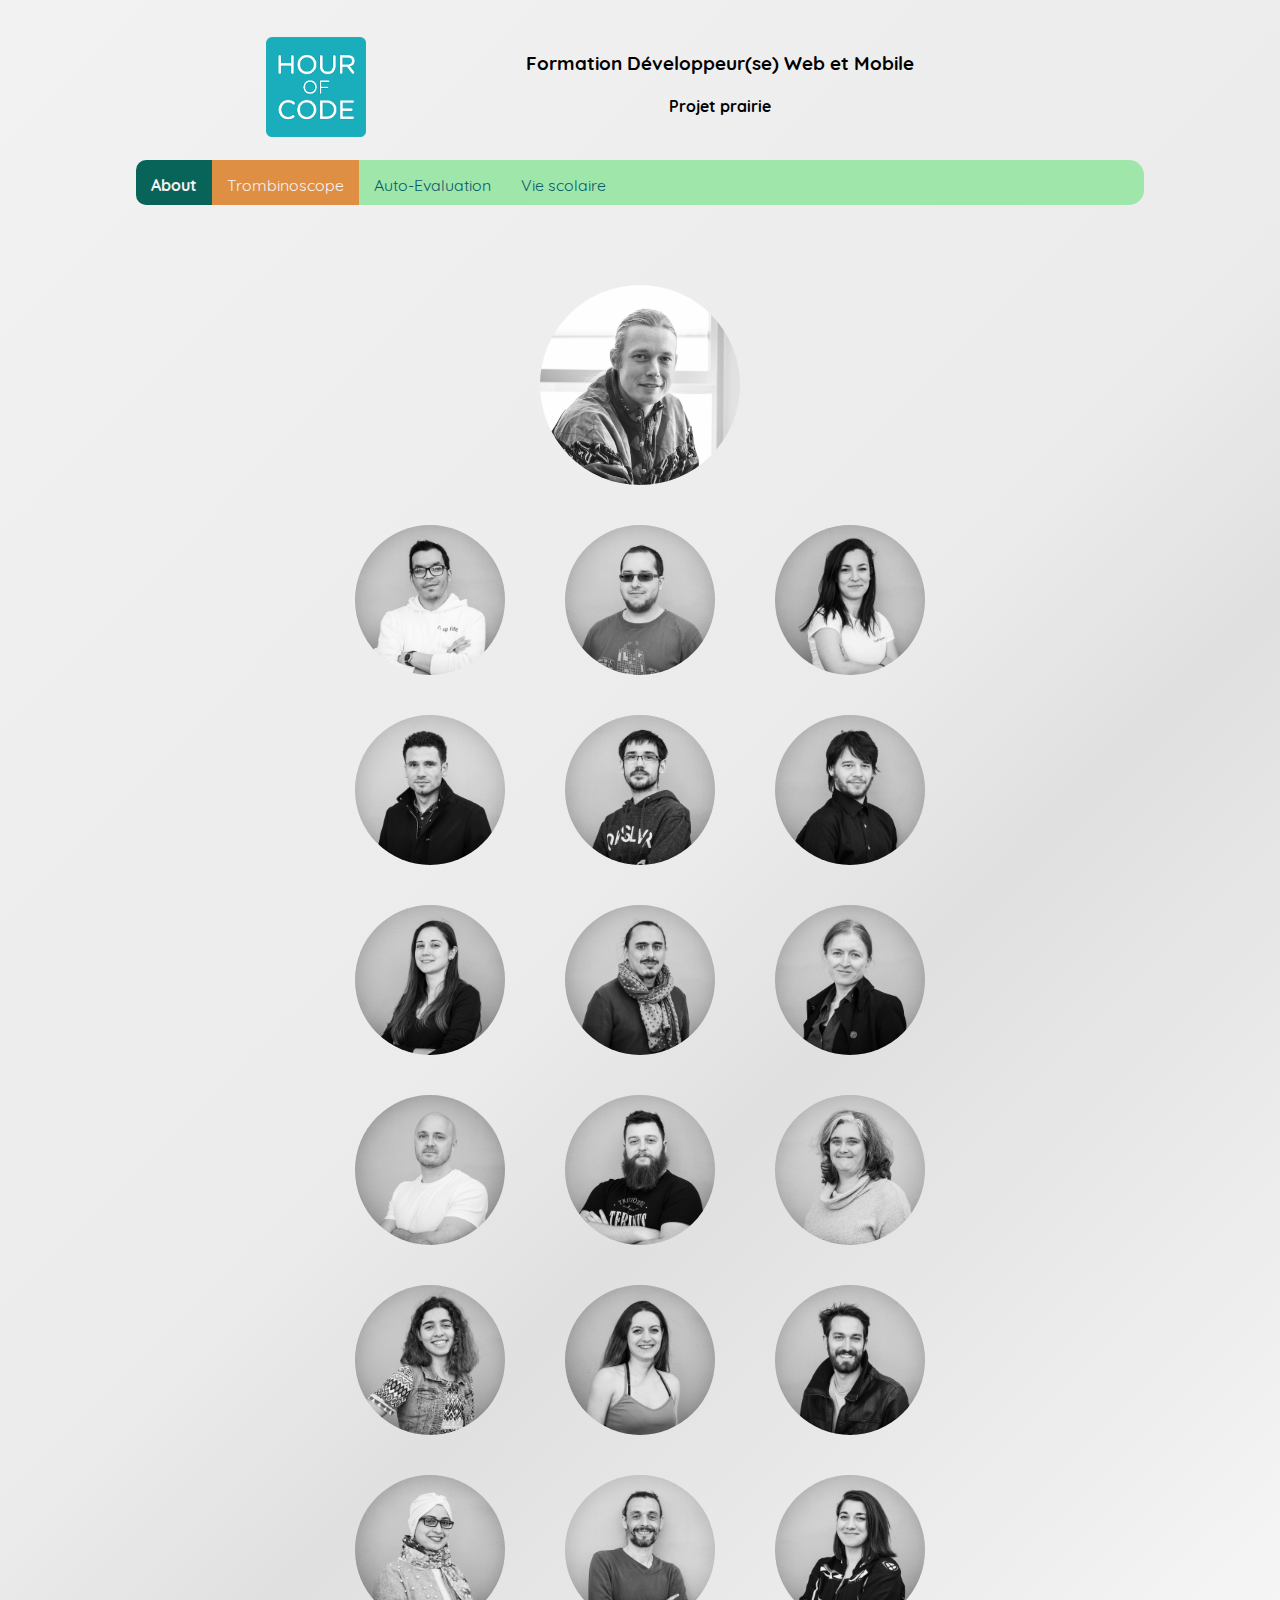
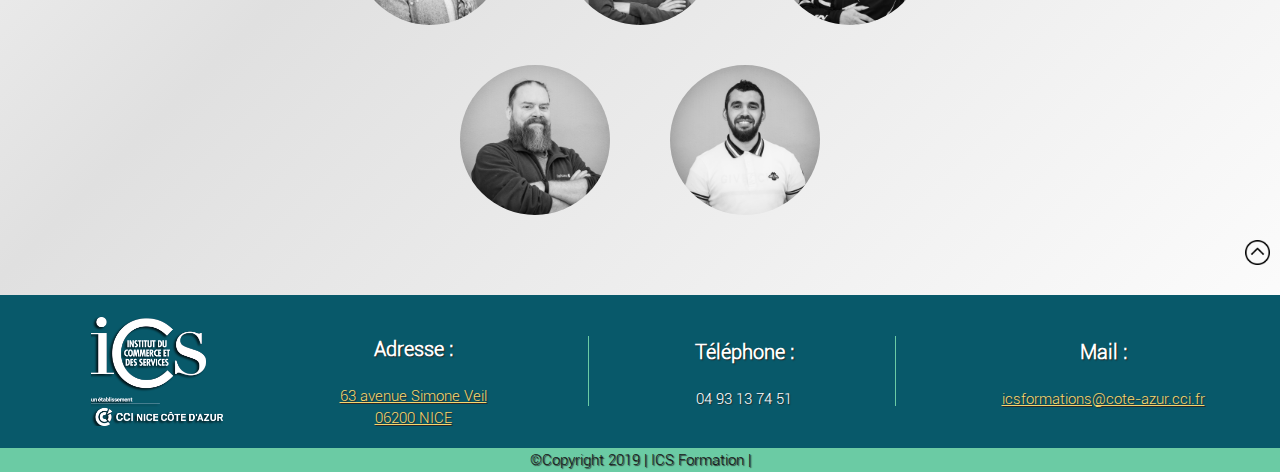
==== commit 2bcb567b: "Rémi name" ====
--- a/body.html
+++ b/body.html
@@ -1,4 +1,4 @@
-﻿<!doctype html>
+<!doctype html>
 <html>
 <head>
     <meta charset="utf-8">
@@ -35,337 +35,341 @@
 
     <!-- #region Trombinoscope -->
     <div class="main-content">
-            <div id="background-blur">
-                    <div class="avatar-container" id="remi">
-                                <img src="Resources/pic/square/remy-2.jpg" alt="Remi/Grey" class="round-portrait">
-                                <div class="overlay" onclick="openModal();currentSlide(21)">
-                                    <span class="img-text">Rémi LANNEYRE<br>A.k.a WOLF<br>A.k.a LE SOLEIL</span>
-                                </div>
-                            </div>            
-                        <div class="img-container">                
-                            <div class="avatar-container">
-                                <img src="Resources/pic/square/MAD_4293-2.jpg" alt="Abdélatif/Grey" class="round-portrait">
-                                <div class="overlay" onclick="openModal();currentSlide(1)">
-                                    <span class="img-text">Abdélatif EL MANDILI</span>
-                                </div>
-                            </div>
-                            <div class="avatar-container">
-                                <img src="Resources/pic/square/MAD_4324-2.jpg" alt="Alexis-Mathieu/Grey" class="round-portrait">
-                                <div class="overlay" onclick="openModal();currentSlide(2)">
-                                    <span class="img-text">Alexis-Mathieu HUBERT</span>
-                                </div>
-                            </div>
-                            <div class="avatar-container">
-                                <img src="Resources/pic/square/MAD_4332-2.jpg" alt="Anaëlle/Grey" class="round-portrait">
-                                <div class="overlay" onclick="openModal();currentSlide(3)">
-                                    <span class="img-text">Anaëlle ALENDA</span>
-                                </div>
-                            </div>
-                            <div class="avatar-container">
-                                <img src="Resources/pic/square/MAD_4296-2.jpg" alt="Anthony/Grey" class="round-portrait">
-                                <div class="overlay" onclick="openModal();currentSlide(4)">
-                                    <span class="img-text">Anthony <br>BIZIEN SALAUN</span>
-                                </div>
-                            </div>
-                        
-                            
-                            <div class="avatar-container">
-                                <img src="Resources/pic/square/MAD_4288-2.jpg" alt="Antoine/Grey" class="round-portrait">
-                                <div class="overlay" onclick="openModal();currentSlide(5)">
-                                    <span class="img-text">Antoine GUYADER</span>
-                                </div>
-                            </div>
-                            <div class="avatar-container">
-                                <img src="Resources/pic/square/MAD_4320-2.jpg" alt="Damien/Grey" class="round-portrait">
-                                <div class="overlay" onclick="openModal();currentSlide(6)">
-                                    <span class="img-text">Damien <br>CHAILLOLEAU- <br>GRANATO</span>
-                                </div>
-                            </div>
-                            <div class="avatar-container">
-                                <img src="Resources/pic/square/MAD_4345-2.jpg" alt="Dilyana/Grey" class="round-portrait">
-                                <div class="overlay" onclick="openModal();currentSlide(7)">
-                                    <span class="img-text">Dilyana STEFANOVA</span>
-                                </div>
-                            </div>
-                            <div class="avatar-container">
-                                <img src="Resources/pic/square/MAD_4310-2.jpg" alt="Dimitri/Grey" class="round-portrait">
-                                <div class="overlay" onclick="openModal();currentSlide(8)">
-                                    <span class="img-text">Dimitri GAILLOT</span>
-                                </div>
-                            </div>
-                        
-                            
-                            <div class="avatar-container">
-                                <img src="Resources/pic/square/MAD_4314-2.jpg" alt="Isabelle/Grey" class="round-portrait">
-                                <div class="overlay" onclick="openModal();currentSlide(9)">
-                                    <span class="img-text">Isabelle DE LATOUR</span>
-                                </div>
-                            </div>
-                            <div class="avatar-container">
-                                <img src="Resources/pic/square/MAD_4340-2.jpg" alt="James/Grey" class="round-portrait">
-                                <div class="overlay" onclick="openModal();currentSlide(10)">
-                                    <span class="img-text">James ROSS</span>
-                                </div>
-                            </div>
-                            <div class="avatar-container">
-                                <img src="Resources/pic/square/MAD_4284-2.jpg" alt="Jonathan/Grey" class="round-portrait">
-                                <div class="overlay" onclick="openModal();currentSlide(11)">
-                                    <span class="img-text">Jonathan BARI</span>
-                                </div>
-                            </div>
-                            <div class="avatar-container">
-                                <img src="Resources/pic/square/MAD_4300-2.jpg" alt="Magali/Grey" class="round-portrait">
-                                <div class="overlay" onclick="openModal();currentSlide(12)">
-                                    <span class="img-text">Magali MARTIN</span>
-                                </div>
-                            </div>
-                        
-                            
-                            <div class="avatar-container">
-                                <img src="Resources/pic/square/MAD_4291-2.jpg" alt="Mariana/Grey" class="round-portrait">
-                                <div class="overlay" onclick="openModal();currentSlide(13)">
-                                    <span class="img-text">Mariana MORON</span>
-                                </div>
-                            </div>
-                            <div class="avatar-container">
-                                <img src="Resources/pic/square/MAD_4338-2.jpg" alt="Marie-Amandine/Grey" class="round-portrait">
-                                <div class="overlay" onclick="openModal();currentSlide(14)">
-                                    <span class="img-text">Marie-Amandine <br>DELALONDRE</span>
-                                </div>
-                            </div>
-                            <div class="avatar-container">
-                                <img src="Resources/pic/square/MAD_4323-2.jpg" alt="Maxence/Grey" class="round-portrait">
-                                <div class="overlay" onclick="openModal();currentSlide(15)">
-                                    <span class="img-text">Maxence WILMES</span>
-                                </div>
-                            </div>
-                            <div class="avatar-container">
-                                <img src="Resources/pic/square/MAD_4303-2.jpg" alt="Radhwa/Grey" class="round-portrait">
-                                <div class="overlay" onclick="openModal();currentSlide(16)">
-                                    <span class="img-text">Radhwa MARZOUK</span>
-                                </div>
-                            </div>
-                        
-                            
-                            <div class="avatar-container">
-                                <img src="Resources/pic/square/MAD_4305-2.jpg" alt="Sébastien/Grey" class="round-portrait">
-                                <div class="overlay" onclick="openModal();currentSlide(17)">
-                                    <span class="img-text">Sébastien BOULANGER</span>
-                                </div>
-                            </div>
-                            <div class="avatar-container">
-                                <img src="Resources/pic/square/MAD_4298-2.jpg" alt="Sophie/Grey" class="round-portrait">
-                                <div class="overlay" onclick="openModal();currentSlide(18)">
-                                    <span class="img-text">Sophie RAVEU</span>
-                                </div>
-                            </div>
-                            <div class="avatar-container">
-                                <img src="Resources/pic/square/MAD_4309-2.jpg" alt="Tim/Grey" class="round-portrait">
-                                <div class="overlay" onclick="openModal();currentSlide(19)">
-                                    <span class="img-text">Tim K. ROBB</span>
-                                </div>
-                            </div>
-                            <div class="avatar-container">
-                                <img src="Resources/pic/square/MAD_4344-2.jpg" alt="Younes/Grey" class="round-portrait">
-                                <div class="overlay" onclick="openModal();currentSlide(20)">
-                                    <span class="img-text">Younes TEMAR</span>
-                                </div>
-                            </div>                
-                        </div>                
+        <div id="background-blur">
+            <div class="avatar-container" id="remi">
+                <img src="Resources/pic/square/remy-2.jpg" alt="Remi/Grey" class="round-portrait">
+                <div class="overlay" onclick="openModal();currentSlide(21)">
+                    <span class="img-text">Rémi LANNEY<br>A.k.a WOLF<br>A.k.a LE SOLEIL</span>
+                </div>
             </div>
-            <div id="myModal" class="modal">
+            <div class="img-container">
+                <div class="avatar-container">
+                    <img src="Resources/pic/square/MAD_4293-2.jpg" alt="Abdélatif/Grey" class="round-portrait">
+                    <div class="overlay" onclick="openModal();currentSlide(1)">
+                        <span class="img-text">Abdélatif EL MANDILI</span>
+                    </div>
+                </div>
+                <div class="avatar-container">
+                    <img src="Resources/pic/square/MAD_4324-2.jpg" alt="Alexis-Mathieu/Grey" class="round-portrait">
+                    <div class="overlay" onclick="openModal();currentSlide(2)">
+                        <span class="img-text">Alexis-Mathieu HUBERT</span>
+                    </div>
+                </div>
+                <div class="avatar-container">
+                    <img src="Resources/pic/square/MAD_4332-2.jpg" alt="Anaëlle/Grey" class="round-portrait">
+                    <div class="overlay" onclick="openModal();currentSlide(3)">
+                        <span class="img-text">Anaëlle ALENDA</span>
+                    </div>
+                </div>
+                <div class="avatar-container">
+                    <img src="Resources/pic/square/MAD_4296-2.jpg" alt="Anthony/Grey" class="round-portrait">
+                    <div class="overlay" onclick="openModal();currentSlide(4)">
+                        <span class="img-text">Anthony <br>BIZIEN SALAUN</span>
+                    </div>
+                </div>
+
+
+                <div class="avatar-container">
+                    <img src="Resources/pic/square/MAD_4288-2.jpg" alt="Antoine/Grey" class="round-portrait">
+                    <div class="overlay" onclick="openModal();currentSlide(5)">
+                        <span class="img-text">Antoine GUYADER</span>
+                    </div>
+                </div>
+                <div class="avatar-container">
+                    <img src="Resources/pic/square/MAD_4320-2.jpg" alt="Damien/Grey" class="round-portrait">
+                    <div class="overlay" onclick="openModal();currentSlide(6)">
+                        <span class="img-text">Damien <br>CHAILLOLEAU- <br>GRANATO</span>
+                    </div>
+                </div>
+                <div class="avatar-container">
+                    <img src="Resources/pic/square/MAD_4345-2.jpg" alt="Dilyana/Grey" class="round-portrait">
+                    <div class="overlay" onclick="openModal();currentSlide(7)">
+                        <span class="img-text">Dilyana STEFANOVA</span>
+                    </div>
+                </div>
+                <div class="avatar-container">
+                    <img src="Resources/pic/square/MAD_4310-2.jpg" alt="Dimitri/Grey" class="round-portrait">
+                    <div class="overlay" onclick="openModal();currentSlide(8)">
+                        <span class="img-text">Dimitri GAILLOT</span>
+                    </div>
+                </div>
+
+
+                <div class="avatar-container">
+                    <img src="Resources/pic/square/MAD_4314-2.jpg" alt="Isabelle/Grey" class="round-portrait">
+                    <div class="overlay" onclick="openModal();currentSlide(9)">
+                        <span class="img-text">Isabelle DE LATOUR</span>
+                    </div>
+                </div>
+                <div class="avatar-container">
+                    <img src="Resources/pic/square/MAD_4340-2.jpg" alt="James/Grey" class="round-portrait">
+                    <div class="overlay" onclick="openModal();currentSlide(10)">
+                        <span class="img-text">James ROSS</span>
+                    </div>
+                </div>
+                <div class="avatar-container">
+                    <img src="Resources/pic/square/MAD_4284-2.jpg" alt="Jonathan/Grey" class="round-portrait">
+                    <div class="overlay" onclick="openModal();currentSlide(11)">
+                        <span class="img-text">Jonathan BARI</span>
+                    </div>
+                </div>
+                <div class="avatar-container">
+                    <img src="Resources/pic/square/MAD_4300-2.jpg" alt="Magali/Grey" class="round-portrait">
+                    <div class="overlay" onclick="openModal();currentSlide(12)">
+                        <span class="img-text">Magali MARTIN</span>
+                    </div>
+                </div>
+
+
+                <div class="avatar-container">
+                    <img src="Resources/pic/square/MAD_4291-2.jpg" alt="Mariana/Grey" class="round-portrait">
+                    <div class="overlay" onclick="openModal();currentSlide(13)">
+                        <span class="img-text">Mariana MORON</span>
+                    </div>
+                </div>
+                <div class="avatar-container">
+                    <img src="Resources/pic/square/MAD_4338-2.jpg" alt="Marie-Amandine/Grey" class="round-portrait">
+                    <div class="overlay" onclick="openModal();currentSlide(14)">
+                        <span class="img-text">Marie-Amandine <br>DELALONDRE</span>
+                    </div>
+                </div>
+                <div class="avatar-container">
+                    <img src="Resources/pic/square/MAD_4323-2.jpg" alt="Maxence/Grey" class="round-portrait">
+                    <div class="overlay" onclick="openModal();currentSlide(15)">
+                        <span class="img-text">Maxence WILMES</span>
+                    </div>
+                </div>
+                <div class="avatar-container">
+                    <img src="Resources/pic/square/MAD_4303-2.jpg" alt="Radhwa/Grey" class="round-portrait">
+                    <div class="overlay" onclick="openModal();currentSlide(16)">
+                        <span class="img-text">Radhwa MARZOUK</span>
+                    </div>
+                </div>
+
+
+                <div class="avatar-container">
+                    <img src="Resources/pic/square/MAD_4305-2.jpg" alt="Sébastien/Grey" class="round-portrait">
+                    <div class="overlay" onclick="openModal();currentSlide(17)">
+                        <span class="img-text">Sébastien BOULANGER</span>
+                    </div>
+                </div>
+                <div class="avatar-container">
+                    <img src="Resources/pic/square/MAD_4298-2.jpg" alt="Sophie/Grey" class="round-portrait">
+                    <div class="overlay" onclick="openModal();currentSlide(18)">
+                        <span class="img-text">Sophie RAVEU</span>
+                    </div>
+                </div>
+                <div class="avatar-container">
+                    <img src="Resources/pic/square/MAD_4309-2.jpg" alt="Tim/Grey" class="round-portrait">
+                    <div class="overlay" onclick="openModal();currentSlide(19)">
+                        <span class="img-text">Tim K. ROBB</span>
+                    </div>
+                </div>
+                <div class="avatar-container">
+                    <img src="Resources/pic/square/MAD_4344-2.jpg" alt="Younes/Grey" class="round-portrait">
+                    <div class="overlay" onclick="openModal();currentSlide(20)">
+                        <span class="img-text">Younes TEMAR</span>
+                    </div>
+                </div>
+            </div>
+        </div>
+        <div id="myModal" class="modal">
             <span class="close cursor" onclick="closeModal()">&times;</span>
             <div class="modal-content-top">
-                    
-                    <div class="mySlides">
-                        <div class="numbertext">1 / 21</div>
-                        <img src="Resources/pic/square/MAD_4293.jpg" alt="Abdélatif">
-                        <div class="information">
-                            <h1>Abdélatif EL MANDILI</h1>
-                            <h4 class="quote">"C'est la mer noir."</h4>
-                        </div>
-                    </div>
-                    
-                    <div class="mySlides">
-                        <div class="numbertext">2 / 21</div>
-                        <img src="Resources/pic/square/MAD_4324.jpg" alt="Alexis-Mathieu">
-                        <div class="information">
-                            <h1>Alexis-Mathieu HUBERT</h1>
-                            <h4 class="quote">"We are what we repeatedly do. Excellence, then, is not an act, but a habit"</h4>
-                        </div>
-                    </div>
-                    
-                    <div class="mySlides">
-                        <div class="numbertext">3 / 21</div>
-                        <img src="Resources/pic/square/MAD_4332.jpg" alt="Anaëlle">
-                        <div class="information">
-                            <h1>Anaëlle ALENDA</h1>
-                            <h4 class="quote">"La vie c'est comme une boîte de chocolats, on ne sait jamais sur quoi on va tomber."</h4>
-                        </div>
-                    </div>
-                    
-                    <div class="mySlides">
-                        <div class="numbertext">4 / 21</div>
-                        <img src="Resources/pic/square/MAD_4296.jpg" alt="Anthony">
-                        <div class="information">
-                            <h1>Anthony BIZIEN SALAUN</h1>
-                            <h4 class="quote"> "Never have more children than you have car windows."</h4>
-                        </div>
-                    </div>
-                    
-                    <div class="mySlides">
-                        <div class="numbertext">5 / 21</div>
-                        <img src="Resources/pic/square/MAD_4288.jpg" alt="Antoine">
-                        <div class="information">
-                            <h1>Antoine GUYADER</h1>
-                            <h4 class="quote">"Le gras c'est la vie !"</h4>
-                        </div>
-                    </div>
-                    
-                    <div class="mySlides">
-                        <div class="numbertext">6 / 21</div>
-                        <img src="Resources/pic/square/MAD_4320.jpg" alt="Damien">
-                        <div class="information">
-                            <h1>Damien CHAILLOLEAU-GRANATO</h1>
-                            <h4 class="quote">"À vaincre sans péril, on triomphe sans gloire"</h4>
-                        </div>
-                    </div>
-                    
-                    <div class="mySlides">
-                        <div class="numbertext">7 / 21</div>
-                        <img src="Resources/pic/square/MAD_4345.jpg" alt="Dilyana">
-                        <div class="information">
-                            <h1>Dilyana STEFANOVA</h1>
-                            <h4 class="quote">"Carpe Diem."</h4>
-                        </div>
-                    </div>
-                    
-                    <div class="mySlides">
-                        <div class="numbertext">8 / 21</div>
-                        <img src="Resources/pic/square/MAD_4310.jpg" alt="Dimimtri">
-                        <div class="information">
-                            <h1>Dimitri GAILLOT</h1>
-                            <h4 class="quote">"Après réflexion, je n'aurais pas dû installer ubuntu sur la trottinette"</h4>
-                        </div>
-                    </div>
-                    <div class="mySlides">
-                        <div class="numbertext">9 / 21</div>
-                        <img src="Resources/pic/square/MAD_4314.jpg" alt="Isabelle">
-                        <div class="information">
-                            <h1>Isabelle DE LATOUR</h1>
-                            <h4 class="quote">"Keep it simple."</h4>
-                        </div>
-                    </div>
-                    
-                    <div class="mySlides">
-                        <div class="numbertext">10 / 21</div>
-                        <img src="Resources/pic/square/MAD_4340.jpg" alt="James">
-                        <div class="information">
-                            <h1>James ROSS</h1>
-                            <h4 class="quote">"I only popped out for a pint!"</h4>
-                        </div>
-                    </div>
-                    
-                    <div class="mySlides">
-                        <div class="numbertext">11 / 21</div>
-                        <img src="Resources/pic/square/MAD_4284.jpg" alt="Jonathan">
-                        <div class="information">
-                            <h1>Jonathan BARI</h1>
-                            <h4 class="quote">"C'est la moutarde de trop qui fait déborder le nez"</h4>
-                        </div>
-                    </div>
-                    
-                    <div class="mySlides">
-                        <div class="numbertext">12 / 21</div>
-                        <img src="Resources/pic/square/MAD_4300.jpg" alt="Magali">
-                        <div class="information">
-                            <h1>Magali MARTIN</h1>
-                            <h4 class="quote">"En route pour l'aventure."</h4>
-                        </div>
-                    </div>
-                    <div class="mySlides">
-                        <div class="numbertext">13 / 21</div>
-                        <img src="Resources/pic/square/MAD_4291.jpg" alt="Mariana">
-                        <div class="information">
-                            <h1>Mariana MORON</h1>
-                            <h4 class="quote">"- What do we say to bugs?<br>- Not today."</h4>
-                        </div>
-                    </div>
-                    
-                    <div class="mySlides">
-                        <div class="numbertext">14 / 21</div>
-                        <img src="Resources/pic/square/MAD_4338.jpg" alt="Marie-Amandine">
-                        <div class="information">
-                            <h1>Marie-Amandine DELALONDRE</h1>
-                            <h4 class="quote">"Mieux vaut avoir la folie des grandeurs que le goût de la médiocrité"</h4>
-                        </div>
-                    </div>
-                    
-                    <div class="mySlides">
-                        <div class="numbertext">15 / 21</div>
-                        <img src="Resources/pic/square/MAD_4323.jpg" alt="Maxence">
-                        <div class="information">
-                            <h1>Maxence WILMES</h1>
-                            <h4 class="quote">"All your base are belong to us!"</h4>
-                        </div>
-                    </div>
-                    
-                    <div class="mySlides">
-                        <div class="numbertext">16 / 21</div>
-                        <img src="Resources/pic/square/MAD_4303.jpg" alt="Radhwa">
-                        <div class="information">
-                            <h1>Radhwa MARZOUK</h1>
-                            <h4 class="quote">"Les performances individuelles, ce n'est pas le plus important. On gagne et on perd en équipe."</h4>
-                        </div>
-                    </div>
-                    <div class="mySlides">
-                        <div class="numbertext">17 / 21</div>
-                        <img src="Resources/pic/square/MAD_4305.jpg" alt="Sébastien">
-                        <div class="information">
-                            <h1>Sébastien BOULANGER</h1>
-                            <h4 class="quote">"La SNCF c'est de la merde !"</h4>
-                        </div>
-                    </div>
-                    
-                    <div class="mySlides">
-                        <div class="numbertext">18 / 21</div>
-                        <img src="Resources/pic/square/MAD_4298.jpg" alt="Sophie">
-                        <div class="information">
-                            <h1>Sophie RAVEU</h1>
-                            <h4 class="quote">"Vers l'infini et l'au dela"</h4>
-                        </div>
-                    </div>
-                    
-                    <div class="mySlides">
-                        <div class="numbertext">19 / 21</div>
-                        <img src="Resources/pic/square/MAD_4309.jpg" alt="Tim">
-                        <div class="information">
-                            <h1>Tim K. ROBB</h1>
-                            <h4 class="quote">"Beam me up Scotty, there's no intelligent life down here."</h4>
-                        </div>
-                    </div>
-                    
-                    <div class="mySlides">
-                        <div class="numbertext">20 / 21</div>
-                        <img src="Resources/pic/square/MAD_4344.jpg" alt="Younes">
-                        <div class="information">
-                            <h1>Younes TEMAR</h1>
-                            <h4 class="quote">"Lorsque l'on se cogne la tête contre un pot et que cela sonne creux, ça n'est pas forcément le pot qui est vide."</h4>
-                        </div>
-                    </div>
-
-                    <div class="mySlides">
-                        <div class="numbertext">21 / 21</div>
-                        <img src="Resources/pic/square/remy-1.jpg" alt="Rémi">
-                        <div class="information">
-                            <h1>Rémi LANNEYRE</h1>
-                            <h4 class="quote">"Enseigner c'est apprendre et apprendre c'est la vie, comme le gras !"</h4>
-                        </div>
-                    </div>
-    
-                    <a class="prev" onclick="plusSlides(-1)">&#10094;</a>
-                    <a class="next" onclick="plusSlides(1)">&#10095;</a>
-            </div>        
+
+                <div class="mySlides">
+                    <div class="numbertext">1 / 21</div>
+                    <img src="Resources/pic/square/MAD_4293.jpg" alt="Abdélatif">
+                    <div class="information">
+                        <h1>Abdélatif EL MANDILI</h1>
+                        <h4 class="quote">"C'est la mer noir."</h4>
+                    </div>
+                </div>
+
+                <div class="mySlides">
+                    <div class="numbertext">2 / 21</div>
+                    <img src="Resources/pic/square/MAD_4324.jpg" alt="Alexis-Mathieu">
+                    <div class="information">
+                        <h1>Alexis-Mathieu HUBERT</h1>
+                        <h4 class="quote">"We are what we repeatedly do. Excellence, then, is not an act, but a habit"
+                        </h4>
+                    </div>
+                </div>
+
+                <div class="mySlides">
+                    <div class="numbertext">3 / 21</div>
+                    <img src="Resources/pic/square/MAD_4332.jpg" alt="Anaëlle">
+                    <div class="information">
+                        <h1>Anaëlle ALENDA</h1>
+                        <h4 class="quote">"La vie c'est comme une boîte de chocolats, on ne sait jamais sur quoi on va
+                            tomber."</h4>
+                    </div>
+                </div>
+
+                <div class="mySlides">
+                    <div class="numbertext">4 / 21</div>
+                    <img src="Resources/pic/square/MAD_4296.jpg" alt="Anthony">
+                    <div class="information">
+                        <h1>Anthony BIZIEN SALAUN</h1>
+                        <h4 class="quote"> "Never have more children than you have car windows."</h4>
+                    </div>
+                </div>
+
+                <div class="mySlides">
+                    <div class="numbertext">5 / 21</div>
+                    <img src="Resources/pic/square/MAD_4288.jpg" alt="Antoine">
+                    <div class="information">
+                        <h1>Antoine GUYADER</h1>
+                        <h4 class="quote">"Le gras c'est la vie !"</h4>
+                    </div>
+                </div>
+
+                <div class="mySlides">
+                    <div class="numbertext">6 / 21</div>
+                    <img src="Resources/pic/square/MAD_4320.jpg" alt="Damien">
+                    <div class="information">
+                        <h1>Damien CHAILLOLEAU-GRANATO</h1>
+                        <h4 class="quote">"À vaincre sans péril, on triomphe sans gloire"</h4>
+                    </div>
+                </div>
+
+                <div class="mySlides">
+                    <div class="numbertext">7 / 21</div>
+                    <img src="Resources/pic/square/MAD_4345.jpg" alt="Dilyana">
+                    <div class="information">
+                        <h1>Dilyana STEFANOVA</h1>
+                        <h4 class="quote">"Carpe Diem."</h4>
+                    </div>
+                </div>
+
+                <div class="mySlides">
+                    <div class="numbertext">8 / 21</div>
+                    <img src="Resources/pic/square/MAD_4310.jpg" alt="Dimimtri">
+                    <div class="information">
+                        <h1>Dimitri GAILLOT</h1>
+                        <h4 class="quote">"Après réflexion, je n'aurais pas dû installer ubuntu sur la trottinette"</h4>
+                    </div>
+                </div>
+                <div class="mySlides">
+                    <div class="numbertext">9 / 21</div>
+                    <img src="Resources/pic/square/MAD_4314.jpg" alt="Isabelle">
+                    <div class="information">
+                        <h1>Isabelle DE LATOUR</h1>
+                        <h4 class="quote">"Keep it simple."</h4>
+                    </div>
+                </div>
+
+                <div class="mySlides">
+                    <div class="numbertext">10 / 21</div>
+                    <img src="Resources/pic/square/MAD_4340.jpg" alt="James">
+                    <div class="information">
+                        <h1>James ROSS</h1>
+                        <h4 class="quote">"I only popped out for a pint!"</h4>
+                    </div>
+                </div>
+
+                <div class="mySlides">
+                    <div class="numbertext">11 / 21</div>
+                    <img src="Resources/pic/square/MAD_4284.jpg" alt="Jonathan">
+                    <div class="information">
+                        <h1>Jonathan BARI</h1>
+                        <h4 class="quote">"C'est la moutarde de trop qui fait déborder le nez"</h4>
+                    </div>
+                </div>
+
+                <div class="mySlides">
+                    <div class="numbertext">12 / 21</div>
+                    <img src="Resources/pic/square/MAD_4300.jpg" alt="Magali">
+                    <div class="information">
+                        <h1>Magali MARTIN</h1>
+                        <h4 class="quote">"En route pour l'aventure."</h4>
+                    </div>
+                </div>
+                <div class="mySlides">
+                    <div class="numbertext">13 / 21</div>
+                    <img src="Resources/pic/square/MAD_4291.jpg" alt="Mariana">
+                    <div class="information">
+                        <h1>Mariana MORON</h1>
+                        <h4 class="quote">"- What do we say to bugs?<br>- Not today."</h4>
+                    </div>
+                </div>
+
+                <div class="mySlides">
+                    <div class="numbertext">14 / 21</div>
+                    <img src="Resources/pic/square/MAD_4338.jpg" alt="Marie-Amandine">
+                    <div class="information">
+                        <h1>Marie-Amandine DELALONDRE</h1>
+                        <h4 class="quote">"Mieux vaut avoir la folie des grandeurs que le goût de la médiocrité"</h4>
+                    </div>
+                </div>
+
+                <div class="mySlides">
+                    <div class="numbertext">15 / 21</div>
+                    <img src="Resources/pic/square/MAD_4323.jpg" alt="Maxence">
+                    <div class="information">
+                        <h1>Maxence WILMES</h1>
+                        <h4 class="quote">"All your base are belong to us!"</h4>
+                    </div>
+                </div>
+
+                <div class="mySlides">
+                    <div class="numbertext">16 / 21</div>
+                    <img src="Resources/pic/square/MAD_4303.jpg" alt="Radhwa">
+                    <div class="information">
+                        <h1>Radhwa MARZOUK</h1>
+                        <h4 class="quote">"Les performances individuelles, ce n'est pas le plus important. On gagne et
+                            on perd en équipe."</h4>
+                    </div>
+                </div>
+                <div class="mySlides">
+                    <div class="numbertext">17 / 21</div>
+                    <img src="Resources/pic/square/MAD_4305.jpg" alt="Sébastien">
+                    <div class="information">
+                        <h1>Sébastien BOULANGER</h1>
+                        <h4 class="quote">"La SNCF c'est de la merde !"</h4>
+                    </div>
+                </div>
+
+                <div class="mySlides">
+                    <div class="numbertext">18 / 21</div>
+                    <img src="Resources/pic/square/MAD_4298.jpg" alt="Sophie">
+                    <div class="information">
+                        <h1>Sophie RAVEU</h1>
+                        <h4 class="quote">"Vers l'infini et l'au dela"</h4>
+                    </div>
+                </div>
+
+                <div class="mySlides">
+                    <div class="numbertext">19 / 21</div>
+                    <img src="Resources/pic/square/MAD_4309.jpg" alt="Tim">
+                    <div class="information">
+                        <h1>Tim K. ROBB</h1>
+                        <h4 class="quote">"Beam me up Scotty, there's no intelligent life down here."</h4>
+                    </div>
+                </div>
+
+                <div class="mySlides">
+                    <div class="numbertext">20 / 21</div>
+                    <img src="Resources/pic/square/MAD_4344.jpg" alt="Younes">
+                    <div class="information">
+                        <h1>Younes TEMAR</h1>
+                        <h4 class="quote">"Lorsque l'on se cogne la tête contre un pot et que cela sonne creux, ça n'est
+                            pas forcément le pot qui est vide."</h4>
+                    </div>
+                </div>
+
+                <div class="mySlides">
+                    <div class="numbertext">21 / 21</div>
+                    <img src="Resources/pic/square/remy-1.jpg" alt="Rémi">
+                    <div class="information">
+                        <h1>Rémi LANNEY</h1>
+                        <h4 class="quote">"Enseigner c'est apprendre et apprendre c'est la vie, comme le gras !"</h4>
+                    </div>
+                </div>
+
+                <a class="prev" onclick="plusSlides(-1)">&#10094;</a>
+                <a class="next" onclick="plusSlides(1)">&#10095;</a>
+            </div>
         </div>
     </div>
     <!-- #endregion Trombinoscope -->
@@ -440,26 +444,20 @@
         function showSlides(n) {
             var i;
             var slides = document.getElementsByClassName("mySlides");
-            var dots = document.getElementsByClassName("demo");
             var captionText = document.getElementById("caption");
             if (n > slides.length) { slideIndex = 1 }
             if (n < 1) { slideIndex = slides.length }
             for (i = 0; i < slides.length; i++) {
                 slides[i].style.display = "none";
             }
-            for (i = 0; i < dots.length; i++) {
-                dots[i].className = dots[i].className.replace(" active", "");
-            }
             slides[slideIndex - 1].style.display = "block";
-            // dots[slideIndex-1].className += " active";
-            // captionText.innerHTML = dots[slideIndex-1].alt;
         }
 
         document.onkeydown = checkKey;
 
         function checkKey(e) {
             e = e || window.event;
-            if(isModal){                
+            if (isModal) {
                 if (e.keyCode == '37') {
                     // left arrow
                     plusSlides(-1);
@@ -467,13 +465,11 @@
                 else if (e.keyCode == '39') {
                     // right arrow
                     plusSlides(1);
-                } 
+                }
             }
         }
 
-
-        var easter_egg = new Konami(function() { 
-            //alert('Konami code!'); //remplacez par votre code
+        var easter_egg = new Konami(function () {
             doBarrelRoll();
         });
     </script>
--- a/Resources/styles/styleMain.css
+++ b/Resources/styles/styleMain.css
@@ -0,0 +1,434 @@
+html{  
+  scroll-behavior: smooth;
+}
+
+body{
+  font-family: Roboto Bk;
+  margin: 0;
+  background: linear-gradient(135deg, rgba(242,242,242,1) 0%, rgba(235,235,235,1) 46%, rgba(224,224,224,1) 56%, rgba(255,255,255,1) 100%);;
+}
+
+/* #region Header */
+
+section{
+    display: flex;
+    justify-content: center;
+    padding:10px;
+    font-family: 'Quicksand';
+    margin-bottom: 50px;
+}
+header {
+    width:80%;
+    text-align: center;
+    border-radius:15px;
+}
+
+.banner {
+    display: flex;
+    justify-content: space-around;
+    align-items: center;
+    height: 150px;
+} 
+
+.logo{
+    width:100px;
+    height: 100px;
+}
+
+#titre {
+    position:relative;
+    right:100px;
+}
+#titreOnglet {
+    align-items:center;
+}
+
+@keyframes mymove {
+    from {
+        margin-top: 100px;
+        opacity: 0 ;
+    }
+    to {
+        margin-top: 20px;
+        opacity: 1;
+    }
+}
+.navbar{
+    border-radius:15px;
+    background-color: #9EE6AA;
+    height:45px;
+    animation-name: mymove;
+    animation-duration: 3s;
+    animation-iteration-count: 0.5;
+    animation-fill-mode: forwards;
+}
+
+.navbar ul {
+    list-style-type: none;
+    margin:0;
+    padding:0;
+}
+
+.navbar li {
+   float:left;
+}
+  
+.navbar .about {
+    background-color:rgb(8, 100, 89);
+    color: rgb(248, 242, 242);
+    font-weight:bold;
+    border-radius:10px 0px 0px 10px;
+  }
+
+.navbar li a {
+    display: inline-block;
+    height:15px;
+    text-shadow:0 1px 0 rgba(0,0,0,0);
+    color: #08596A;
+    text-decoration: none;
+    padding:15px 15px;
+}
+
+li a:hover:not(.about) {
+    background-color: #6BCBA4;
+    color:whitesmoke;
+    height:15px;
+  }
+
+.navbar li a:focus{
+    background-color:rgb(247, 215, 110);
+    color: whitesmoke;
+}
+
+.active{
+    background-color:rgb(223, 143, 68);
+    color: whitesmoke !important;
+}
+
+/* #endregion Header*/
+
+/* #region Body */
+
+/* #region Avatar card*/
+
+@keyframes img-zoom{
+    from {transform: scale(0);}
+    to{transform: scale(1);}
+  }
+  
+  #remi
+  {
+    display: inline-flex;
+    width: 200px;
+    height: 200px;
+    animation-name: img-zoom;
+    animation-duration: 1s;
+    animation-iteration-count: 1;
+  }
+
+  .img-container{
+    display: inline-flex;
+    justify-content: center;
+    flex-wrap: wrap;
+    animation-name: img-zoom;
+    animation-duration: 1s;
+    animation-iteration-count: 1;
+  }
+
+  .avatar-container{
+    width:150px;
+    height:150px;
+    border-radius:50%;
+    overflow:hidden;
+    margin: 20px 30px;
+    transition: transform .2s;
+  }
+  .overlay {
+    position: absolute;
+    top:0;
+    height:100%;
+    margin: 0 auto;
+    width: 100%;
+    display: none;
+    background-color: rgba(250, 170, 170, 0.5)
+  }
+  .img-text{
+    font-family: Roboto Lt;
+    display: inline-flex;
+    align-items: center;
+    justify-content: center;
+    height: 120%;
+    width: 100%;
+    font-size: 0.5rem;
+    text-align: center;
+    padding-top: 25%;
+  }
+  
+  .avatar-container:hover,
+  .avatar-container:hover .overlay{
+    transform: scale(1.5) rotateY(360deg);
+    display: flex;
+    align-items: center;
+    justify-content: center;
+  }
+  
+  /* #endregion Avatar card */
+  
+  /*-------------------HEADER--------------------------*/
+  #background-blur{
+    display: flex;
+    flex-wrap: wrap;
+    justify-content: center;
+  }
+  
+  .main-content
+  {
+      width: 65%;
+      margin: auto;	
+  }
+  
+  .round-portrait
+  {
+    width: inherit;
+    opacity: 1;
+  }
+    
+  .line
+  {  
+    display:inline-flex;
+    flex-wrap: wrap;
+    animation-name: img-zoom;
+    animation-duration: 1s;
+    animation-iteration-count: 1;  
+  }
+  /*--------------------BODY---------------------------*/
+  /*------------------FOOTER---------------------------*/
+  /* The Modal (background) */
+  
+  .modal {
+    display: none;
+    position: fixed;
+    z-index: 1;
+    padding-top: 50px;
+    left: 0;
+    top: 0;
+    width: 100%;
+    height: 100%;
+    overflow: auto;
+    background-color: rgba(46, 49, 49, 0.8);  
+  }
+  
+  /* Modal Content */
+  .modal-content {
+    position: relative;
+    background-color: #fefefe;
+    margin: auto;
+    padding: 0;
+    width: 90%;
+    height: 150px;  
+    max-width: 1200px;
+  }
+  
+  .modal-content-top {
+  position: relative;
+    background-color: #fefefe;
+    margin: auto;
+    padding: 0;
+    margin-bottom: 50px;
+    width: 350px;
+    height: 350px;  
+    max-width: 1200px;
+    border-radius: 100%;	
+  }
+  /* The Close Button */
+  .close {
+    color: black;
+    position: absolute;
+    top: 10px;
+    right: 25px;
+    font-size: 35px;
+    font-weight: bold;
+  }
+  
+  .close:hover,
+  .close:focus {
+    color: #999;
+    text-decoration: none;
+    cursor: pointer;
+  }
+  
+  .mySlides {
+    display: none;  
+  }
+  
+  .mySlides img
+  {
+      height: 350px;
+      width: 350px;
+  }
+  
+  .cursor {
+    cursor: pointer;
+  }
+  
+  /* Next & previous buttons */
+  .prev,
+  .next {
+    cursor: pointer;
+    position: absolute;
+    top: 55%;
+    width: auto;
+    padding: 16px;
+    margin-top: -50px;
+    color: white;
+    font-weight: bold;
+    font-size: 20px;
+    transition: 0.6s ease;
+    border-radius: 40%;
+    user-select: none;
+    -webkit-user-select: none;
+  }
+  
+  /* Position the "next button" to the right */
+  .next {
+    right: 0;  
+  }
+  
+  /* On hover, add a black background color with a little bit see-through */
+  .prev:hover,
+  .next:hover {
+    background-color: rgba(0, 0, 0, 0.8);
+  }
+  
+  /* Number text (1/3 etc) */
+  .numbertext {
+    color: #f2f2f2;
+    font-size: 12px;
+    padding: 8px 12px;
+    position: absolute;
+    top: 0;
+    left: 42%;
+  }
+  
+  img {
+    margin-bottom: -4px;
+  }
+  
+  .modal-content-top img
+  {
+      width: 100%;
+      border-radius: 100%;	
+  }
+  
+  .caption-container {
+    text-align: center;
+    background-color: black;
+    padding: 2px 16px;
+    color: white;
+  }
+  
+  img.hover-shadow {
+    transition: 0.3s;
+  }
+  
+  .hover-shadow:hover {
+    box-shadow: 0 4px 8px 0 rgba(0, 0, 0, 0.2), 0 6px 20px 0 rgba(0, 0, 0, 0.19);
+  }
+  
+  .information h1, .information h4
+  {
+      text-align: center;
+      color: whitesmoke;
+  }
+  
+  h4.quote
+  {
+      font-size: 2.2em;  
+      font-family: great_vibesregular;
+      margin-left: -150px;
+      margin-right: -150px;
+  }
+
+/*  #endregion Body */
+
+/* #region Footer  */
+
+.topPage{
+  justify-content: flex-end;
+  display: flex;
+  margin: 5px 0;
+}
+.topPageImg{
+  margin-right: 10px;
+  padding: 0;
+  width: 25px;
+}
+
+.container-footer{
+    font-family: Roboto Lt;
+    font-size: 15px;
+    margin-top: 30px;
+    position: relative;
+    background-color:#08596A;
+    display: flex;
+    justify-content: space-around;
+    align-items: center;
+}
+
+.address{
+    margin-bottom:-17px;
+}
+
+a img{
+    display: flex;
+    margin: auto;
+    width:50%;
+    padding:3px;    
+}
+
+.container-footer div{
+    color: white;
+    text-align:center;
+    font-size: 15px;
+    line-height: 1.5em;
+    padding: 20px 0;
+    margin-right: 50px;
+    text-shadow: 1px 1px 1px rgb(41, 41, 41);
+}
+
+.container-footer h5{
+    text-shadow: 1px 1px 1px rgb(41, 41, 41);
+    font-weight: bold;
+    font-size: 20px;
+    line-height: 3px; 
+}
+
+.container-footer a{
+    color:rgb(247, 215, 110);
+}
+
+.container-footer a:hover:not(img){
+    color: #6BCBA4;
+}
+
+.container-footer a:visited{
+    color:#6BCBA4;
+}
+
+.vertical-line{
+    width:5px;
+    border-left:1px solid #6BCBA4;
+    height:30px;
+}
+
+.copyright{
+    padding: 3px 0;
+    background-color:#6BCBA4;
+    font-family:Roboto Lt;
+    text-shadow: 1px 1px 1px rgb(41, 41, 41);
+    color:#141414;
+    text-align:center;  
+    font-size: 15px;
+}
+
+/* #endregion Footer */
